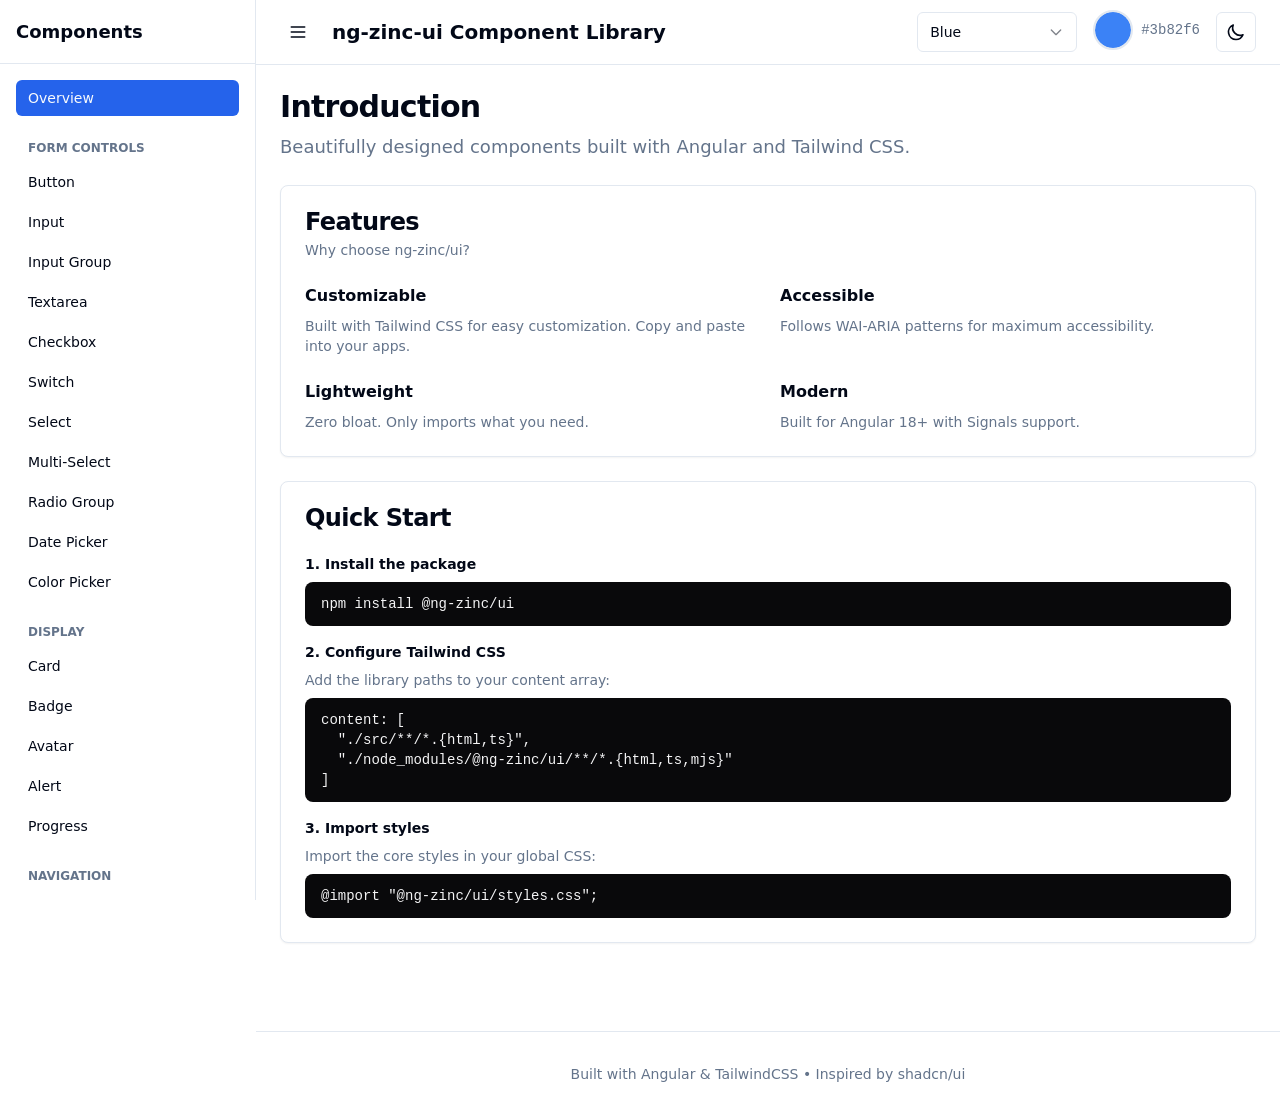
==== ng-zinc-ui/index.html @ 7faf2ad0 "Auto-generated commit" ====
<!doctype html>
<html lang="en" data-beasties-container>
<head>
  <meta charset="utf-8">
  <title>Demo</title>
  <base href="/ng-zinc-ui/">
  <meta name="viewport" content="width=device-width, initial-scale=1">
  <link rel="icon" type="image/x-icon" href="favicon.ico">
<style>*,:before,:after{--tw-border-spacing-x:0;--tw-border-spacing-y:0;--tw-translate-x:0;--tw-translate-y:0;--tw-rotate:0;--tw-skew-x:0;--tw-skew-y:0;--tw-scale-x:1;--tw-scale-y:1;--tw-pan-x: ;--tw-pan-y: ;--tw-pinch-zoom: ;--tw-scroll-snap-strictness:proximity;--tw-gradient-from-position: ;--tw-gradient-via-position: ;--tw-gradient-to-position: ;--tw-ordinal: ;--tw-slashed-zero: ;--tw-numeric-figure: ;--tw-numeric-spacing: ;--tw-numeric-fraction: ;--tw-ring-inset: ;--tw-ring-offset-width:0px;--tw-ring-offset-color:#fff;--tw-ring-color:rgb(59 130 246 / .5);--tw-ring-offset-shadow:0 0 #0000;--tw-ring-shadow:0 0 #0000;--tw-shadow:0 0 #0000;--tw-shadow-colored:0 0 #0000;--tw-blur: ;--tw-brightness: ;--tw-contrast: ;--tw-grayscale: ;--tw-hue-rotate: ;--tw-invert: ;--tw-saturate: ;--tw-sepia: ;--tw-drop-shadow: ;--tw-backdrop-blur: ;--tw-backdrop-brightness: ;--tw-backdrop-contrast: ;--tw-backdrop-grayscale: ;--tw-backdrop-hue-rotate: ;--tw-backdrop-invert: ;--tw-backdrop-opacity: ;--tw-backdrop-saturate: ;--tw-backdrop-sepia: ;--tw-contain-size: ;--tw-contain-layout: ;--tw-contain-paint: ;--tw-contain-style: }*,:before,:after{box-sizing:border-box;border-width:0;border-style:solid;border-color:#e5e7eb}:before,:after{--tw-content:""}html{line-height:1.5;-webkit-text-size-adjust:100%;-moz-tab-size:4;tab-size:4;font-family:ui-sans-serif,system-ui,sans-serif,"Apple Color Emoji","Segoe UI Emoji",Segoe UI Symbol,"Noto Color Emoji";font-feature-settings:normal;font-variation-settings:normal;-webkit-tap-highlight-color:transparent}body{margin:0;line-height:inherit}:root{--background:0 0% 100%;--foreground:222.2 84% 4.9%;--card:0 0% 100%;--card-foreground:222.2 84% 4.9%;--popover:0 0% 100%;--popover-foreground:222.2 84% 4.9%;--primary:221.2 83.2% 53.3%;--primary-foreground:210 40% 98%;--secondary:210 40% 96.1%;--secondary-foreground:222.2 47.4% 11.2%;--muted:210 40% 96.1%;--muted-foreground:215.4 16.3% 46.9%;--accent:210 40% 96.1%;--accent-foreground:222.2 47.4% 11.2%;--destructive:0 84.2% 60.2%;--destructive-foreground:210 40% 98%;--border:214.3 31.8% 91.4%;--input:214.3 31.8% 91.4%;--ring:221.2 83.2% 53.3%;--radius:.5rem}*{border-color:hsl(var(--border))}body{background-color:hsl(var(--background));color:hsl(var(--foreground))}</style><link rel="stylesheet" href="styles-EX3YPB64.css" media="print" onload="this.media='all'"><noscript><link rel="stylesheet" href="styles-EX3YPB64.css"></noscript></head>
<body>
  <app-root></app-root>
<script src="main-FLPMUGI6.js" type="module"></script></body>
</html>
---- ng-zinc-ui/styles-EX3YPB64.css ----
*,:before,:after{--tw-border-spacing-x: 0;--tw-border-spacing-y: 0;--tw-translate-x: 0;--tw-translate-y: 0;--tw-rotate: 0;--tw-skew-x: 0;--tw-skew-y: 0;--tw-scale-x: 1;--tw-scale-y: 1;--tw-pan-x: ;--tw-pan-y: ;--tw-pinch-zoom: ;--tw-scroll-snap-strictness: proximity;--tw-gradient-from-position: ;--tw-gradient-via-position: ;--tw-gradient-to-position: ;--tw-ordinal: ;--tw-slashed-zero: ;--tw-numeric-figure: ;--tw-numeric-spacing: ;--tw-numeric-fraction: ;--tw-ring-inset: ;--tw-ring-offset-width: 0px;--tw-ring-offset-color: #fff;--tw-ring-color: rgb(59 130 246 / .5);--tw-ring-offset-shadow: 0 0 #0000;--tw-ring-shadow: 0 0 #0000;--tw-shadow: 0 0 #0000;--tw-shadow-colored: 0 0 #0000;--tw-blur: ;--tw-brightness: ;--tw-contrast: ;--tw-grayscale: ;--tw-hue-rotate: ;--tw-invert: ;--tw-saturate: ;--tw-sepia: ;--tw-drop-shadow: ;--tw-backdrop-blur: ;--tw-backdrop-brightness: ;--tw-backdrop-contrast: ;--tw-backdrop-grayscale: ;--tw-backdrop-hue-rotate: ;--tw-backdrop-invert: ;--tw-backdrop-opacity: ;--tw-backdrop-saturate: ;--tw-backdrop-sepia: ;--tw-contain-size: ;--tw-contain-layout: ;--tw-contain-paint: ;--tw-contain-style: }::backdrop{--tw-border-spacing-x: 0;--tw-border-spacing-y: 0;--tw-translate-x: 0;--tw-translate-y: 0;--tw-rotate: 0;--tw-skew-x: 0;--tw-skew-y: 0;--tw-scale-x: 1;--tw-scale-y: 1;--tw-pan-x: ;--tw-pan-y: ;--tw-pinch-zoom: ;--tw-scroll-snap-strictness: proximity;--tw-gradient-from-position: ;--tw-gradient-via-position: ;--tw-gradient-to-position: ;--tw-ordinal: ;--tw-slashed-zero: ;--tw-numeric-figure: ;--tw-numeric-spacing: ;--tw-numeric-fraction: ;--tw-ring-inset: ;--tw-ring-offset-width: 0px;--tw-ring-offset-color: #fff;--tw-ring-color: rgb(59 130 246 / .5);--tw-ring-offset-shadow: 0 0 #0000;--tw-ring-shadow: 0 0 #0000;--tw-shadow: 0 0 #0000;--tw-shadow-colored: 0 0 #0000;--tw-blur: ;--tw-brightness: ;--tw-contrast: ;--tw-grayscale: ;--tw-hue-rotate: ;--tw-invert: ;--tw-saturate: ;--tw-sepia: ;--tw-drop-shadow: ;--tw-backdrop-blur: ;--tw-backdrop-brightness: ;--tw-backdrop-contrast: ;--tw-backdrop-grayscale: ;--tw-backdrop-hue-rotate: ;--tw-backdrop-invert: ;--tw-backdrop-opacity: ;--tw-backdrop-saturate: ;--tw-backdrop-sepia: ;--tw-contain-size: ;--tw-contain-layout: ;--tw-contain-paint: ;--tw-contain-style: }*,:before,:after{box-sizing:border-box;border-width:0;border-style:solid;border-color:#e5e7eb}:before,:after{--tw-content: ""}html,:host{line-height:1.5;-webkit-text-size-adjust:100%;-moz-tab-size:4;tab-size:4;font-family:ui-sans-serif,system-ui,sans-serif,"Apple Color Emoji","Segoe UI Emoji",Segoe UI Symbol,"Noto Color Emoji";font-feature-settings:normal;font-variation-settings:normal;-webkit-tap-highlight-color:transparent}body{margin:0;line-height:inherit}hr{height:0;color:inherit;border-top-width:1px}abbr:where([title]){text-decoration:underline dotted}h1,h2,h3,h4,h5,h6{font-size:inherit;font-weight:inherit}a{color:inherit;text-decoration:inherit}b,strong{font-weight:bolder}code,kbd,samp,pre{font-family:ui-monospace,SFMono-Regular,Menlo,Monaco,Consolas,Liberation Mono,Courier New,monospace;font-feature-settings:normal;font-variation-settings:normal;font-size:1em}small{font-size:80%}sub,sup{font-size:75%;line-height:0;position:relative;vertical-align:baseline}sub{bottom:-.25em}sup{top:-.5em}table{text-indent:0;border-color:inherit;border-collapse:collapse}button,input,optgroup,select,textarea{font-family:inherit;font-feature-settings:inherit;font-variation-settings:inherit;font-size:100%;font-weight:inherit;line-height:inherit;letter-spacing:inherit;color:inherit;margin:0;padding:0}button,select{text-transform:none}button,input:where([type=button]),input:where([type=reset]),input:where([type=submit]){-webkit-appearance:button;background-color:transparent;background-image:none}:-moz-focusring{outline:auto}:-moz-ui-invalid{box-shadow:none}progress{vertical-align:baseline}::-webkit-inner-spin-button,::-webkit-outer-spin-button{height:auto}[type=search]{-webkit-appearance:textfield;outline-offset:-2px}::-webkit-search-decoration{-webkit-appearance:none}::-webkit-file-upload-button{-webkit-appearance:button;font:inherit}summary{display:list-item}blockquote,dl,dd,h1,h2,h3,h4,h5,h6,hr,figure,p,pre{margin:0}fieldset{margin:0;padding:0}legend{padding:0}ol,ul,menu{list-style:none;margin:0;padding:0}dialog{padding:0}textarea{resize:vertical}input::placeholder,textarea::placeholder{opacity:1;color:#9ca3af}button,[role=button]{cursor:pointer}:disabled{cursor:default}img,svg,video,canvas,audio,iframe,embed,object{display:block;vertical-align:middle}img,video{max-width:100%;height:auto}[hidden]:where(:not([hidden=until-found])){display:none}:root{--background: 0 0% 100%;--foreground: 222.2 84% 4.9%;--card: 0 0% 100%;--card-foreground: 222.2 84% 4.9%;--popover: 0 0% 100%;--popover-foreground: 222.2 84% 4.9%;--primary: 221.2 83.2% 53.3%;--primary-foreground: 210 40% 98%;--secondary: 210 40% 96.1%;--secondary-foreground: 222.2 47.4% 11.2%;--muted: 210 40% 96.1%;--muted-foreground: 215.4 16.3% 46.9%;--accent: 210 40% 96.1%;--accent-foreground: 222.2 47.4% 11.2%;--destructive: 0 84.2% 60.2%;--destructive-foreground: 210 40% 98%;--border: 214.3 31.8% 91.4%;--input: 214.3 31.8% 91.4%;--ring: 221.2 83.2% 53.3%;--radius: .5rem}.dark{--background: 222.2 84% 4.9%;--foreground: 210 40% 98%;--card: 222.2 84% 4.9%;--card-foreground: 210 40% 98%;--popover: 222.2 84% 4.9%;--popover-foreground: 210 40% 98%;--primary: 217.2 91.2% 59.8%;--primary-foreground: 222.2 47.4% 11.2%;--secondary: 217.2 32.6% 17.5%;--secondary-foreground: 210 40% 98%;--muted: 217.2 32.6% 17.5%;--muted-foreground: 215 20.2% 65.1%;--accent: 217.2 32.6% 17.5%;--accent-foreground: 210 40% 98%;--destructive: 0 62.8% 30.6%;--destructive-foreground: 210 40% 98%;--border: 217.2 32.6% 17.5%;--input: 217.2 32.6% 17.5%;--ring: 224.3 76.3% 48%}*{border-color:hsl(var(--border))}body{background-color:hsl(var(--background));color:hsl(var(--foreground))}.container{width:100%}@media (min-width: 640px){.container{max-width:640px}}@media (min-width: 768px){.container{max-width:768px}}@media (min-width: 1024px){.container{max-width:1024px}}@media (min-width: 1280px){.container{max-width:1280px}}@media (min-width: 1536px){.container{max-width:1536px}}.pointer-events-none{pointer-events:none}.fixed{position:fixed}.absolute{position:absolute}.relative{position:relative}.sticky{position:sticky}.inset-0{inset:0}.bottom-0{bottom:0}.bottom-\[-4px\]{bottom:-4px}.bottom-full{bottom:100%}.left-0{left:0}.left-1\/2{left:50%}.left-3{left:.75rem}.left-\[-4px\]{left:-4px}.left-full{left:100%}.right-0{right:0}.right-3{right:.75rem}.right-4{right:1rem}.right-\[-4px\]{right:-4px}.right-full{right:100%}.top-0{top:0}.top-1\/2{top:50%}.top-4{top:1rem}.top-\[-4px\]{top:-4px}.top-full{top:100%}.z-10{z-index:10}.z-30{z-index:30}.z-40{z-index:40}.z-50{z-index:50}.-mx-1\.5{margin-left:-.375rem;margin-right:-.375rem}.-my-1\.5{margin-top:-.375rem;margin-bottom:-.375rem}.mx-auto{margin-left:auto;margin-right:auto}.my-1{margin-top:.25rem;margin-bottom:.25rem}.-ml-px{margin-left:-1px}.mb-1{margin-bottom:.25rem}.mb-2{margin-bottom:.5rem}.mb-4{margin-bottom:1rem}.ml-0{margin-left:0}.ml-1{margin-left:.25rem}.ml-2{margin-left:.5rem}.ml-64{margin-left:16rem}.ml-auto{margin-left:auto}.mr-2{margin-right:.5rem}.mt-1{margin-top:.25rem}.mt-16{margin-top:4rem}.mt-2{margin-top:.5rem}.mt-4{margin-top:1rem}.block{display:block}.inline-block{display:inline-block}.flex{display:flex}.inline-flex{display:inline-flex}.table{display:table}.grid{display:grid}.contents{display:contents}.h-1{height:.25rem}.h-10{height:2.5rem}.h-11{height:2.75rem}.h-12{height:3rem}.h-16{height:4rem}.h-2{height:.5rem}.h-2\.5{height:.625rem}.h-3{height:.75rem}.h-4{height:1rem}.h-5{height:1.25rem}.h-6{height:1.5rem}.h-7{height:1.75rem}.h-8{height:2rem}.h-9{height:2.25rem}.h-auto{height:auto}.h-full{height:100%}.h-px{height:1px}.h-screen{height:100vh}.max-h-96{max-height:24rem}.max-h-\[300px\]{max-height:300px}.max-h-full{max-height:100%}.min-h-10{min-height:2.5rem}.min-h-\[80px\]{min-height:80px}.min-h-screen{min-height:100vh}.w-0{width:0px}.w-10{width:2.5rem}.w-11{width:2.75rem}.w-12{width:3rem}.w-14{width:3.5rem}.w-16{width:4rem}.w-2{width:.5rem}.w-2\.5{width:.625rem}.w-3{width:.75rem}.w-4{width:1rem}.w-40{width:10rem}.w-5{width:1.25rem}.w-6{width:1.5rem}.w-64{width:16rem}.w-8{width:2rem}.w-9{width:2.25rem}.w-\[280px\]{width:280px}.w-full{width:100%}.min-w-0{min-width:0px}.min-w-\[8rem\]{min-width:8rem}.max-w-2xl{max-width:42rem}.max-w-3xl{max-width:48rem}.max-w-6xl{max-width:72rem}.max-w-full{max-width:100%}.max-w-lg{max-width:32rem}.max-w-md{max-width:28rem}.max-w-sm{max-width:24rem}.max-w-xl{max-width:36rem}.flex-1{flex:1 1 0%}.flex-shrink-0,.shrink-0{flex-shrink:0}.-translate-x-1\/2{--tw-translate-x: -50%;transform:translate(var(--tw-translate-x),var(--tw-translate-y)) rotate(var(--tw-rotate)) skew(var(--tw-skew-x)) skewY(var(--tw-skew-y)) scaleX(var(--tw-scale-x)) scaleY(var(--tw-scale-y))}.-translate-y-1\/2{--tw-translate-y: -50%;transform:translate(var(--tw-translate-x),var(--tw-translate-y)) rotate(var(--tw-rotate)) skew(var(--tw-skew-x)) skewY(var(--tw-skew-y)) scaleX(var(--tw-scale-x)) scaleY(var(--tw-scale-y))}.translate-x-0{--tw-translate-x: 0px;transform:translate(var(--tw-translate-x),var(--tw-translate-y)) rotate(var(--tw-rotate)) skew(var(--tw-skew-x)) skewY(var(--tw-skew-y)) scaleX(var(--tw-scale-x)) scaleY(var(--tw-scale-y))}.translate-x-4{--tw-translate-x: 1rem;transform:translate(var(--tw-translate-x),var(--tw-translate-y)) rotate(var(--tw-rotate)) skew(var(--tw-skew-x)) skewY(var(--tw-skew-y)) scaleX(var(--tw-scale-x)) scaleY(var(--tw-scale-y))}.translate-x-5{--tw-translate-x: 1.25rem;transform:translate(var(--tw-translate-x),var(--tw-translate-y)) rotate(var(--tw-rotate)) skew(var(--tw-skew-x)) skewY(var(--tw-skew-y)) scaleX(var(--tw-scale-x)) scaleY(var(--tw-scale-y))}.translate-x-7{--tw-translate-x: 1.75rem;transform:translate(var(--tw-translate-x),var(--tw-translate-y)) rotate(var(--tw-rotate)) skew(var(--tw-skew-x)) skewY(var(--tw-skew-y)) scaleX(var(--tw-scale-x)) scaleY(var(--tw-scale-y))}.rotate-45{--tw-rotate: 45deg;transform:translate(var(--tw-translate-x),var(--tw-translate-y)) rotate(var(--tw-rotate)) skew(var(--tw-skew-x)) skewY(var(--tw-skew-y)) scaleX(var(--tw-scale-x)) scaleY(var(--tw-scale-y))}.transform{transform:translate(var(--tw-translate-x),var(--tw-translate-y)) rotate(var(--tw-rotate)) skew(var(--tw-skew-x)) skewY(var(--tw-skew-y)) scaleX(var(--tw-scale-x)) scaleY(var(--tw-scale-y))}@keyframes spin{to{transform:rotate(360deg)}}.animate-spin{animation:spin 1s linear infinite}.cursor-not-allowed{cursor:not-allowed}.cursor-pointer{cursor:pointer}.select-none{-webkit-user-select:none;user-select:none}.resize-none{resize:none}.resize-y{resize:vertical}.resize-x{resize:horizontal}.resize{resize:both}.grid-cols-7{grid-template-columns:repeat(7,minmax(0,1fr))}.flex-col{flex-direction:column}.flex-wrap{flex-wrap:wrap}.items-start{align-items:flex-start}.items-end{align-items:flex-end}.items-center{align-items:center}.justify-end{justify-content:flex-end}.justify-center{justify-content:center}.justify-between{justify-content:space-between}.gap-1{gap:.25rem}.gap-1\.5{gap:.375rem}.gap-2{gap:.5rem}.gap-3{gap:.75rem}.gap-4{gap:1rem}.gap-6{gap:1.5rem}.space-y-1>:not([hidden])~:not([hidden]){--tw-space-y-reverse: 0;margin-top:calc(.25rem * calc(1 - var(--tw-space-y-reverse)));margin-bottom:calc(.25rem * var(--tw-space-y-reverse))}.space-y-1\.5>:not([hidden])~:not([hidden]){--tw-space-y-reverse: 0;margin-top:calc(.375rem * calc(1 - var(--tw-space-y-reverse)));margin-bottom:calc(.375rem * var(--tw-space-y-reverse))}.space-y-2>:not([hidden])~:not([hidden]){--tw-space-y-reverse: 0;margin-top:calc(.5rem * calc(1 - var(--tw-space-y-reverse)));margin-bottom:calc(.5rem * var(--tw-space-y-reverse))}.space-y-3>:not([hidden])~:not([hidden]){--tw-space-y-reverse: 0;margin-top:calc(.75rem * calc(1 - var(--tw-space-y-reverse)));margin-bottom:calc(.75rem * var(--tw-space-y-reverse))}.space-y-4>:not([hidden])~:not([hidden]){--tw-space-y-reverse: 0;margin-top:calc(1rem * calc(1 - var(--tw-space-y-reverse)));margin-bottom:calc(1rem * var(--tw-space-y-reverse))}.space-y-6>:not([hidden])~:not([hidden]){--tw-space-y-reverse: 0;margin-top:calc(1.5rem * calc(1 - var(--tw-space-y-reverse)));margin-bottom:calc(1.5rem * var(--tw-space-y-reverse))}.space-y-8>:not([hidden])~:not([hidden]){--tw-space-y-reverse: 0;margin-top:calc(2rem * calc(1 - var(--tw-space-y-reverse)));margin-bottom:calc(2rem * var(--tw-space-y-reverse))}.overflow-auto{overflow:auto}.overflow-hidden{overflow:hidden}.overflow-x-auto{overflow-x:auto}.overflow-y-auto{overflow-y:auto}.truncate{overflow:hidden;text-overflow:ellipsis;white-space:nowrap}.whitespace-nowrap{white-space:nowrap}.rounded{border-radius:.25rem}.rounded-full{border-radius:9999px}.rounded-lg{border-radius:var(--radius)}.rounded-md{border-radius:calc(var(--radius) - 2px)}.rounded-none{border-radius:0}.rounded-sm{border-radius:calc(var(--radius) - 4px)}.rounded-l-md{border-top-left-radius:calc(var(--radius) - 2px);border-bottom-left-radius:calc(var(--radius) - 2px)}.rounded-r-md{border-top-right-radius:calc(var(--radius) - 2px);border-bottom-right-radius:calc(var(--radius) - 2px)}.border{border-width:1px}.border-2{border-width:2px}.border-b{border-bottom-width:1px}.border-b-2{border-bottom-width:2px}.border-r{border-right-width:1px}.border-t{border-top-width:1px}.border-blue-200{--tw-border-opacity: 1;border-color:rgb(191 219 254 / var(--tw-border-opacity, 1))}.border-border{border-color:hsl(var(--border))}.border-current{border-color:currentColor}.border-destructive{border-color:hsl(var(--destructive))}.border-green-200{--tw-border-opacity: 1;border-color:rgb(187 247 208 / var(--tw-border-opacity, 1))}.border-input{border-color:hsl(var(--input))}.border-primary{border-color:hsl(var(--primary))}.border-red-200{--tw-border-opacity: 1;border-color:rgb(254 202 202 / var(--tw-border-opacity, 1))}.border-transparent{border-color:transparent}.border-yellow-200{--tw-border-opacity: 1;border-color:rgb(254 240 138 / var(--tw-border-opacity, 1))}.border-t-transparent{border-top-color:transparent}.bg-accent{background-color:hsl(var(--accent))}.bg-background{background-color:hsl(var(--background))}.bg-background\/95{background-color:hsl(var(--background) / .95)}.bg-black\/50{background-color:#00000080}.bg-blue-50{--tw-bg-opacity: 1;background-color:rgb(239 246 255 / var(--tw-bg-opacity, 1))}.bg-border{background-color:hsl(var(--border))}.bg-card{background-color:hsl(var(--card))}.bg-destructive{background-color:hsl(var(--destructive))}.bg-gray-400{--tw-bg-opacity: 1;background-color:rgb(156 163 175 / var(--tw-bg-opacity, 1))}.bg-green-50{--tw-bg-opacity: 1;background-color:rgb(240 253 244 / var(--tw-bg-opacity, 1))}.bg-green-500{--tw-bg-opacity: 1;background-color:rgb(34 197 94 / var(--tw-bg-opacity, 1))}.bg-input{background-color:hsl(var(--input))}.bg-muted{background-color:hsl(var(--muted))}.bg-muted\/50{background-color:hsl(var(--muted) / .5)}.bg-popover{background-color:hsl(var(--popover))}.bg-primary{background-color:hsl(var(--primary))}.bg-primary\/20{background-color:hsl(var(--primary) / .2)}.bg-red-50{--tw-bg-opacity: 1;background-color:rgb(254 242 242 / var(--tw-bg-opacity, 1))}.bg-red-500{--tw-bg-opacity: 1;background-color:rgb(239 68 68 / var(--tw-bg-opacity, 1))}.bg-secondary{background-color:hsl(var(--secondary))}.bg-yellow-50{--tw-bg-opacity: 1;background-color:rgb(254 252 232 / var(--tw-bg-opacity, 1))}.bg-yellow-500{--tw-bg-opacity: 1;background-color:rgb(234 179 8 / var(--tw-bg-opacity, 1))}.bg-zinc-900{--tw-bg-opacity: 1;background-color:rgb(24 24 27 / var(--tw-bg-opacity, 1))}.bg-zinc-950{--tw-bg-opacity: 1;background-color:rgb(9 9 11 / var(--tw-bg-opacity, 1))}.object-cover{object-fit:cover}.p-1{padding:.25rem}.p-1\.5{padding:.375rem}.p-2{padding:.5rem}.p-3{padding:.75rem}.p-4{padding:1rem}.p-6{padding:1.5rem}.px-2{padding-left:.5rem;padding-right:.5rem}.px-2\.5{padding-left:.625rem;padding-right:.625rem}.px-3{padding-left:.75rem;padding-right:.75rem}.px-4{padding-left:1rem;padding-right:1rem}.px-6{padding-left:1.5rem;padding-right:1.5rem}.px-8{padding-left:2rem;padding-right:2rem}.py-0\.5{padding-top:.125rem;padding-bottom:.125rem}.py-1{padding-top:.25rem;padding-bottom:.25rem}.py-1\.5{padding-top:.375rem;padding-bottom:.375rem}.py-2{padding-top:.5rem;padding-bottom:.5rem}.py-3{padding-top:.75rem;padding-bottom:.75rem}.py-4{padding-top:1rem;padding-bottom:1rem}.py-6{padding-top:1.5rem;padding-bottom:1.5rem}.py-8{padding-top:2rem;padding-bottom:2rem}.pl-10{padding-left:2.5rem}.pr-10{padding-right:2.5rem}.pt-0{padding-top:0}.text-left{text-align:left}.text-center{text-align:center}.font-mono{font-family:ui-monospace,SFMono-Regular,Menlo,Monaco,Consolas,Liberation Mono,Courier New,monospace}.text-2xl{font-size:1.5rem;line-height:2rem}.text-3xl{font-size:1.875rem;line-height:2.25rem}.text-base{font-size:1rem;line-height:1.5rem}.text-lg{font-size:1.125rem;line-height:1.75rem}.text-sm{font-size:.875rem;line-height:1.25rem}.text-xl{font-size:1.25rem;line-height:1.75rem}.text-xs{font-size:.75rem;line-height:1rem}.font-bold{font-weight:700}.font-medium{font-weight:500}.font-semibold{font-weight:600}.uppercase{text-transform:uppercase}.leading-none{line-height:1}.tracking-tight{letter-spacing:-.025em}.text-accent-foreground{color:hsl(var(--accent-foreground))}.text-blue-900{--tw-text-opacity: 1;color:rgb(30 58 138 / var(--tw-text-opacity, 1))}.text-card-foreground{color:hsl(var(--card-foreground))}.text-destructive{color:hsl(var(--destructive))}.text-destructive-foreground{color:hsl(var(--destructive-foreground))}.text-foreground{color:hsl(var(--foreground))}.text-green-500{--tw-text-opacity: 1;color:rgb(34 197 94 / var(--tw-text-opacity, 1))}.text-green-900{--tw-text-opacity: 1;color:rgb(20 83 45 / var(--tw-text-opacity, 1))}.text-muted-foreground{color:hsl(var(--muted-foreground))}.text-popover-foreground{color:hsl(var(--popover-foreground))}.text-primary{color:hsl(var(--primary))}.text-primary-foreground{color:hsl(var(--primary-foreground))}.text-red-900{--tw-text-opacity: 1;color:rgb(127 29 29 / var(--tw-text-opacity, 1))}.text-secondary-foreground{color:hsl(var(--secondary-foreground))}.text-white{--tw-text-opacity: 1;color:rgb(255 255 255 / var(--tw-text-opacity, 1))}.text-yellow-900{--tw-text-opacity: 1;color:rgb(113 63 18 / var(--tw-text-opacity, 1))}.text-zinc-100{--tw-text-opacity: 1;color:rgb(244 244 245 / var(--tw-text-opacity, 1))}.underline-offset-4{text-underline-offset:4px}.opacity-50{opacity:.5}.opacity-70{opacity:.7}.shadow{--tw-shadow: 0 1px 3px 0 rgb(0 0 0 / .1), 0 1px 2px -1px rgb(0 0 0 / .1);--tw-shadow-colored: 0 1px 3px 0 var(--tw-shadow-color), 0 1px 2px -1px var(--tw-shadow-color);box-shadow:var(--tw-ring-offset-shadow, 0 0 #0000),var(--tw-ring-shadow, 0 0 #0000),var(--tw-shadow)}.shadow-lg{--tw-shadow: 0 10px 15px -3px rgb(0 0 0 / .1), 0 4px 6px -4px rgb(0 0 0 / .1);--tw-shadow-colored: 0 10px 15px -3px var(--tw-shadow-color), 0 4px 6px -4px var(--tw-shadow-color);box-shadow:var(--tw-ring-offset-shadow, 0 0 #0000),var(--tw-ring-shadow, 0 0 #0000),var(--tw-shadow)}.shadow-md{--tw-shadow: 0 4px 6px -1px rgb(0 0 0 / .1), 0 2px 4px -2px rgb(0 0 0 / .1);--tw-shadow-colored: 0 4px 6px -1px var(--tw-shadow-color), 0 2px 4px -2px var(--tw-shadow-color);box-shadow:var(--tw-ring-offset-shadow, 0 0 #0000),var(--tw-ring-shadow, 0 0 #0000),var(--tw-shadow)}.shadow-sm{--tw-shadow: 0 1px 2px 0 rgb(0 0 0 / .05);--tw-shadow-colored: 0 1px 2px 0 var(--tw-shadow-color);box-shadow:var(--tw-ring-offset-shadow, 0 0 #0000),var(--tw-ring-shadow, 0 0 #0000),var(--tw-shadow)}.outline-none{outline:2px solid transparent;outline-offset:2px}.outline{outline-style:solid}.ring{--tw-ring-offset-shadow: var(--tw-ring-inset) 0 0 0 var(--tw-ring-offset-width) var(--tw-ring-offset-color);--tw-ring-shadow: var(--tw-ring-inset) 0 0 0 calc(3px + var(--tw-ring-offset-width)) var(--tw-ring-color);box-shadow:var(--tw-ring-offset-shadow),var(--tw-ring-shadow),var(--tw-shadow, 0 0 #0000)}.ring-0{--tw-ring-offset-shadow: var(--tw-ring-inset) 0 0 0 var(--tw-ring-offset-width) var(--tw-ring-offset-color);--tw-ring-shadow: var(--tw-ring-inset) 0 0 0 calc(0px + var(--tw-ring-offset-width)) var(--tw-ring-color);box-shadow:var(--tw-ring-offset-shadow),var(--tw-ring-shadow),var(--tw-shadow, 0 0 #0000)}.ring-1{--tw-ring-offset-shadow: var(--tw-ring-inset) 0 0 0 var(--tw-ring-offset-width) var(--tw-ring-offset-color);--tw-ring-shadow: var(--tw-ring-inset) 0 0 0 calc(1px + var(--tw-ring-offset-width)) var(--tw-ring-color);box-shadow:var(--tw-ring-offset-shadow),var(--tw-ring-shadow),var(--tw-shadow, 0 0 #0000)}.ring-2{--tw-ring-offset-shadow: var(--tw-ring-inset) 0 0 0 var(--tw-ring-offset-width) var(--tw-ring-offset-color);--tw-ring-shadow: var(--tw-ring-inset) 0 0 0 calc(2px + var(--tw-ring-offset-width)) var(--tw-ring-color);box-shadow:var(--tw-ring-offset-shadow),var(--tw-ring-shadow),var(--tw-shadow, 0 0 #0000)}.ring-inset{--tw-ring-inset: inset}.ring-background{--tw-ring-color: hsl(var(--background))}.ring-primary{--tw-ring-color: hsl(var(--primary))}.ring-offset-background{--tw-ring-offset-color: hsl(var(--background))}.blur{--tw-blur: blur(8px);filter:var(--tw-blur) var(--tw-brightness) var(--tw-contrast) var(--tw-grayscale) var(--tw-hue-rotate) var(--tw-invert) var(--tw-saturate) var(--tw-sepia) var(--tw-drop-shadow)}.filter{filter:var(--tw-blur) var(--tw-brightness) var(--tw-contrast) var(--tw-grayscale) var(--tw-hue-rotate) var(--tw-invert) var(--tw-saturate) var(--tw-sepia) var(--tw-drop-shadow)}.backdrop-blur{--tw-backdrop-blur: blur(8px);-webkit-backdrop-filter:var(--tw-backdrop-blur) var(--tw-backdrop-brightness) var(--tw-backdrop-contrast) var(--tw-backdrop-grayscale) var(--tw-backdrop-hue-rotate) var(--tw-backdrop-invert) var(--tw-backdrop-opacity) var(--tw-backdrop-saturate) var(--tw-backdrop-sepia);backdrop-filter:var(--tw-backdrop-blur) var(--tw-backdrop-brightness) var(--tw-backdrop-contrast) var(--tw-backdrop-grayscale) var(--tw-backdrop-hue-rotate) var(--tw-backdrop-invert) var(--tw-backdrop-opacity) var(--tw-backdrop-saturate) var(--tw-backdrop-sepia)}.backdrop-blur-sm{--tw-backdrop-blur: blur(4px);-webkit-backdrop-filter:var(--tw-backdrop-blur) var(--tw-backdrop-brightness) var(--tw-backdrop-contrast) var(--tw-backdrop-grayscale) var(--tw-backdrop-hue-rotate) var(--tw-backdrop-invert) var(--tw-backdrop-opacity) var(--tw-backdrop-saturate) var(--tw-backdrop-sepia);backdrop-filter:var(--tw-backdrop-blur) var(--tw-backdrop-brightness) var(--tw-backdrop-contrast) var(--tw-backdrop-grayscale) var(--tw-backdrop-hue-rotate) var(--tw-backdrop-invert) var(--tw-backdrop-opacity) var(--tw-backdrop-saturate) var(--tw-backdrop-sepia)}.backdrop-filter{-webkit-backdrop-filter:var(--tw-backdrop-blur) var(--tw-backdrop-brightness) var(--tw-backdrop-contrast) var(--tw-backdrop-grayscale) var(--tw-backdrop-hue-rotate) var(--tw-backdrop-invert) var(--tw-backdrop-opacity) var(--tw-backdrop-saturate) var(--tw-backdrop-sepia);backdrop-filter:var(--tw-backdrop-blur) var(--tw-backdrop-brightness) var(--tw-backdrop-contrast) var(--tw-backdrop-grayscale) var(--tw-backdrop-hue-rotate) var(--tw-backdrop-invert) var(--tw-backdrop-opacity) var(--tw-backdrop-saturate) var(--tw-backdrop-sepia)}.transition-all{transition-property:all;transition-timing-function:cubic-bezier(.4,0,.2,1);transition-duration:.15s}.transition-colors{transition-property:color,background-color,border-color,text-decoration-color,fill,stroke;transition-timing-function:cubic-bezier(.4,0,.2,1);transition-duration:.15s}.transition-opacity{transition-property:opacity;transition-timing-function:cubic-bezier(.4,0,.2,1);transition-duration:.15s}.transition-transform{transition-property:transform;transition-timing-function:cubic-bezier(.4,0,.2,1);transition-duration:.15s}.duration-200{transition-duration:.2s}.duration-300{transition-duration:.3s}.ease-in-out{transition-timing-function:cubic-bezier(.4,0,.2,1)}.cdk-overlay-transparent-backdrop{background:transparent!important;pointer-events:auto!important}.cdk-overlay-container{pointer-events:none}.cdk-overlay-pane{pointer-events:none!important}.cdk-overlay-pane>*{pointer-events:auto}.file\:border-0::file-selector-button{border-width:0px}.file\:bg-transparent::file-selector-button{background-color:transparent}.file\:text-sm::file-selector-button{font-size:.875rem;line-height:1.25rem}.file\:font-medium::file-selector-button{font-weight:500}.placeholder\:text-muted-foreground::placeholder{color:hsl(var(--muted-foreground))}.hover\:scale-110:hover{--tw-scale-x: 1.1;--tw-scale-y: 1.1;transform:translate(var(--tw-translate-x),var(--tw-translate-y)) rotate(var(--tw-rotate)) skew(var(--tw-skew-x)) skewY(var(--tw-skew-y)) scaleX(var(--tw-scale-x)) scaleY(var(--tw-scale-y))}.hover\:border-primary:hover{border-color:hsl(var(--primary))}.hover\:bg-accent:hover{background-color:hsl(var(--accent))}.hover\:bg-background\/50:hover{background-color:hsl(var(--background) / .5)}.hover\:bg-black\/5:hover{background-color:#0000000d}.hover\:bg-destructive\/90:hover{background-color:hsl(var(--destructive) / .9)}.hover\:bg-primary\/90:hover{background-color:hsl(var(--primary) / .9)}.hover\:bg-secondary-foreground\/20:hover{background-color:hsl(var(--secondary-foreground) / .2)}.hover\:text-accent-foreground:hover{color:hsl(var(--accent-foreground))}.hover\:text-foreground:hover{color:hsl(var(--foreground))}.hover\:underline:hover{text-decoration-line:underline}.hover\:opacity-100:hover{opacity:1}.focus\:z-10:focus{z-index:10}.focus\:border:focus{border-width:1px}.focus\:border-2:focus{border-width:2px}.focus\:border-4:focus{border-width:4px}.focus\:border-8:focus{border-width:8px}.focus\:border-destructive:focus{border-color:hsl(var(--destructive))}.focus\:border-primary:focus{border-color:hsl(var(--primary))}.focus\:bg-accent:focus{background-color:hsl(var(--accent))}.focus\:text-accent-foreground:focus{color:hsl(var(--accent-foreground))}.focus\:outline-none:focus{outline:2px solid transparent;outline-offset:2px}.focus\:ring-0:focus{--tw-ring-offset-shadow: var(--tw-ring-inset) 0 0 0 var(--tw-ring-offset-width) var(--tw-ring-offset-color);--tw-ring-shadow: var(--tw-ring-inset) 0 0 0 calc(0px + var(--tw-ring-offset-width)) var(--tw-ring-color);box-shadow:var(--tw-ring-offset-shadow),var(--tw-ring-shadow),var(--tw-shadow, 0 0 #0000)}.focus\:ring-2:focus{--tw-ring-offset-shadow: var(--tw-ring-inset) 0 0 0 var(--tw-ring-offset-width) var(--tw-ring-offset-color);--tw-ring-shadow: var(--tw-ring-inset) 0 0 0 calc(2px + var(--tw-ring-offset-width)) var(--tw-ring-color);box-shadow:var(--tw-ring-offset-shadow),var(--tw-ring-shadow),var(--tw-shadow, 0 0 #0000)}.focus\:ring-ring:focus{--tw-ring-color: hsl(var(--ring))}.focus\:ring-offset-2:focus{--tw-ring-offset-width: 2px}.focus-visible\:outline-none:focus-visible{outline:2px solid transparent;outline-offset:2px}.focus-visible\:ring-2:focus-visible{--tw-ring-offset-shadow: var(--tw-ring-inset) 0 0 0 var(--tw-ring-offset-width) var(--tw-ring-offset-color);--tw-ring-shadow: var(--tw-ring-inset) 0 0 0 calc(2px + var(--tw-ring-offset-width)) var(--tw-ring-color);box-shadow:var(--tw-ring-offset-shadow),var(--tw-ring-shadow),var(--tw-shadow, 0 0 #0000)}.focus-visible\:ring-destructive:focus-visible{--tw-ring-color: hsl(var(--destructive))}.focus-visible\:ring-ring:focus-visible{--tw-ring-color: hsl(var(--ring))}.focus-visible\:ring-offset-2:focus-visible{--tw-ring-offset-width: 2px}.focus-visible\:ring-offset-background:focus-visible{--tw-ring-offset-color: hsl(var(--background))}.disabled\:pointer-events-none:disabled{pointer-events:none}.disabled\:cursor-not-allowed:disabled{cursor:not-allowed}.disabled\:opacity-30:disabled{opacity:.3}.disabled\:opacity-50:disabled{opacity:.5}.disabled\:hover\:scale-100:hover:disabled{--tw-scale-x: 1;--tw-scale-y: 1;transform:translate(var(--tw-translate-x),var(--tw-translate-y)) rotate(var(--tw-rotate)) skew(var(--tw-skew-x)) skewY(var(--tw-skew-y)) scaleX(var(--tw-scale-x)) scaleY(var(--tw-scale-y))}.disabled\:hover\:bg-transparent:hover:disabled{background-color:transparent}.data-\[state\=checked\]\:bg-primary[data-state=checked]{background-color:hsl(var(--primary))}.data-\[state\=checked\]\:text-primary-foreground[data-state=checked]{color:hsl(var(--primary-foreground))}@supports (backdrop-filter: var(--tw)){.supports-\[backdrop-filter\]\:bg-background\/60{background-color:hsl(var(--background) / .6)}}.dark\:border-blue-800:is(.dark *){--tw-border-opacity: 1;border-color:rgb(30 64 175 / var(--tw-border-opacity, 1))}.dark\:border-green-800:is(.dark *){--tw-border-opacity: 1;border-color:rgb(22 101 52 / var(--tw-border-opacity, 1))}.dark\:border-red-800:is(.dark *){--tw-border-opacity: 1;border-color:rgb(153 27 27 / var(--tw-border-opacity, 1))}.dark\:border-yellow-800:is(.dark *){--tw-border-opacity: 1;border-color:rgb(133 77 14 / var(--tw-border-opacity, 1))}.dark\:bg-blue-950:is(.dark *){--tw-bg-opacity: 1;background-color:rgb(23 37 84 / var(--tw-bg-opacity, 1))}.dark\:bg-green-600:is(.dark *){--tw-bg-opacity: 1;background-color:rgb(22 163 74 / var(--tw-bg-opacity, 1))}.dark\:bg-green-950:is(.dark *){--tw-bg-opacity: 1;background-color:rgb(5 46 22 / var(--tw-bg-opacity, 1))}.dark\:bg-red-950:is(.dark *){--tw-bg-opacity: 1;background-color:rgb(69 10 10 / var(--tw-bg-opacity, 1))}.dark\:bg-yellow-600:is(.dark *){--tw-bg-opacity: 1;background-color:rgb(202 138 4 / var(--tw-bg-opacity, 1))}.dark\:bg-yellow-950:is(.dark *){--tw-bg-opacity: 1;background-color:rgb(66 32 6 / var(--tw-bg-opacity, 1))}.dark\:bg-zinc-900:is(.dark *){--tw-bg-opacity: 1;background-color:rgb(24 24 27 / var(--tw-bg-opacity, 1))}.dark\:text-blue-100:is(.dark *){--tw-text-opacity: 1;color:rgb(219 234 254 / var(--tw-text-opacity, 1))}.dark\:text-green-100:is(.dark *){--tw-text-opacity: 1;color:rgb(220 252 231 / var(--tw-text-opacity, 1))}.dark\:text-red-100:is(.dark *){--tw-text-opacity: 1;color:rgb(254 226 226 / var(--tw-text-opacity, 1))}.dark\:text-yellow-100:is(.dark *){--tw-text-opacity: 1;color:rgb(254 249 195 / var(--tw-text-opacity, 1))}.dark\:hover\:bg-white\/10:hover:is(.dark *){background-color:#ffffff1a}@media (min-width: 768px){.md\:grid-cols-2{grid-template-columns:repeat(2,minmax(0,1fr))}.md\:grid-cols-3{grid-template-columns:repeat(3,minmax(0,1fr))}}.\[\&\:\:-moz-color-swatch\]\:rounded-full::-moz-color-swatch{border-radius:9999px}.\[\&\:\:-moz-color-swatch\]\:border-0::-moz-color-swatch{border-width:0px}.\[\&\:\:-webkit-color-swatch-wrapper\]\:p-0::-webkit-color-swatch-wrapper{padding:0}.\[\&\:\:-webkit-color-swatch\]\:rounded-full::-webkit-color-swatch{border-radius:9999px}.\[\&\:\:-webkit-color-swatch\]\:border-0::-webkit-color-swatch{border-width:0px}.\[\&\>\*\:not\(\:first-child\)\]\:-ml-px>*:not(:first-child){margin-left:-1px}.\[\&\>zn-input-group-addon\:first-child\]\:rounded-l-md>zn-input-group-addon:first-child{border-top-left-radius:calc(var(--radius) - 2px);border-bottom-left-radius:calc(var(--radius) - 2px)}.\[\&\>zn-input-group-addon\:last-child\]\:rounded-r-md>zn-input-group-addon:last-child{border-top-right-radius:calc(var(--radius) - 2px);border-bottom-right-radius:calc(var(--radius) - 2px)}.\[\&\>zn-input-group-addon\]\:rounded-none>zn-input-group-addon{border-radius:0}.\[\&\>zn-input-group-input\:first-child_input\]\:rounded-l-md>zn-input-group-input:first-child input{border-top-left-radius:calc(var(--radius) - 2px);border-bottom-left-radius:calc(var(--radius) - 2px)}.\[\&\>zn-input-group-input\:last-child_input\]\:rounded-r-md>zn-input-group-input:last-child input{border-top-right-radius:calc(var(--radius) - 2px);border-bottom-right-radius:calc(var(--radius) - 2px)}.\[\&\>zn-input-group-input_input\]\:rounded-none>zn-input-group-input input{border-radius:0}.\[\&\>zn-input-group-input_input\]\:focus\:z-10:focus>zn-input-group-input input{z-index:10}.\[\&\>zn-input-group-textarea\:first-child_textarea\]\:rounded-l-md>zn-input-group-textarea:first-child textarea{border-top-left-radius:calc(var(--radius) - 2px);border-bottom-left-radius:calc(var(--radius) - 2px)}.\[\&\>zn-input-group-textarea\:last-child_textarea\]\:rounded-r-md>zn-input-group-textarea:last-child textarea{border-top-right-radius:calc(var(--radius) - 2px);border-bottom-right-radius:calc(var(--radius) - 2px)}.\[\&\>zn-input-group-textarea_textarea\]\:rounded-none>zn-input-group-textarea textarea{border-radius:0}.\[\&\>zn-input-group-textarea_textarea\]\:focus\:z-10:focus>zn-input-group-textarea textarea{z-index:10}
---- ng-zinc-ui/styles-EX3YPB64.css ----
*,:before,:after{--tw-border-spacing-x: 0;--tw-border-spacing-y: 0;--tw-translate-x: 0;--tw-translate-y: 0;--tw-rotate: 0;--tw-skew-x: 0;--tw-skew-y: 0;--tw-scale-x: 1;--tw-scale-y: 1;--tw-pan-x: ;--tw-pan-y: ;--tw-pinch-zoom: ;--tw-scroll-snap-strictness: proximity;--tw-gradient-from-position: ;--tw-gradient-via-position: ;--tw-gradient-to-position: ;--tw-ordinal: ;--tw-slashed-zero: ;--tw-numeric-figure: ;--tw-numeric-spacing: ;--tw-numeric-fraction: ;--tw-ring-inset: ;--tw-ring-offset-width: 0px;--tw-ring-offset-color: #fff;--tw-ring-color: rgb(59 130 246 / .5);--tw-ring-offset-shadow: 0 0 #0000;--tw-ring-shadow: 0 0 #0000;--tw-shadow: 0 0 #0000;--tw-shadow-colored: 0 0 #0000;--tw-blur: ;--tw-brightness: ;--tw-contrast: ;--tw-grayscale: ;--tw-hue-rotate: ;--tw-invert: ;--tw-saturate: ;--tw-sepia: ;--tw-drop-shadow: ;--tw-backdrop-blur: ;--tw-backdrop-brightness: ;--tw-backdrop-contrast: ;--tw-backdrop-grayscale: ;--tw-backdrop-hue-rotate: ;--tw-backdrop-invert: ;--tw-backdrop-opacity: ;--tw-backdrop-saturate: ;--tw-backdrop-sepia: ;--tw-contain-size: ;--tw-contain-layout: ;--tw-contain-paint: ;--tw-contain-style: }::backdrop{--tw-border-spacing-x: 0;--tw-border-spacing-y: 0;--tw-translate-x: 0;--tw-translate-y: 0;--tw-rotate: 0;--tw-skew-x: 0;--tw-skew-y: 0;--tw-scale-x: 1;--tw-scale-y: 1;--tw-pan-x: ;--tw-pan-y: ;--tw-pinch-zoom: ;--tw-scroll-snap-strictness: proximity;--tw-gradient-from-position: ;--tw-gradient-via-position: ;--tw-gradient-to-position: ;--tw-ordinal: ;--tw-slashed-zero: ;--tw-numeric-figure: ;--tw-numeric-spacing: ;--tw-numeric-fraction: ;--tw-ring-inset: ;--tw-ring-offset-width: 0px;--tw-ring-offset-color: #fff;--tw-ring-color: rgb(59 130 246 / .5);--tw-ring-offset-shadow: 0 0 #0000;--tw-ring-shadow: 0 0 #0000;--tw-shadow: 0 0 #0000;--tw-shadow-colored: 0 0 #0000;--tw-blur: ;--tw-brightness: ;--tw-contrast: ;--tw-grayscale: ;--tw-hue-rotate: ;--tw-invert: ;--tw-saturate: ;--tw-sepia: ;--tw-drop-shadow: ;--tw-backdrop-blur: ;--tw-backdrop-brightness: ;--tw-backdrop-contrast: ;--tw-backdrop-grayscale: ;--tw-backdrop-hue-rotate: ;--tw-backdrop-invert: ;--tw-backdrop-opacity: ;--tw-backdrop-saturate: ;--tw-backdrop-sepia: ;--tw-contain-size: ;--tw-contain-layout: ;--tw-contain-paint: ;--tw-contain-style: }*,:before,:after{box-sizing:border-box;border-width:0;border-style:solid;border-color:#e5e7eb}:before,:after{--tw-content: ""}html,:host{line-height:1.5;-webkit-text-size-adjust:100%;-moz-tab-size:4;tab-size:4;font-family:ui-sans-serif,system-ui,sans-serif,"Apple Color Emoji","Segoe UI Emoji",Segoe UI Symbol,"Noto Color Emoji";font-feature-settings:normal;font-variation-settings:normal;-webkit-tap-highlight-color:transparent}body{margin:0;line-height:inherit}hr{height:0;color:inherit;border-top-width:1px}abbr:where([title]){text-decoration:underline dotted}h1,h2,h3,h4,h5,h6{font-size:inherit;font-weight:inherit}a{color:inherit;text-decoration:inherit}b,strong{font-weight:bolder}code,kbd,samp,pre{font-family:ui-monospace,SFMono-Regular,Menlo,Monaco,Consolas,Liberation Mono,Courier New,monospace;font-feature-settings:normal;font-variation-settings:normal;font-size:1em}small{font-size:80%}sub,sup{font-size:75%;line-height:0;position:relative;vertical-align:baseline}sub{bottom:-.25em}sup{top:-.5em}table{text-indent:0;border-color:inherit;border-collapse:collapse}button,input,optgroup,select,textarea{font-family:inherit;font-feature-settings:inherit;font-variation-settings:inherit;font-size:100%;font-weight:inherit;line-height:inherit;letter-spacing:inherit;color:inherit;margin:0;padding:0}button,select{text-transform:none}button,input:where([type=button]),input:where([type=reset]),input:where([type=submit]){-webkit-appearance:button;background-color:transparent;background-image:none}:-moz-focusring{outline:auto}:-moz-ui-invalid{box-shadow:none}progress{vertical-align:baseline}::-webkit-inner-spin-button,::-webkit-outer-spin-button{height:auto}[type=search]{-webkit-appearance:textfield;outline-offset:-2px}::-webkit-search-decoration{-webkit-appearance:none}::-webkit-file-upload-button{-webkit-appearance:button;font:inherit}summary{display:list-item}blockquote,dl,dd,h1,h2,h3,h4,h5,h6,hr,figure,p,pre{margin:0}fieldset{margin:0;padding:0}legend{padding:0}ol,ul,menu{list-style:none;margin:0;padding:0}dialog{padding:0}textarea{resize:vertical}input::placeholder,textarea::placeholder{opacity:1;color:#9ca3af}button,[role=button]{cursor:pointer}:disabled{cursor:default}img,svg,video,canvas,audio,iframe,embed,object{display:block;vertical-align:middle}img,video{max-width:100%;height:auto}[hidden]:where(:not([hidden=until-found])){display:none}:root{--background: 0 0% 100%;--foreground: 222.2 84% 4.9%;--card: 0 0% 100%;--card-foreground: 222.2 84% 4.9%;--popover: 0 0% 100%;--popover-foreground: 222.2 84% 4.9%;--primary: 221.2 83.2% 53.3%;--primary-foreground: 210 40% 98%;--secondary: 210 40% 96.1%;--secondary-foreground: 222.2 47.4% 11.2%;--muted: 210 40% 96.1%;--muted-foreground: 215.4 16.3% 46.9%;--accent: 210 40% 96.1%;--accent-foreground: 222.2 47.4% 11.2%;--destructive: 0 84.2% 60.2%;--destructive-foreground: 210 40% 98%;--border: 214.3 31.8% 91.4%;--input: 214.3 31.8% 91.4%;--ring: 221.2 83.2% 53.3%;--radius: .5rem}.dark{--background: 222.2 84% 4.9%;--foreground: 210 40% 98%;--card: 222.2 84% 4.9%;--card-foreground: 210 40% 98%;--popover: 222.2 84% 4.9%;--popover-foreground: 210 40% 98%;--primary: 217.2 91.2% 59.8%;--primary-foreground: 222.2 47.4% 11.2%;--secondary: 217.2 32.6% 17.5%;--secondary-foreground: 210 40% 98%;--muted: 217.2 32.6% 17.5%;--muted-foreground: 215 20.2% 65.1%;--accent: 217.2 32.6% 17.5%;--accent-foreground: 210 40% 98%;--destructive: 0 62.8% 30.6%;--destructive-foreground: 210 40% 98%;--border: 217.2 32.6% 17.5%;--input: 217.2 32.6% 17.5%;--ring: 224.3 76.3% 48%}*{border-color:hsl(var(--border))}body{background-color:hsl(var(--background));color:hsl(var(--foreground))}.container{width:100%}@media (min-width: 640px){.container{max-width:640px}}@media (min-width: 768px){.container{max-width:768px}}@media (min-width: 1024px){.container{max-width:1024px}}@media (min-width: 1280px){.container{max-width:1280px}}@media (min-width: 1536px){.container{max-width:1536px}}.pointer-events-none{pointer-events:none}.fixed{position:fixed}.absolute{position:absolute}.relative{position:relative}.sticky{position:sticky}.inset-0{inset:0}.bottom-0{bottom:0}.bottom-\[-4px\]{bottom:-4px}.bottom-full{bottom:100%}.left-0{left:0}.left-1\/2{left:50%}.left-3{left:.75rem}.left-\[-4px\]{left:-4px}.left-full{left:100%}.right-0{right:0}.right-3{right:.75rem}.right-4{right:1rem}.right-\[-4px\]{right:-4px}.right-full{right:100%}.top-0{top:0}.top-1\/2{top:50%}.top-4{top:1rem}.top-\[-4px\]{top:-4px}.top-full{top:100%}.z-10{z-index:10}.z-30{z-index:30}.z-40{z-index:40}.z-50{z-index:50}.-mx-1\.5{margin-left:-.375rem;margin-right:-.375rem}.-my-1\.5{margin-top:-.375rem;margin-bottom:-.375rem}.mx-auto{margin-left:auto;margin-right:auto}.my-1{margin-top:.25rem;margin-bottom:.25rem}.-ml-px{margin-left:-1px}.mb-1{margin-bottom:.25rem}.mb-2{margin-bottom:.5rem}.mb-4{margin-bottom:1rem}.ml-0{margin-left:0}.ml-1{margin-left:.25rem}.ml-2{margin-left:.5rem}.ml-64{margin-left:16rem}.ml-auto{margin-left:auto}.mr-2{margin-right:.5rem}.mt-1{margin-top:.25rem}.mt-16{margin-top:4rem}.mt-2{margin-top:.5rem}.mt-4{margin-top:1rem}.block{display:block}.inline-block{display:inline-block}.flex{display:flex}.inline-flex{display:inline-flex}.table{display:table}.grid{display:grid}.contents{display:contents}.h-1{height:.25rem}.h-10{height:2.5rem}.h-11{height:2.75rem}.h-12{height:3rem}.h-16{height:4rem}.h-2{height:.5rem}.h-2\.5{height:.625rem}.h-3{height:.75rem}.h-4{height:1rem}.h-5{height:1.25rem}.h-6{height:1.5rem}.h-7{height:1.75rem}.h-8{height:2rem}.h-9{height:2.25rem}.h-auto{height:auto}.h-full{height:100%}.h-px{height:1px}.h-screen{height:100vh}.max-h-96{max-height:24rem}.max-h-\[300px\]{max-height:300px}.max-h-full{max-height:100%}.min-h-10{min-height:2.5rem}.min-h-\[80px\]{min-height:80px}.min-h-screen{min-height:100vh}.w-0{width:0px}.w-10{width:2.5rem}.w-11{width:2.75rem}.w-12{width:3rem}.w-14{width:3.5rem}.w-16{width:4rem}.w-2{width:.5rem}.w-2\.5{width:.625rem}.w-3{width:.75rem}.w-4{width:1rem}.w-40{width:10rem}.w-5{width:1.25rem}.w-6{width:1.5rem}.w-64{width:16rem}.w-8{width:2rem}.w-9{width:2.25rem}.w-\[280px\]{width:280px}.w-full{width:100%}.min-w-0{min-width:0px}.min-w-\[8rem\]{min-width:8rem}.max-w-2xl{max-width:42rem}.max-w-3xl{max-width:48rem}.max-w-6xl{max-width:72rem}.max-w-full{max-width:100%}.max-w-lg{max-width:32rem}.max-w-md{max-width:28rem}.max-w-sm{max-width:24rem}.max-w-xl{max-width:36rem}.flex-1{flex:1 1 0%}.flex-shrink-0,.shrink-0{flex-shrink:0}.-translate-x-1\/2{--tw-translate-x: -50%;transform:translate(var(--tw-translate-x),var(--tw-translate-y)) rotate(var(--tw-rotate)) skew(var(--tw-skew-x)) skewY(var(--tw-skew-y)) scaleX(var(--tw-scale-x)) scaleY(var(--tw-scale-y))}.-translate-y-1\/2{--tw-translate-y: -50%;transform:translate(var(--tw-translate-x),var(--tw-translate-y)) rotate(var(--tw-rotate)) skew(var(--tw-skew-x)) skewY(var(--tw-skew-y)) scaleX(var(--tw-scale-x)) scaleY(var(--tw-scale-y))}.translate-x-0{--tw-translate-x: 0px;transform:translate(var(--tw-translate-x),var(--tw-translate-y)) rotate(var(--tw-rotate)) skew(var(--tw-skew-x)) skewY(var(--tw-skew-y)) scaleX(var(--tw-scale-x)) scaleY(var(--tw-scale-y))}.translate-x-4{--tw-translate-x: 1rem;transform:translate(var(--tw-translate-x),var(--tw-translate-y)) rotate(var(--tw-rotate)) skew(var(--tw-skew-x)) skewY(var(--tw-skew-y)) scaleX(var(--tw-scale-x)) scaleY(var(--tw-scale-y))}.translate-x-5{--tw-translate-x: 1.25rem;transform:translate(var(--tw-translate-x),var(--tw-translate-y)) rotate(var(--tw-rotate)) skew(var(--tw-skew-x)) skewY(var(--tw-skew-y)) scaleX(var(--tw-scale-x)) scaleY(var(--tw-scale-y))}.translate-x-7{--tw-translate-x: 1.75rem;transform:translate(var(--tw-translate-x),var(--tw-translate-y)) rotate(var(--tw-rotate)) skew(var(--tw-skew-x)) skewY(var(--tw-skew-y)) scaleX(var(--tw-scale-x)) scaleY(var(--tw-scale-y))}.rotate-45{--tw-rotate: 45deg;transform:translate(var(--tw-translate-x),var(--tw-translate-y)) rotate(var(--tw-rotate)) skew(var(--tw-skew-x)) skewY(var(--tw-skew-y)) scaleX(var(--tw-scale-x)) scaleY(var(--tw-scale-y))}.transform{transform:translate(var(--tw-translate-x),var(--tw-translate-y)) rotate(var(--tw-rotate)) skew(var(--tw-skew-x)) skewY(var(--tw-skew-y)) scaleX(var(--tw-scale-x)) scaleY(var(--tw-scale-y))}@keyframes spin{to{transform:rotate(360deg)}}.animate-spin{animation:spin 1s linear infinite}.cursor-not-allowed{cursor:not-allowed}.cursor-pointer{cursor:pointer}.select-none{-webkit-user-select:none;user-select:none}.resize-none{resize:none}.resize-y{resize:vertical}.resize-x{resize:horizontal}.resize{resize:both}.grid-cols-7{grid-template-columns:repeat(7,minmax(0,1fr))}.flex-col{flex-direction:column}.flex-wrap{flex-wrap:wrap}.items-start{align-items:flex-start}.items-end{align-items:flex-end}.items-center{align-items:center}.justify-end{justify-content:flex-end}.justify-center{justify-content:center}.justify-between{justify-content:space-between}.gap-1{gap:.25rem}.gap-1\.5{gap:.375rem}.gap-2{gap:.5rem}.gap-3{gap:.75rem}.gap-4{gap:1rem}.gap-6{gap:1.5rem}.space-y-1>:not([hidden])~:not([hidden]){--tw-space-y-reverse: 0;margin-top:calc(.25rem * calc(1 - var(--tw-space-y-reverse)));margin-bottom:calc(.25rem * var(--tw-space-y-reverse))}.space-y-1\.5>:not([hidden])~:not([hidden]){--tw-space-y-reverse: 0;margin-top:calc(.375rem * calc(1 - var(--tw-space-y-reverse)));margin-bottom:calc(.375rem * var(--tw-space-y-reverse))}.space-y-2>:not([hidden])~:not([hidden]){--tw-space-y-reverse: 0;margin-top:calc(.5rem * calc(1 - var(--tw-space-y-reverse)));margin-bottom:calc(.5rem * var(--tw-space-y-reverse))}.space-y-3>:not([hidden])~:not([hidden]){--tw-space-y-reverse: 0;margin-top:calc(.75rem * calc(1 - var(--tw-space-y-reverse)));margin-bottom:calc(.75rem * var(--tw-space-y-reverse))}.space-y-4>:not([hidden])~:not([hidden]){--tw-space-y-reverse: 0;margin-top:calc(1rem * calc(1 - var(--tw-space-y-reverse)));margin-bottom:calc(1rem * var(--tw-space-y-reverse))}.space-y-6>:not([hidden])~:not([hidden]){--tw-space-y-reverse: 0;margin-top:calc(1.5rem * calc(1 - var(--tw-space-y-reverse)));margin-bottom:calc(1.5rem * var(--tw-space-y-reverse))}.space-y-8>:not([hidden])~:not([hidden]){--tw-space-y-reverse: 0;margin-top:calc(2rem * calc(1 - var(--tw-space-y-reverse)));margin-bottom:calc(2rem * var(--tw-space-y-reverse))}.overflow-auto{overflow:auto}.overflow-hidden{overflow:hidden}.overflow-x-auto{overflow-x:auto}.overflow-y-auto{overflow-y:auto}.truncate{overflow:hidden;text-overflow:ellipsis;white-space:nowrap}.whitespace-nowrap{white-space:nowrap}.rounded{border-radius:.25rem}.rounded-full{border-radius:9999px}.rounded-lg{border-radius:var(--radius)}.rounded-md{border-radius:calc(var(--radius) - 2px)}.rounded-none{border-radius:0}.rounded-sm{border-radius:calc(var(--radius) - 4px)}.rounded-l-md{border-top-left-radius:calc(var(--radius) - 2px);border-bottom-left-radius:calc(var(--radius) - 2px)}.rounded-r-md{border-top-right-radius:calc(var(--radius) - 2px);border-bottom-right-radius:calc(var(--radius) - 2px)}.border{border-width:1px}.border-2{border-width:2px}.border-b{border-bottom-width:1px}.border-b-2{border-bottom-width:2px}.border-r{border-right-width:1px}.border-t{border-top-width:1px}.border-blue-200{--tw-border-opacity: 1;border-color:rgb(191 219 254 / var(--tw-border-opacity, 1))}.border-border{border-color:hsl(var(--border))}.border-current{border-color:currentColor}.border-destructive{border-color:hsl(var(--destructive))}.border-green-200{--tw-border-opacity: 1;border-color:rgb(187 247 208 / var(--tw-border-opacity, 1))}.border-input{border-color:hsl(var(--input))}.border-primary{border-color:hsl(var(--primary))}.border-red-200{--tw-border-opacity: 1;border-color:rgb(254 202 202 / var(--tw-border-opacity, 1))}.border-transparent{border-color:transparent}.border-yellow-200{--tw-border-opacity: 1;border-color:rgb(254 240 138 / var(--tw-border-opacity, 1))}.border-t-transparent{border-top-color:transparent}.bg-accent{background-color:hsl(var(--accent))}.bg-background{background-color:hsl(var(--background))}.bg-background\/95{background-color:hsl(var(--background) / .95)}.bg-black\/50{background-color:#00000080}.bg-blue-50{--tw-bg-opacity: 1;background-color:rgb(239 246 255 / var(--tw-bg-opacity, 1))}.bg-border{background-color:hsl(var(--border))}.bg-card{background-color:hsl(var(--card))}.bg-destructive{background-color:hsl(var(--destructive))}.bg-gray-400{--tw-bg-opacity: 1;background-color:rgb(156 163 175 / var(--tw-bg-opacity, 1))}.bg-green-50{--tw-bg-opacity: 1;background-color:rgb(240 253 244 / var(--tw-bg-opacity, 1))}.bg-green-500{--tw-bg-opacity: 1;background-color:rgb(34 197 94 / var(--tw-bg-opacity, 1))}.bg-input{background-color:hsl(var(--input))}.bg-muted{background-color:hsl(var(--muted))}.bg-muted\/50{background-color:hsl(var(--muted) / .5)}.bg-popover{background-color:hsl(var(--popover))}.bg-primary{background-color:hsl(var(--primary))}.bg-primary\/20{background-color:hsl(var(--primary) / .2)}.bg-red-50{--tw-bg-opacity: 1;background-color:rgb(254 242 242 / var(--tw-bg-opacity, 1))}.bg-red-500{--tw-bg-opacity: 1;background-color:rgb(239 68 68 / var(--tw-bg-opacity, 1))}.bg-secondary{background-color:hsl(var(--secondary))}.bg-yellow-50{--tw-bg-opacity: 1;background-color:rgb(254 252 232 / var(--tw-bg-opacity, 1))}.bg-yellow-500{--tw-bg-opacity: 1;background-color:rgb(234 179 8 / var(--tw-bg-opacity, 1))}.bg-zinc-900{--tw-bg-opacity: 1;background-color:rgb(24 24 27 / var(--tw-bg-opacity, 1))}.bg-zinc-950{--tw-bg-opacity: 1;background-color:rgb(9 9 11 / var(--tw-bg-opacity, 1))}.object-cover{object-fit:cover}.p-1{padding:.25rem}.p-1\.5{padding:.375rem}.p-2{padding:.5rem}.p-3{padding:.75rem}.p-4{padding:1rem}.p-6{padding:1.5rem}.px-2{padding-left:.5rem;padding-right:.5rem}.px-2\.5{padding-left:.625rem;padding-right:.625rem}.px-3{padding-left:.75rem;padding-right:.75rem}.px-4{padding-left:1rem;padding-right:1rem}.px-6{padding-left:1.5rem;padding-right:1.5rem}.px-8{padding-left:2rem;padding-right:2rem}.py-0\.5{padding-top:.125rem;padding-bottom:.125rem}.py-1{padding-top:.25rem;padding-bottom:.25rem}.py-1\.5{padding-top:.375rem;padding-bottom:.375rem}.py-2{padding-top:.5rem;padding-bottom:.5rem}.py-3{padding-top:.75rem;padding-bottom:.75rem}.py-4{padding-top:1rem;padding-bottom:1rem}.py-6{padding-top:1.5rem;padding-bottom:1.5rem}.py-8{padding-top:2rem;padding-bottom:2rem}.pl-10{padding-left:2.5rem}.pr-10{padding-right:2.5rem}.pt-0{padding-top:0}.text-left{text-align:left}.text-center{text-align:center}.font-mono{font-family:ui-monospace,SFMono-Regular,Menlo,Monaco,Consolas,Liberation Mono,Courier New,monospace}.text-2xl{font-size:1.5rem;line-height:2rem}.text-3xl{font-size:1.875rem;line-height:2.25rem}.text-base{font-size:1rem;line-height:1.5rem}.text-lg{font-size:1.125rem;line-height:1.75rem}.text-sm{font-size:.875rem;line-height:1.25rem}.text-xl{font-size:1.25rem;line-height:1.75rem}.text-xs{font-size:.75rem;line-height:1rem}.font-bold{font-weight:700}.font-medium{font-weight:500}.font-semibold{font-weight:600}.uppercase{text-transform:uppercase}.leading-none{line-height:1}.tracking-tight{letter-spacing:-.025em}.text-accent-foreground{color:hsl(var(--accent-foreground))}.text-blue-900{--tw-text-opacity: 1;color:rgb(30 58 138 / var(--tw-text-opacity, 1))}.text-card-foreground{color:hsl(var(--card-foreground))}.text-destructive{color:hsl(var(--destructive))}.text-destructive-foreground{color:hsl(var(--destructive-foreground))}.text-foreground{color:hsl(var(--foreground))}.text-green-500{--tw-text-opacity: 1;color:rgb(34 197 94 / var(--tw-text-opacity, 1))}.text-green-900{--tw-text-opacity: 1;color:rgb(20 83 45 / var(--tw-text-opacity, 1))}.text-muted-foreground{color:hsl(var(--muted-foreground))}.text-popover-foreground{color:hsl(var(--popover-foreground))}.text-primary{color:hsl(var(--primary))}.text-primary-foreground{color:hsl(var(--primary-foreground))}.text-red-900{--tw-text-opacity: 1;color:rgb(127 29 29 / var(--tw-text-opacity, 1))}.text-secondary-foreground{color:hsl(var(--secondary-foreground))}.text-white{--tw-text-opacity: 1;color:rgb(255 255 255 / var(--tw-text-opacity, 1))}.text-yellow-900{--tw-text-opacity: 1;color:rgb(113 63 18 / var(--tw-text-opacity, 1))}.text-zinc-100{--tw-text-opacity: 1;color:rgb(244 244 245 / var(--tw-text-opacity, 1))}.underline-offset-4{text-underline-offset:4px}.opacity-50{opacity:.5}.opacity-70{opacity:.7}.shadow{--tw-shadow: 0 1px 3px 0 rgb(0 0 0 / .1), 0 1px 2px -1px rgb(0 0 0 / .1);--tw-shadow-colored: 0 1px 3px 0 var(--tw-shadow-color), 0 1px 2px -1px var(--tw-shadow-color);box-shadow:var(--tw-ring-offset-shadow, 0 0 #0000),var(--tw-ring-shadow, 0 0 #0000),var(--tw-shadow)}.shadow-lg{--tw-shadow: 0 10px 15px -3px rgb(0 0 0 / .1), 0 4px 6px -4px rgb(0 0 0 / .1);--tw-shadow-colored: 0 10px 15px -3px var(--tw-shadow-color), 0 4px 6px -4px var(--tw-shadow-color);box-shadow:var(--tw-ring-offset-shadow, 0 0 #0000),var(--tw-ring-shadow, 0 0 #0000),var(--tw-shadow)}.shadow-md{--tw-shadow: 0 4px 6px -1px rgb(0 0 0 / .1), 0 2px 4px -2px rgb(0 0 0 / .1);--tw-shadow-colored: 0 4px 6px -1px var(--tw-shadow-color), 0 2px 4px -2px var(--tw-shadow-color);box-shadow:var(--tw-ring-offset-shadow, 0 0 #0000),var(--tw-ring-shadow, 0 0 #0000),var(--tw-shadow)}.shadow-sm{--tw-shadow: 0 1px 2px 0 rgb(0 0 0 / .05);--tw-shadow-colored: 0 1px 2px 0 var(--tw-shadow-color);box-shadow:var(--tw-ring-offset-shadow, 0 0 #0000),var(--tw-ring-shadow, 0 0 #0000),var(--tw-shadow)}.outline-none{outline:2px solid transparent;outline-offset:2px}.outline{outline-style:solid}.ring{--tw-ring-offset-shadow: var(--tw-ring-inset) 0 0 0 var(--tw-ring-offset-width) var(--tw-ring-offset-color);--tw-ring-shadow: var(--tw-ring-inset) 0 0 0 calc(3px + var(--tw-ring-offset-width)) var(--tw-ring-color);box-shadow:var(--tw-ring-offset-shadow),var(--tw-ring-shadow),var(--tw-shadow, 0 0 #0000)}.ring-0{--tw-ring-offset-shadow: var(--tw-ring-inset) 0 0 0 var(--tw-ring-offset-width) var(--tw-ring-offset-color);--tw-ring-shadow: var(--tw-ring-inset) 0 0 0 calc(0px + var(--tw-ring-offset-width)) var(--tw-ring-color);box-shadow:var(--tw-ring-offset-shadow),var(--tw-ring-shadow),var(--tw-shadow, 0 0 #0000)}.ring-1{--tw-ring-offset-shadow: var(--tw-ring-inset) 0 0 0 var(--tw-ring-offset-width) var(--tw-ring-offset-color);--tw-ring-shadow: var(--tw-ring-inset) 0 0 0 calc(1px + var(--tw-ring-offset-width)) var(--tw-ring-color);box-shadow:var(--tw-ring-offset-shadow),var(--tw-ring-shadow),var(--tw-shadow, 0 0 #0000)}.ring-2{--tw-ring-offset-shadow: var(--tw-ring-inset) 0 0 0 var(--tw-ring-offset-width) var(--tw-ring-offset-color);--tw-ring-shadow: var(--tw-ring-inset) 0 0 0 calc(2px + var(--tw-ring-offset-width)) var(--tw-ring-color);box-shadow:var(--tw-ring-offset-shadow),var(--tw-ring-shadow),var(--tw-shadow, 0 0 #0000)}.ring-inset{--tw-ring-inset: inset}.ring-background{--tw-ring-color: hsl(var(--background))}.ring-primary{--tw-ring-color: hsl(var(--primary))}.ring-offset-background{--tw-ring-offset-color: hsl(var(--background))}.blur{--tw-blur: blur(8px);filter:var(--tw-blur) var(--tw-brightness) var(--tw-contrast) var(--tw-grayscale) var(--tw-hue-rotate) var(--tw-invert) var(--tw-saturate) var(--tw-sepia) var(--tw-drop-shadow)}.filter{filter:var(--tw-blur) var(--tw-brightness) var(--tw-contrast) var(--tw-grayscale) var(--tw-hue-rotate) var(--tw-invert) var(--tw-saturate) var(--tw-sepia) var(--tw-drop-shadow)}.backdrop-blur{--tw-backdrop-blur: blur(8px);-webkit-backdrop-filter:var(--tw-backdrop-blur) var(--tw-backdrop-brightness) var(--tw-backdrop-contrast) var(--tw-backdrop-grayscale) var(--tw-backdrop-hue-rotate) var(--tw-backdrop-invert) var(--tw-backdrop-opacity) var(--tw-backdrop-saturate) var(--tw-backdrop-sepia);backdrop-filter:var(--tw-backdrop-blur) var(--tw-backdrop-brightness) var(--tw-backdrop-contrast) var(--tw-backdrop-grayscale) var(--tw-backdrop-hue-rotate) var(--tw-backdrop-invert) var(--tw-backdrop-opacity) var(--tw-backdrop-saturate) var(--tw-backdrop-sepia)}.backdrop-blur-sm{--tw-backdrop-blur: blur(4px);-webkit-backdrop-filter:var(--tw-backdrop-blur) var(--tw-backdrop-brightness) var(--tw-backdrop-contrast) var(--tw-backdrop-grayscale) var(--tw-backdrop-hue-rotate) var(--tw-backdrop-invert) var(--tw-backdrop-opacity) var(--tw-backdrop-saturate) var(--tw-backdrop-sepia);backdrop-filter:var(--tw-backdrop-blur) var(--tw-backdrop-brightness) var(--tw-backdrop-contrast) var(--tw-backdrop-grayscale) var(--tw-backdrop-hue-rotate) var(--tw-backdrop-invert) var(--tw-backdrop-opacity) var(--tw-backdrop-saturate) var(--tw-backdrop-sepia)}.backdrop-filter{-webkit-backdrop-filter:var(--tw-backdrop-blur) var(--tw-backdrop-brightness) var(--tw-backdrop-contrast) var(--tw-backdrop-grayscale) var(--tw-backdrop-hue-rotate) var(--tw-backdrop-invert) var(--tw-backdrop-opacity) var(--tw-backdrop-saturate) var(--tw-backdrop-sepia);backdrop-filter:var(--tw-backdrop-blur) var(--tw-backdrop-brightness) var(--tw-backdrop-contrast) var(--tw-backdrop-grayscale) var(--tw-backdrop-hue-rotate) var(--tw-backdrop-invert) var(--tw-backdrop-opacity) var(--tw-backdrop-saturate) var(--tw-backdrop-sepia)}.transition-all{transition-property:all;transition-timing-function:cubic-bezier(.4,0,.2,1);transition-duration:.15s}.transition-colors{transition-property:color,background-color,border-color,text-decoration-color,fill,stroke;transition-timing-function:cubic-bezier(.4,0,.2,1);transition-duration:.15s}.transition-opacity{transition-property:opacity;transition-timing-function:cubic-bezier(.4,0,.2,1);transition-duration:.15s}.transition-transform{transition-property:transform;transition-timing-function:cubic-bezier(.4,0,.2,1);transition-duration:.15s}.duration-200{transition-duration:.2s}.duration-300{transition-duration:.3s}.ease-in-out{transition-timing-function:cubic-bezier(.4,0,.2,1)}.cdk-overlay-transparent-backdrop{background:transparent!important;pointer-events:auto!important}.cdk-overlay-container{pointer-events:none}.cdk-overlay-pane{pointer-events:none!important}.cdk-overlay-pane>*{pointer-events:auto}.file\:border-0::file-selector-button{border-width:0px}.file\:bg-transparent::file-selector-button{background-color:transparent}.file\:text-sm::file-selector-button{font-size:.875rem;line-height:1.25rem}.file\:font-medium::file-selector-button{font-weight:500}.placeholder\:text-muted-foreground::placeholder{color:hsl(var(--muted-foreground))}.hover\:scale-110:hover{--tw-scale-x: 1.1;--tw-scale-y: 1.1;transform:translate(var(--tw-translate-x),var(--tw-translate-y)) rotate(var(--tw-rotate)) skew(var(--tw-skew-x)) skewY(var(--tw-skew-y)) scaleX(var(--tw-scale-x)) scaleY(var(--tw-scale-y))}.hover\:border-primary:hover{border-color:hsl(var(--primary))}.hover\:bg-accent:hover{background-color:hsl(var(--accent))}.hover\:bg-background\/50:hover{background-color:hsl(var(--background) / .5)}.hover\:bg-black\/5:hover{background-color:#0000000d}.hover\:bg-destructive\/90:hover{background-color:hsl(var(--destructive) / .9)}.hover\:bg-primary\/90:hover{background-color:hsl(var(--primary) / .9)}.hover\:bg-secondary-foreground\/20:hover{background-color:hsl(var(--secondary-foreground) / .2)}.hover\:text-accent-foreground:hover{color:hsl(var(--accent-foreground))}.hover\:text-foreground:hover{color:hsl(var(--foreground))}.hover\:underline:hover{text-decoration-line:underline}.hover\:opacity-100:hover{opacity:1}.focus\:z-10:focus{z-index:10}.focus\:border:focus{border-width:1px}.focus\:border-2:focus{border-width:2px}.focus\:border-4:focus{border-width:4px}.focus\:border-8:focus{border-width:8px}.focus\:border-destructive:focus{border-color:hsl(var(--destructive))}.focus\:border-primary:focus{border-color:hsl(var(--primary))}.focus\:bg-accent:focus{background-color:hsl(var(--accent))}.focus\:text-accent-foreground:focus{color:hsl(var(--accent-foreground))}.focus\:outline-none:focus{outline:2px solid transparent;outline-offset:2px}.focus\:ring-0:focus{--tw-ring-offset-shadow: var(--tw-ring-inset) 0 0 0 var(--tw-ring-offset-width) var(--tw-ring-offset-color);--tw-ring-shadow: var(--tw-ring-inset) 0 0 0 calc(0px + var(--tw-ring-offset-width)) var(--tw-ring-color);box-shadow:var(--tw-ring-offset-shadow),var(--tw-ring-shadow),var(--tw-shadow, 0 0 #0000)}.focus\:ring-2:focus{--tw-ring-offset-shadow: var(--tw-ring-inset) 0 0 0 var(--tw-ring-offset-width) var(--tw-ring-offset-color);--tw-ring-shadow: var(--tw-ring-inset) 0 0 0 calc(2px + var(--tw-ring-offset-width)) var(--tw-ring-color);box-shadow:var(--tw-ring-offset-shadow),var(--tw-ring-shadow),var(--tw-shadow, 0 0 #0000)}.focus\:ring-ring:focus{--tw-ring-color: hsl(var(--ring))}.focus\:ring-offset-2:focus{--tw-ring-offset-width: 2px}.focus-visible\:outline-none:focus-visible{outline:2px solid transparent;outline-offset:2px}.focus-visible\:ring-2:focus-visible{--tw-ring-offset-shadow: var(--tw-ring-inset) 0 0 0 var(--tw-ring-offset-width) var(--tw-ring-offset-color);--tw-ring-shadow: var(--tw-ring-inset) 0 0 0 calc(2px + var(--tw-ring-offset-width)) var(--tw-ring-color);box-shadow:var(--tw-ring-offset-shadow),var(--tw-ring-shadow),var(--tw-shadow, 0 0 #0000)}.focus-visible\:ring-destructive:focus-visible{--tw-ring-color: hsl(var(--destructive))}.focus-visible\:ring-ring:focus-visible{--tw-ring-color: hsl(var(--ring))}.focus-visible\:ring-offset-2:focus-visible{--tw-ring-offset-width: 2px}.focus-visible\:ring-offset-background:focus-visible{--tw-ring-offset-color: hsl(var(--background))}.disabled\:pointer-events-none:disabled{pointer-events:none}.disabled\:cursor-not-allowed:disabled{cursor:not-allowed}.disabled\:opacity-30:disabled{opacity:.3}.disabled\:opacity-50:disabled{opacity:.5}.disabled\:hover\:scale-100:hover:disabled{--tw-scale-x: 1;--tw-scale-y: 1;transform:translate(var(--tw-translate-x),var(--tw-translate-y)) rotate(var(--tw-rotate)) skew(var(--tw-skew-x)) skewY(var(--tw-skew-y)) scaleX(var(--tw-scale-x)) scaleY(var(--tw-scale-y))}.disabled\:hover\:bg-transparent:hover:disabled{background-color:transparent}.data-\[state\=checked\]\:bg-primary[data-state=checked]{background-color:hsl(var(--primary))}.data-\[state\=checked\]\:text-primary-foreground[data-state=checked]{color:hsl(var(--primary-foreground))}@supports (backdrop-filter: var(--tw)){.supports-\[backdrop-filter\]\:bg-background\/60{background-color:hsl(var(--background) / .6)}}.dark\:border-blue-800:is(.dark *){--tw-border-opacity: 1;border-color:rgb(30 64 175 / var(--tw-border-opacity, 1))}.dark\:border-green-800:is(.dark *){--tw-border-opacity: 1;border-color:rgb(22 101 52 / var(--tw-border-opacity, 1))}.dark\:border-red-800:is(.dark *){--tw-border-opacity: 1;border-color:rgb(153 27 27 / var(--tw-border-opacity, 1))}.dark\:border-yellow-800:is(.dark *){--tw-border-opacity: 1;border-color:rgb(133 77 14 / var(--tw-border-opacity, 1))}.dark\:bg-blue-950:is(.dark *){--tw-bg-opacity: 1;background-color:rgb(23 37 84 / var(--tw-bg-opacity, 1))}.dark\:bg-green-600:is(.dark *){--tw-bg-opacity: 1;background-color:rgb(22 163 74 / var(--tw-bg-opacity, 1))}.dark\:bg-green-950:is(.dark *){--tw-bg-opacity: 1;background-color:rgb(5 46 22 / var(--tw-bg-opacity, 1))}.dark\:bg-red-950:is(.dark *){--tw-bg-opacity: 1;background-color:rgb(69 10 10 / var(--tw-bg-opacity, 1))}.dark\:bg-yellow-600:is(.dark *){--tw-bg-opacity: 1;background-color:rgb(202 138 4 / var(--tw-bg-opacity, 1))}.dark\:bg-yellow-950:is(.dark *){--tw-bg-opacity: 1;background-color:rgb(66 32 6 / var(--tw-bg-opacity, 1))}.dark\:bg-zinc-900:is(.dark *){--tw-bg-opacity: 1;background-color:rgb(24 24 27 / var(--tw-bg-opacity, 1))}.dark\:text-blue-100:is(.dark *){--tw-text-opacity: 1;color:rgb(219 234 254 / var(--tw-text-opacity, 1))}.dark\:text-green-100:is(.dark *){--tw-text-opacity: 1;color:rgb(220 252 231 / var(--tw-text-opacity, 1))}.dark\:text-red-100:is(.dark *){--tw-text-opacity: 1;color:rgb(254 226 226 / var(--tw-text-opacity, 1))}.dark\:text-yellow-100:is(.dark *){--tw-text-opacity: 1;color:rgb(254 249 195 / var(--tw-text-opacity, 1))}.dark\:hover\:bg-white\/10:hover:is(.dark *){background-color:#ffffff1a}@media (min-width: 768px){.md\:grid-cols-2{grid-template-columns:repeat(2,minmax(0,1fr))}.md\:grid-cols-3{grid-template-columns:repeat(3,minmax(0,1fr))}}.\[\&\:\:-moz-color-swatch\]\:rounded-full::-moz-color-swatch{border-radius:9999px}.\[\&\:\:-moz-color-swatch\]\:border-0::-moz-color-swatch{border-width:0px}.\[\&\:\:-webkit-color-swatch-wrapper\]\:p-0::-webkit-color-swatch-wrapper{padding:0}.\[\&\:\:-webkit-color-swatch\]\:rounded-full::-webkit-color-swatch{border-radius:9999px}.\[\&\:\:-webkit-color-swatch\]\:border-0::-webkit-color-swatch{border-width:0px}.\[\&\>\*\:not\(\:first-child\)\]\:-ml-px>*:not(:first-child){margin-left:-1px}.\[\&\>zn-input-group-addon\:first-child\]\:rounded-l-md>zn-input-group-addon:first-child{border-top-left-radius:calc(var(--radius) - 2px);border-bottom-left-radius:calc(var(--radius) - 2px)}.\[\&\>zn-input-group-addon\:last-child\]\:rounded-r-md>zn-input-group-addon:last-child{border-top-right-radius:calc(var(--radius) - 2px);border-bottom-right-radius:calc(var(--radius) - 2px)}.\[\&\>zn-input-group-addon\]\:rounded-none>zn-input-group-addon{border-radius:0}.\[\&\>zn-input-group-input\:first-child_input\]\:rounded-l-md>zn-input-group-input:first-child input{border-top-left-radius:calc(var(--radius) - 2px);border-bottom-left-radius:calc(var(--radius) - 2px)}.\[\&\>zn-input-group-input\:last-child_input\]\:rounded-r-md>zn-input-group-input:last-child input{border-top-right-radius:calc(var(--radius) - 2px);border-bottom-right-radius:calc(var(--radius) - 2px)}.\[\&\>zn-input-group-input_input\]\:rounded-none>zn-input-group-input input{border-radius:0}.\[\&\>zn-input-group-input_input\]\:focus\:z-10:focus>zn-input-group-input input{z-index:10}.\[\&\>zn-input-group-textarea\:first-child_textarea\]\:rounded-l-md>zn-input-group-textarea:first-child textarea{border-top-left-radius:calc(var(--radius) - 2px);border-bottom-left-radius:calc(var(--radius) - 2px)}.\[\&\>zn-input-group-textarea\:last-child_textarea\]\:rounded-r-md>zn-input-group-textarea:last-child textarea{border-top-right-radius:calc(var(--radius) - 2px);border-bottom-right-radius:calc(var(--radius) - 2px)}.\[\&\>zn-input-group-textarea_textarea\]\:rounded-none>zn-input-group-textarea textarea{border-radius:0}.\[\&\>zn-input-group-textarea_textarea\]\:focus\:z-10:focus>zn-input-group-textarea textarea{z-index:10}
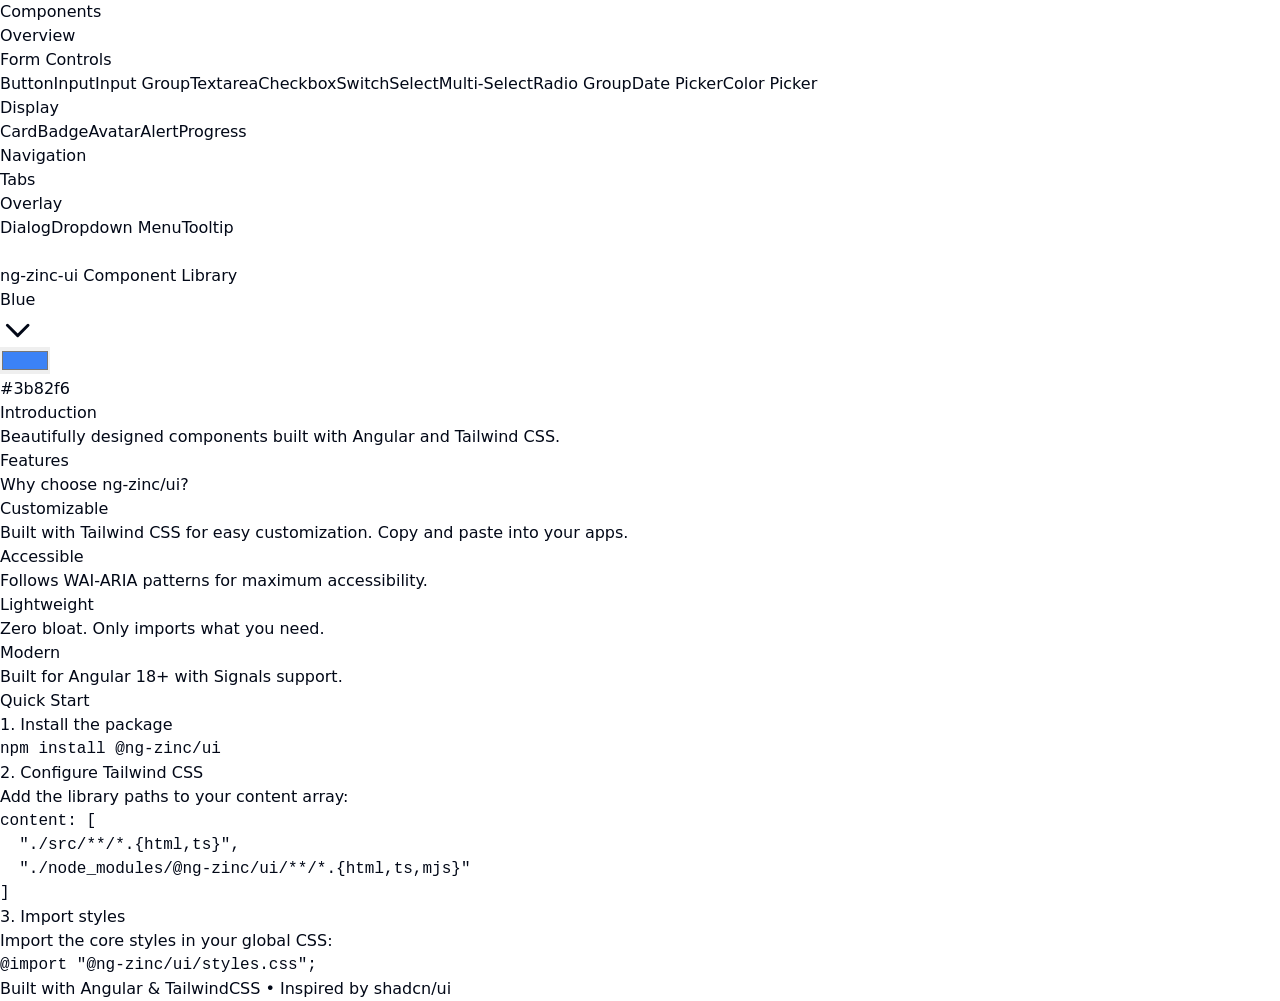
==== commit a4acdf1e: "Auto-generated commit" ====
--- a/ng-zinc-ui/index.html
+++ b/ng-zinc-ui/index.html
@@ -1,13 +1,16 @@
 <!doctype html>
 <html lang="en" data-beasties-container>
+
 <head>
   <meta charset="utf-8">
-  <title>Demo</title>
+  <title>Zinc UI - Angular Tailwind UI Library</title>
   <base href="/ng-zinc-ui/">
   <meta name="viewport" content="width=device-width, initial-scale=1">
   <link rel="icon" type="image/x-icon" href="favicon.ico">
-<style>*,:before,:after{--tw-border-spacing-x:0;--tw-border-spacing-y:0;--tw-translate-x:0;--tw-translate-y:0;--tw-rotate:0;--tw-skew-x:0;--tw-skew-y:0;--tw-scale-x:1;--tw-scale-y:1;--tw-pan-x: ;--tw-pan-y: ;--tw-pinch-zoom: ;--tw-scroll-snap-strictness:proximity;--tw-gradient-from-position: ;--tw-gradient-via-position: ;--tw-gradient-to-position: ;--tw-ordinal: ;--tw-slashed-zero: ;--tw-numeric-figure: ;--tw-numeric-spacing: ;--tw-numeric-fraction: ;--tw-ring-inset: ;--tw-ring-offset-width:0px;--tw-ring-offset-color:#fff;--tw-ring-color:rgb(59 130 246 / .5);--tw-ring-offset-shadow:0 0 #0000;--tw-ring-shadow:0 0 #0000;--tw-shadow:0 0 #0000;--tw-shadow-colored:0 0 #0000;--tw-blur: ;--tw-brightness: ;--tw-contrast: ;--tw-grayscale: ;--tw-hue-rotate: ;--tw-invert: ;--tw-saturate: ;--tw-sepia: ;--tw-drop-shadow: ;--tw-backdrop-blur: ;--tw-backdrop-brightness: ;--tw-backdrop-contrast: ;--tw-backdrop-grayscale: ;--tw-backdrop-hue-rotate: ;--tw-backdrop-invert: ;--tw-backdrop-opacity: ;--tw-backdrop-saturate: ;--tw-backdrop-sepia: ;--tw-contain-size: ;--tw-contain-layout: ;--tw-contain-paint: ;--tw-contain-style: }*,:before,:after{box-sizing:border-box;border-width:0;border-style:solid;border-color:#e5e7eb}:before,:after{--tw-content:""}html{line-height:1.5;-webkit-text-size-adjust:100%;-moz-tab-size:4;tab-size:4;font-family:ui-sans-serif,system-ui,sans-serif,"Apple Color Emoji","Segoe UI Emoji",Segoe UI Symbol,"Noto Color Emoji";font-feature-settings:normal;font-variation-settings:normal;-webkit-tap-highlight-color:transparent}body{margin:0;line-height:inherit}:root{--background:0 0% 100%;--foreground:222.2 84% 4.9%;--card:0 0% 100%;--card-foreground:222.2 84% 4.9%;--popover:0 0% 100%;--popover-foreground:222.2 84% 4.9%;--primary:221.2 83.2% 53.3%;--primary-foreground:210 40% 98%;--secondary:210 40% 96.1%;--secondary-foreground:222.2 47.4% 11.2%;--muted:210 40% 96.1%;--muted-foreground:215.4 16.3% 46.9%;--accent:210 40% 96.1%;--accent-foreground:222.2 47.4% 11.2%;--destructive:0 84.2% 60.2%;--destructive-foreground:210 40% 98%;--border:214.3 31.8% 91.4%;--input:214.3 31.8% 91.4%;--ring:221.2 83.2% 53.3%;--radius:.5rem}*{border-color:hsl(var(--border))}body{background-color:hsl(var(--background));color:hsl(var(--foreground))}</style><link rel="stylesheet" href="styles-EX3YPB64.css" media="print" onload="this.media='all'"><noscript><link rel="stylesheet" href="styles-EX3YPB64.css"></noscript></head>
+<style>*,:before,:after{--tw-border-spacing-x:0;--tw-border-spacing-y:0;--tw-translate-x:0;--tw-translate-y:0;--tw-rotate:0;--tw-skew-x:0;--tw-skew-y:0;--tw-scale-x:1;--tw-scale-y:1;--tw-pan-x: ;--tw-pan-y: ;--tw-pinch-zoom: ;--tw-scroll-snap-strictness:proximity;--tw-gradient-from-position: ;--tw-gradient-via-position: ;--tw-gradient-to-position: ;--tw-ordinal: ;--tw-slashed-zero: ;--tw-numeric-figure: ;--tw-numeric-spacing: ;--tw-numeric-fraction: ;--tw-ring-inset: ;--tw-ring-offset-width:0px;--tw-ring-offset-color:#fff;--tw-ring-color:rgb(59 130 246 / .5);--tw-ring-offset-shadow:0 0 #0000;--tw-ring-shadow:0 0 #0000;--tw-shadow:0 0 #0000;--tw-shadow-colored:0 0 #0000;--tw-blur: ;--tw-brightness: ;--tw-contrast: ;--tw-grayscale: ;--tw-hue-rotate: ;--tw-invert: ;--tw-saturate: ;--tw-sepia: ;--tw-drop-shadow: ;--tw-backdrop-blur: ;--tw-backdrop-brightness: ;--tw-backdrop-contrast: ;--tw-backdrop-grayscale: ;--tw-backdrop-hue-rotate: ;--tw-backdrop-invert: ;--tw-backdrop-opacity: ;--tw-backdrop-saturate: ;--tw-backdrop-sepia: ;--tw-contain-size: ;--tw-contain-layout: ;--tw-contain-paint: ;--tw-contain-style: }*,:before,:after{box-sizing:border-box;border-width:0;border-style:solid;border-color:#e5e7eb}:before,:after{--tw-content:""}html{line-height:1.5;-webkit-text-size-adjust:100%;-moz-tab-size:4;tab-size:4;font-family:ui-sans-serif,system-ui,sans-serif,"Apple Color Emoji","Segoe UI Emoji",Segoe UI Symbol,"Noto Color Emoji";font-feature-settings:normal;font-variation-settings:normal;-webkit-tap-highlight-color:transparent}body{margin:0;line-height:inherit}:root{--background:0 0% 100%;--foreground:222.2 84% 4.9%;--card:0 0% 100%;--card-foreground:222.2 84% 4.9%;--popover:0 0% 100%;--popover-foreground:222.2 84% 4.9%;--primary:221.2 83.2% 53.3%;--primary-foreground:210 40% 98%;--secondary:210 40% 96.1%;--secondary-foreground:222.2 47.4% 11.2%;--muted:210 40% 96.1%;--muted-foreground:215.4 16.3% 46.9%;--accent:210 40% 96.1%;--accent-foreground:222.2 47.4% 11.2%;--destructive:0 84.2% 60.2%;--destructive-foreground:210 40% 98%;--border:214.3 31.8% 91.4%;--input:214.3 31.8% 91.4%;--ring:221.2 83.2% 53.3%;--radius:.5rem}*{border-color:hsl(var(--border))}body{background-color:hsl(var(--background));color:hsl(var(--foreground))}</style><link rel="stylesheet" href="styles-M25W2EOC.css" media="print" onload="this.media='all'"><noscript><link rel="stylesheet" href="styles-M25W2EOC.css"></noscript></head>
+
 <body>
   <app-root></app-root>
-<script src="main-FLPMUGI6.js" type="module"></script></body>
-</html>
+<script src="main-RZRMET4H.js" type="module"></script></body>
+
+</html>
--- a/ng-zinc-ui/styles-M25W2EOC.css
+++ b/ng-zinc-ui/styles-M25W2EOC.css
@@ -0,0 +1 @@
+*,:before,:after{--tw-border-spacing-x: 0;--tw-border-spacing-y: 0;--tw-translate-x: 0;--tw-translate-y: 0;--tw-rotate: 0;--tw-skew-x: 0;--tw-skew-y: 0;--tw-scale-x: 1;--tw-scale-y: 1;--tw-pan-x: ;--tw-pan-y: ;--tw-pinch-zoom: ;--tw-scroll-snap-strictness: proximity;--tw-gradient-from-position: ;--tw-gradient-via-position: ;--tw-gradient-to-position: ;--tw-ordinal: ;--tw-slashed-zero: ;--tw-numeric-figure: ;--tw-numeric-spacing: ;--tw-numeric-fraction: ;--tw-ring-inset: ;--tw-ring-offset-width: 0px;--tw-ring-offset-color: #fff;--tw-ring-color: rgb(59 130 246 / .5);--tw-ring-offset-shadow: 0 0 #0000;--tw-ring-shadow: 0 0 #0000;--tw-shadow: 0 0 #0000;--tw-shadow-colored: 0 0 #0000;--tw-blur: ;--tw-brightness: ;--tw-contrast: ;--tw-grayscale: ;--tw-hue-rotate: ;--tw-invert: ;--tw-saturate: ;--tw-sepia: ;--tw-drop-shadow: ;--tw-backdrop-blur: ;--tw-backdrop-brightness: ;--tw-backdrop-contrast: ;--tw-backdrop-grayscale: ;--tw-backdrop-hue-rotate: ;--tw-backdrop-invert: ;--tw-backdrop-opacity: ;--tw-backdrop-saturate: ;--tw-backdrop-sepia: ;--tw-contain-size: ;--tw-contain-layout: ;--tw-contain-paint: ;--tw-contain-style: }::backdrop{--tw-border-spacing-x: 0;--tw-border-spacing-y: 0;--tw-translate-x: 0;--tw-translate-y: 0;--tw-rotate: 0;--tw-skew-x: 0;--tw-skew-y: 0;--tw-scale-x: 1;--tw-scale-y: 1;--tw-pan-x: ;--tw-pan-y: ;--tw-pinch-zoom: ;--tw-scroll-snap-strictness: proximity;--tw-gradient-from-position: ;--tw-gradient-via-position: ;--tw-gradient-to-position: ;--tw-ordinal: ;--tw-slashed-zero: ;--tw-numeric-figure: ;--tw-numeric-spacing: ;--tw-numeric-fraction: ;--tw-ring-inset: ;--tw-ring-offset-width: 0px;--tw-ring-offset-color: #fff;--tw-ring-color: rgb(59 130 246 / .5);--tw-ring-offset-shadow: 0 0 #0000;--tw-ring-shadow: 0 0 #0000;--tw-shadow: 0 0 #0000;--tw-shadow-colored: 0 0 #0000;--tw-blur: ;--tw-brightness: ;--tw-contrast: ;--tw-grayscale: ;--tw-hue-rotate: ;--tw-invert: ;--tw-saturate: ;--tw-sepia: ;--tw-drop-shadow: ;--tw-backdrop-blur: ;--tw-backdrop-brightness: ;--tw-backdrop-contrast: ;--tw-backdrop-grayscale: ;--tw-backdrop-hue-rotate: ;--tw-backdrop-invert: ;--tw-backdrop-opacity: ;--tw-backdrop-saturate: ;--tw-backdrop-sepia: ;--tw-contain-size: ;--tw-contain-layout: ;--tw-contain-paint: ;--tw-contain-style: }*,:before,:after{box-sizing:border-box;border-width:0;border-style:solid;border-color:#e5e7eb}:before,:after{--tw-content: ""}html,:host{line-height:1.5;-webkit-text-size-adjust:100%;-moz-tab-size:4;tab-size:4;font-family:ui-sans-serif,system-ui,sans-serif,"Apple Color Emoji","Segoe UI Emoji",Segoe UI Symbol,"Noto Color Emoji";font-feature-settings:normal;font-variation-settings:normal;-webkit-tap-highlight-color:transparent}body{margin:0;line-height:inherit}hr{height:0;color:inherit;border-top-width:1px}abbr:where([title]){text-decoration:underline dotted}h1,h2,h3,h4,h5,h6{font-size:inherit;font-weight:inherit}a{color:inherit;text-decoration:inherit}b,strong{font-weight:bolder}code,kbd,samp,pre{font-family:ui-monospace,SFMono-Regular,Menlo,Monaco,Consolas,Liberation Mono,Courier New,monospace;font-feature-settings:normal;font-variation-settings:normal;font-size:1em}small{font-size:80%}sub,sup{font-size:75%;line-height:0;position:relative;vertical-align:baseline}sub{bottom:-.25em}sup{top:-.5em}table{text-indent:0;border-color:inherit;border-collapse:collapse}button,input,optgroup,select,textarea{font-family:inherit;font-feature-settings:inherit;font-variation-settings:inherit;font-size:100%;font-weight:inherit;line-height:inherit;letter-spacing:inherit;color:inherit;margin:0;padding:0}button,select{text-transform:none}button,input:where([type=button]),input:where([type=reset]),input:where([type=submit]){-webkit-appearance:button;background-color:transparent;background-image:none}:-moz-focusring{outline:auto}:-moz-ui-invalid{box-shadow:none}progress{vertical-align:baseline}::-webkit-inner-spin-button,::-webkit-outer-spin-button{height:auto}[type=search]{-webkit-appearance:textfield;outline-offset:-2px}::-webkit-search-decoration{-webkit-appearance:none}::-webkit-file-upload-button{-webkit-appearance:button;font:inherit}summary{display:list-item}blockquote,dl,dd,h1,h2,h3,h4,h5,h6,hr,figure,p,pre{margin:0}fieldset{margin:0;padding:0}legend{padding:0}ol,ul,menu{list-style:none;margin:0;padding:0}dialog{padding:0}textarea{resize:vertical}input::placeholder,textarea::placeholder{opacity:1;color:#9ca3af}button,[role=button]{cursor:pointer}:disabled{cursor:default}img,svg,video,canvas,audio,iframe,embed,object{display:block;vertical-align:middle}img,video{max-width:100%;height:auto}[hidden]:where(:not([hidden=until-found])){display:none}:root{--background: 0 0% 100%;--foreground: 222.2 84% 4.9%;--card: 0 0% 100%;--card-foreground: 222.2 84% 4.9%;--popover: 0 0% 100%;--popover-foreground: 222.2 84% 4.9%;--primary: 221.2 83.2% 53.3%;--primary-foreground: 210 40% 98%;--secondary: 210 40% 96.1%;--secondary-foreground: 222.2 47.4% 11.2%;--muted: 210 40% 96.1%;--muted-foreground: 215.4 16.3% 46.9%;--accent: 210 40% 96.1%;--accent-foreground: 222.2 47.4% 11.2%;--destructive: 0 84.2% 60.2%;--destructive-foreground: 210 40% 98%;--border: 214.3 31.8% 91.4%;--input: 214.3 31.8% 91.4%;--ring: 221.2 83.2% 53.3%;--radius: .5rem}*{border-color:hsl(var(--border))}body{background-color:hsl(var(--background));color:hsl(var(--foreground))}.cdk-overlay-transparent-backdrop{background:transparent!important;pointer-events:auto!important}.cdk-overlay-container{pointer-events:none}.cdk-overlay-pane{pointer-events:none!important}.cdk-overlay-pane>*{pointer-events:auto}
--- a/ng-zinc-ui/styles-M25W2EOC.css
+++ b/ng-zinc-ui/styles-M25W2EOC.css
@@ -0,0 +1 @@
+*,:before,:after{--tw-border-spacing-x: 0;--tw-border-spacing-y: 0;--tw-translate-x: 0;--tw-translate-y: 0;--tw-rotate: 0;--tw-skew-x: 0;--tw-skew-y: 0;--tw-scale-x: 1;--tw-scale-y: 1;--tw-pan-x: ;--tw-pan-y: ;--tw-pinch-zoom: ;--tw-scroll-snap-strictness: proximity;--tw-gradient-from-position: ;--tw-gradient-via-position: ;--tw-gradient-to-position: ;--tw-ordinal: ;--tw-slashed-zero: ;--tw-numeric-figure: ;--tw-numeric-spacing: ;--tw-numeric-fraction: ;--tw-ring-inset: ;--tw-ring-offset-width: 0px;--tw-ring-offset-color: #fff;--tw-ring-color: rgb(59 130 246 / .5);--tw-ring-offset-shadow: 0 0 #0000;--tw-ring-shadow: 0 0 #0000;--tw-shadow: 0 0 #0000;--tw-shadow-colored: 0 0 #0000;--tw-blur: ;--tw-brightness: ;--tw-contrast: ;--tw-grayscale: ;--tw-hue-rotate: ;--tw-invert: ;--tw-saturate: ;--tw-sepia: ;--tw-drop-shadow: ;--tw-backdrop-blur: ;--tw-backdrop-brightness: ;--tw-backdrop-contrast: ;--tw-backdrop-grayscale: ;--tw-backdrop-hue-rotate: ;--tw-backdrop-invert: ;--tw-backdrop-opacity: ;--tw-backdrop-saturate: ;--tw-backdrop-sepia: ;--tw-contain-size: ;--tw-contain-layout: ;--tw-contain-paint: ;--tw-contain-style: }::backdrop{--tw-border-spacing-x: 0;--tw-border-spacing-y: 0;--tw-translate-x: 0;--tw-translate-y: 0;--tw-rotate: 0;--tw-skew-x: 0;--tw-skew-y: 0;--tw-scale-x: 1;--tw-scale-y: 1;--tw-pan-x: ;--tw-pan-y: ;--tw-pinch-zoom: ;--tw-scroll-snap-strictness: proximity;--tw-gradient-from-position: ;--tw-gradient-via-position: ;--tw-gradient-to-position: ;--tw-ordinal: ;--tw-slashed-zero: ;--tw-numeric-figure: ;--tw-numeric-spacing: ;--tw-numeric-fraction: ;--tw-ring-inset: ;--tw-ring-offset-width: 0px;--tw-ring-offset-color: #fff;--tw-ring-color: rgb(59 130 246 / .5);--tw-ring-offset-shadow: 0 0 #0000;--tw-ring-shadow: 0 0 #0000;--tw-shadow: 0 0 #0000;--tw-shadow-colored: 0 0 #0000;--tw-blur: ;--tw-brightness: ;--tw-contrast: ;--tw-grayscale: ;--tw-hue-rotate: ;--tw-invert: ;--tw-saturate: ;--tw-sepia: ;--tw-drop-shadow: ;--tw-backdrop-blur: ;--tw-backdrop-brightness: ;--tw-backdrop-contrast: ;--tw-backdrop-grayscale: ;--tw-backdrop-hue-rotate: ;--tw-backdrop-invert: ;--tw-backdrop-opacity: ;--tw-backdrop-saturate: ;--tw-backdrop-sepia: ;--tw-contain-size: ;--tw-contain-layout: ;--tw-contain-paint: ;--tw-contain-style: }*,:before,:after{box-sizing:border-box;border-width:0;border-style:solid;border-color:#e5e7eb}:before,:after{--tw-content: ""}html,:host{line-height:1.5;-webkit-text-size-adjust:100%;-moz-tab-size:4;tab-size:4;font-family:ui-sans-serif,system-ui,sans-serif,"Apple Color Emoji","Segoe UI Emoji",Segoe UI Symbol,"Noto Color Emoji";font-feature-settings:normal;font-variation-settings:normal;-webkit-tap-highlight-color:transparent}body{margin:0;line-height:inherit}hr{height:0;color:inherit;border-top-width:1px}abbr:where([title]){text-decoration:underline dotted}h1,h2,h3,h4,h5,h6{font-size:inherit;font-weight:inherit}a{color:inherit;text-decoration:inherit}b,strong{font-weight:bolder}code,kbd,samp,pre{font-family:ui-monospace,SFMono-Regular,Menlo,Monaco,Consolas,Liberation Mono,Courier New,monospace;font-feature-settings:normal;font-variation-settings:normal;font-size:1em}small{font-size:80%}sub,sup{font-size:75%;line-height:0;position:relative;vertical-align:baseline}sub{bottom:-.25em}sup{top:-.5em}table{text-indent:0;border-color:inherit;border-collapse:collapse}button,input,optgroup,select,textarea{font-family:inherit;font-feature-settings:inherit;font-variation-settings:inherit;font-size:100%;font-weight:inherit;line-height:inherit;letter-spacing:inherit;color:inherit;margin:0;padding:0}button,select{text-transform:none}button,input:where([type=button]),input:where([type=reset]),input:where([type=submit]){-webkit-appearance:button;background-color:transparent;background-image:none}:-moz-focusring{outline:auto}:-moz-ui-invalid{box-shadow:none}progress{vertical-align:baseline}::-webkit-inner-spin-button,::-webkit-outer-spin-button{height:auto}[type=search]{-webkit-appearance:textfield;outline-offset:-2px}::-webkit-search-decoration{-webkit-appearance:none}::-webkit-file-upload-button{-webkit-appearance:button;font:inherit}summary{display:list-item}blockquote,dl,dd,h1,h2,h3,h4,h5,h6,hr,figure,p,pre{margin:0}fieldset{margin:0;padding:0}legend{padding:0}ol,ul,menu{list-style:none;margin:0;padding:0}dialog{padding:0}textarea{resize:vertical}input::placeholder,textarea::placeholder{opacity:1;color:#9ca3af}button,[role=button]{cursor:pointer}:disabled{cursor:default}img,svg,video,canvas,audio,iframe,embed,object{display:block;vertical-align:middle}img,video{max-width:100%;height:auto}[hidden]:where(:not([hidden=until-found])){display:none}:root{--background: 0 0% 100%;--foreground: 222.2 84% 4.9%;--card: 0 0% 100%;--card-foreground: 222.2 84% 4.9%;--popover: 0 0% 100%;--popover-foreground: 222.2 84% 4.9%;--primary: 221.2 83.2% 53.3%;--primary-foreground: 210 40% 98%;--secondary: 210 40% 96.1%;--secondary-foreground: 222.2 47.4% 11.2%;--muted: 210 40% 96.1%;--muted-foreground: 215.4 16.3% 46.9%;--accent: 210 40% 96.1%;--accent-foreground: 222.2 47.4% 11.2%;--destructive: 0 84.2% 60.2%;--destructive-foreground: 210 40% 98%;--border: 214.3 31.8% 91.4%;--input: 214.3 31.8% 91.4%;--ring: 221.2 83.2% 53.3%;--radius: .5rem}*{border-color:hsl(var(--border))}body{background-color:hsl(var(--background));color:hsl(var(--foreground))}.cdk-overlay-transparent-backdrop{background:transparent!important;pointer-events:auto!important}.cdk-overlay-container{pointer-events:none}.cdk-overlay-pane{pointer-events:none!important}.cdk-overlay-pane>*{pointer-events:auto}
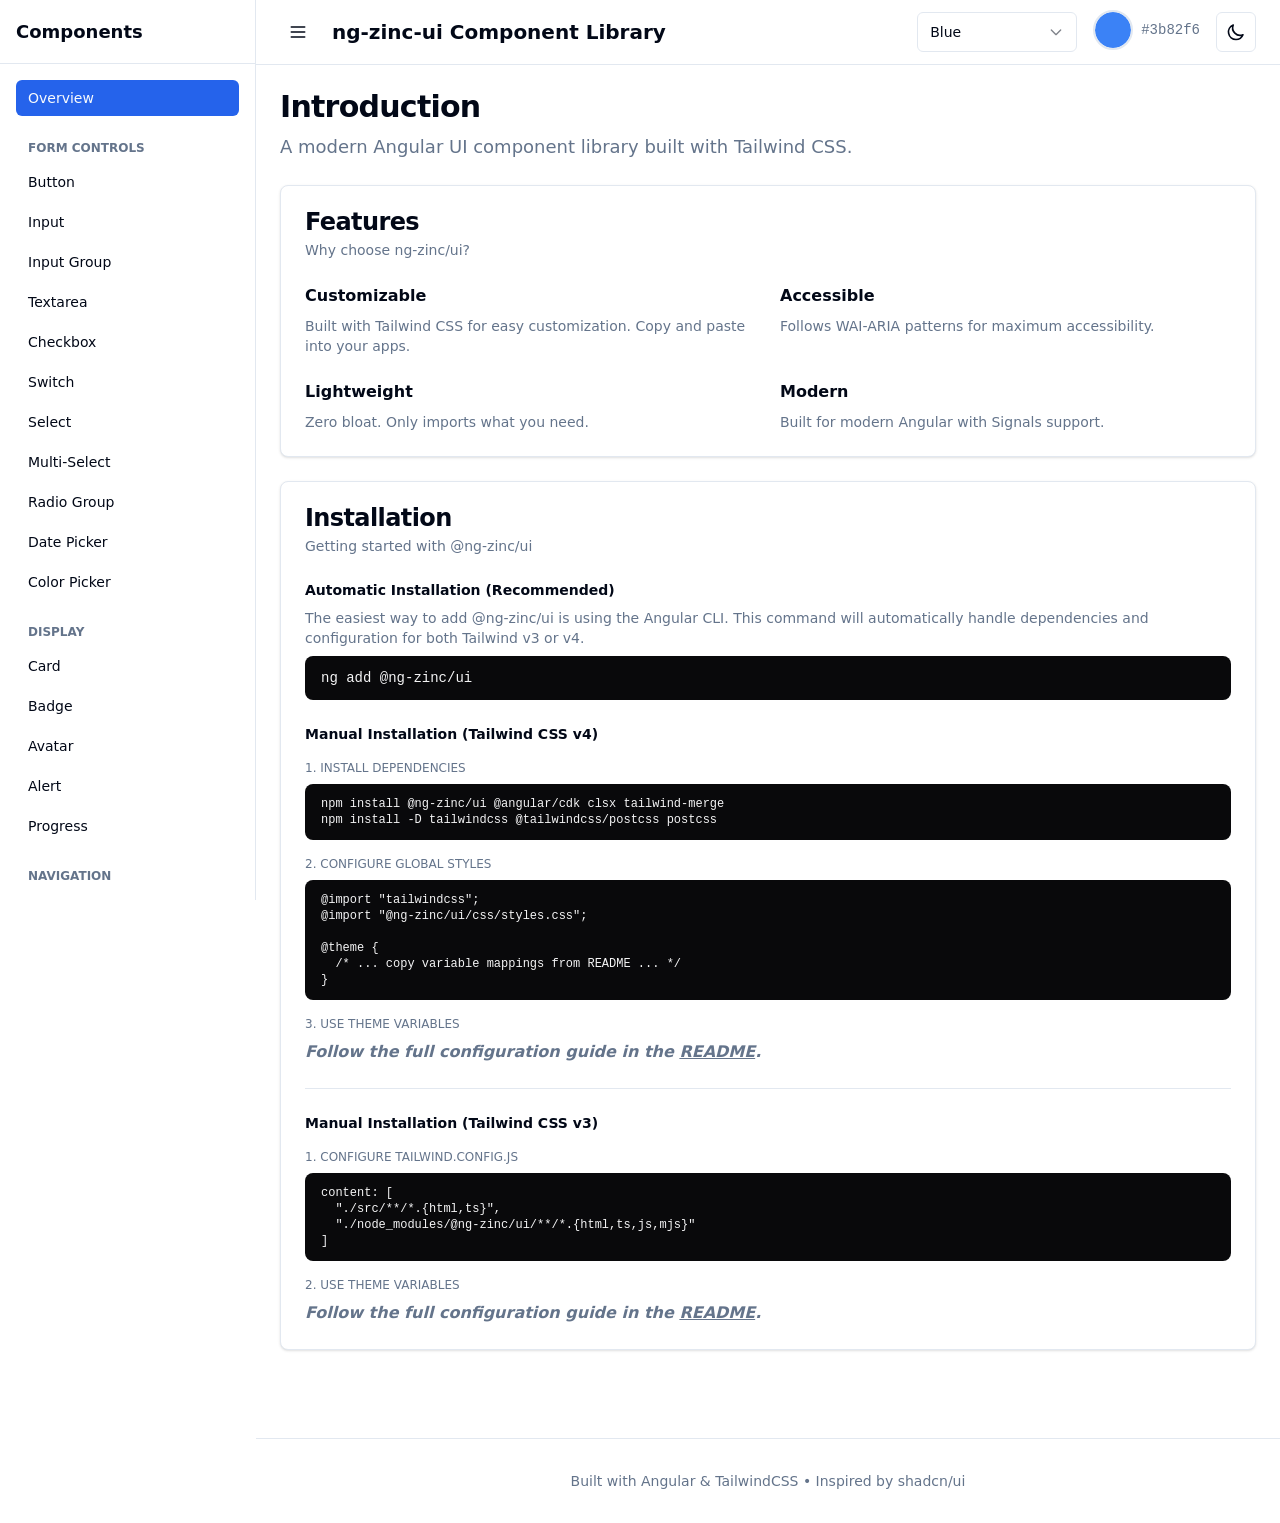
==== commit 4bdc0946: "Auto-generated commit" ====
--- a/ng-zinc-ui/index.html
+++ b/ng-zinc-ui/index.html
@@ -7,10 +7,10 @@
   <base href="/ng-zinc-ui/">
   <meta name="viewport" content="width=device-width, initial-scale=1">
   <link rel="icon" type="image/x-icon" href="favicon.ico">
-<style>*,:before,:after{--tw-border-spacing-x:0;--tw-border-spacing-y:0;--tw-translate-x:0;--tw-translate-y:0;--tw-rotate:0;--tw-skew-x:0;--tw-skew-y:0;--tw-scale-x:1;--tw-scale-y:1;--tw-pan-x: ;--tw-pan-y: ;--tw-pinch-zoom: ;--tw-scroll-snap-strictness:proximity;--tw-gradient-from-position: ;--tw-gradient-via-position: ;--tw-gradient-to-position: ;--tw-ordinal: ;--tw-slashed-zero: ;--tw-numeric-figure: ;--tw-numeric-spacing: ;--tw-numeric-fraction: ;--tw-ring-inset: ;--tw-ring-offset-width:0px;--tw-ring-offset-color:#fff;--tw-ring-color:rgb(59 130 246 / .5);--tw-ring-offset-shadow:0 0 #0000;--tw-ring-shadow:0 0 #0000;--tw-shadow:0 0 #0000;--tw-shadow-colored:0 0 #0000;--tw-blur: ;--tw-brightness: ;--tw-contrast: ;--tw-grayscale: ;--tw-hue-rotate: ;--tw-invert: ;--tw-saturate: ;--tw-sepia: ;--tw-drop-shadow: ;--tw-backdrop-blur: ;--tw-backdrop-brightness: ;--tw-backdrop-contrast: ;--tw-backdrop-grayscale: ;--tw-backdrop-hue-rotate: ;--tw-backdrop-invert: ;--tw-backdrop-opacity: ;--tw-backdrop-saturate: ;--tw-backdrop-sepia: ;--tw-contain-size: ;--tw-contain-layout: ;--tw-contain-paint: ;--tw-contain-style: }*,:before,:after{box-sizing:border-box;border-width:0;border-style:solid;border-color:#e5e7eb}:before,:after{--tw-content:""}html{line-height:1.5;-webkit-text-size-adjust:100%;-moz-tab-size:4;tab-size:4;font-family:ui-sans-serif,system-ui,sans-serif,"Apple Color Emoji","Segoe UI Emoji",Segoe UI Symbol,"Noto Color Emoji";font-feature-settings:normal;font-variation-settings:normal;-webkit-tap-highlight-color:transparent}body{margin:0;line-height:inherit}:root{--background:0 0% 100%;--foreground:222.2 84% 4.9%;--card:0 0% 100%;--card-foreground:222.2 84% 4.9%;--popover:0 0% 100%;--popover-foreground:222.2 84% 4.9%;--primary:221.2 83.2% 53.3%;--primary-foreground:210 40% 98%;--secondary:210 40% 96.1%;--secondary-foreground:222.2 47.4% 11.2%;--muted:210 40% 96.1%;--muted-foreground:215.4 16.3% 46.9%;--accent:210 40% 96.1%;--accent-foreground:222.2 47.4% 11.2%;--destructive:0 84.2% 60.2%;--destructive-foreground:210 40% 98%;--border:214.3 31.8% 91.4%;--input:214.3 31.8% 91.4%;--ring:221.2 83.2% 53.3%;--radius:.5rem}*{border-color:hsl(var(--border))}body{background-color:hsl(var(--background));color:hsl(var(--foreground))}</style><link rel="stylesheet" href="styles-M25W2EOC.css" media="print" onload="this.media='all'"><noscript><link rel="stylesheet" href="styles-M25W2EOC.css"></noscript></head>
+<style>@layer properties;@layer theme,base,components,utilities;@layer theme{:root{--font-sans:ui-sans-serif, system-ui, sans-serif, "Apple Color Emoji", "Segoe UI Emoji", "Segoe UI Symbol", "Noto Color Emoji";--font-mono:ui-monospace, SFMono-Regular, Menlo, Monaco, Consolas, "Liberation Mono", "Courier New", monospace;--color-red-50:oklch(97.1% .013 17.38);--color-red-100:oklch(93.6% .032 17.717);--color-red-200:oklch(88.5% .062 18.334);--color-red-500:oklch(63.7% .237 25.331);--color-red-800:oklch(44.4% .177 26.899);--color-red-900:oklch(39.6% .141 25.723);--color-red-950:oklch(25.8% .092 26.042);--color-yellow-50:oklch(98.7% .026 102.212);--color-yellow-100:oklch(97.3% .071 103.193);--color-yellow-200:oklch(94.5% .129 101.54);--color-yellow-500:oklch(79.5% .184 86.047);--color-yellow-600:oklch(68.1% .162 75.834);--color-yellow-800:oklch(47.6% .114 61.907);--color-yellow-900:oklch(42.1% .095 57.708);--color-yellow-950:oklch(28.6% .066 53.813);--color-green-50:oklch(98.2% .018 155.826);--color-green-100:oklch(96.2% .044 156.743);--color-green-200:oklch(92.5% .084 155.995);--color-green-500:oklch(72.3% .219 149.579);--color-green-600:oklch(62.7% .194 149.214);--color-green-800:oklch(44.8% .119 151.328);--color-green-900:oklch(39.3% .095 152.535);--color-green-950:oklch(26.6% .065 152.934);--color-blue-50:oklch(97% .014 254.604);--color-blue-100:oklch(93.2% .032 255.585);--color-blue-200:oklch(88.2% .059 254.128);--color-blue-800:oklch(42.4% .199 265.638);--color-blue-900:oklch(37.9% .146 265.522);--color-blue-950:oklch(28.2% .091 267.935);--color-gray-400:oklch(70.7% .022 261.325);--color-zinc-100:oklch(96.7% .001 286.375);--color-zinc-900:oklch(21% .006 285.885);--color-zinc-950:oklch(14.1% .005 285.823);--color-black:#000;--color-white:#fff;--spacing:.25rem;--container-sm:24rem;--container-md:28rem;--container-lg:32rem;--container-xl:36rem;--container-2xl:42rem;--container-3xl:48rem;--container-6xl:72rem;--text-xs:.75rem;--text-xs--line-height:calc(1 / .75);--text-sm:.875rem;--text-sm--line-height:calc(1.25 / .875);--text-base:1rem;--text-base--line-height:1.5 ;--text-lg:1.125rem;--text-lg--line-height:calc(1.75 / 1.125);--text-xl:1.25rem;--text-xl--line-height:calc(1.75 / 1.25);--text-2xl:1.5rem;--text-2xl--line-height:calc(2 / 1.5);--text-3xl:1.875rem;--text-3xl--line-height:1.2 ;--font-weight-medium:500;--font-weight-semibold:600;--font-weight-bold:700;--tracking-tight:-.025em;--radius-sm:calc(var(--radius) - 4px);--radius-md:calc(var(--radius) - 2px);--radius-lg:var(--radius);--ease-in-out:cubic-bezier(.4, 0, .2, 1);--animate-spin:spin 1s linear infinite;--blur-sm:8px;--default-transition-duration:.15s;--default-transition-timing-function:cubic-bezier(.4, 0, .2, 1);--default-font-family:var(--font-sans);--default-mono-font-family:var(--font-mono);--color-border:hsl(var(--border));--color-input:hsl(var(--input));--color-ring:hsl(var(--ring));--color-background:hsl(var(--background));--color-foreground:hsl(var(--foreground));--color-primary:hsl(var(--primary));--color-primary-foreground:hsl(var(--primary-foreground));--color-secondary:hsl(var(--secondary));--color-secondary-foreground:hsl(var(--secondary-foreground));--color-destructive:hsl(var(--destructive));--color-destructive-foreground:hsl(var(--destructive-foreground));--color-muted:hsl(var(--muted));--color-muted-foreground:hsl(var(--muted-foreground));--color-accent:hsl(var(--accent));--color-accent-foreground:hsl(var(--accent-foreground));--color-popover:hsl(var(--popover));--color-popover-foreground:hsl(var(--popover-foreground));--color-card:hsl(var(--card));--color-card-foreground:hsl(var(--card-foreground))}}@layer base{*,:after,:before{box-sizing:border-box;margin:0;padding:0;border:0 solid}html{line-height:1.5;-webkit-text-size-adjust:100%;tab-size:4;font-family:var(--default-font-family, ui-sans-serif, system-ui, sans-serif, "Apple Color Emoji", "Segoe UI Emoji", "Segoe UI Symbol", "Noto Color Emoji");font-feature-settings:var(--default-font-feature-settings, normal);font-variation-settings:var(--default-font-variation-settings, normal);-webkit-tap-highlight-color:transparent}}@layer utilities{}@layer base{:root{--background:0 0% 100%;--foreground:222.2 84% 4.9%;--card:0 0% 100%;--card-foreground:222.2 84% 4.9%;--popover:0 0% 100%;--popover-foreground:222.2 84% 4.9%;--primary:221.2 83.2% 53.3%;--primary-foreground:210 40% 98%;--secondary:210 40% 96.1%;--secondary-foreground:222.2 47.4% 11.2%;--muted:210 40% 96.1%;--muted-foreground:215.4 16.3% 46.9%;--accent:210 40% 96.1%;--accent-foreground:222.2 47.4% 11.2%;--destructive:0 84.2% 60.2%;--destructive-foreground:210 40% 98%;--border:214.3 31.8% 91.4%;--input:214.3 31.8% 91.4%;--ring:221.2 83.2% 53.3%;--radius:.5rem}}@layer base{*{border-color:var(--color-border)}body{background-color:var(--color-background);color:var(--color-foreground)}}@property --tw-translate-x{syntax:"*";inherits:false;initial-value:0;}@property --tw-translate-y{syntax:"*";inherits:false;initial-value:0;}@property --tw-translate-z{syntax:"*";inherits:false;initial-value:0;}@property --tw-rotate-x{syntax:"*";inherits:false;}@property --tw-rotate-y{syntax:"*";inherits:false;}@property --tw-rotate-z{syntax:"*";inherits:false;}@property --tw-skew-x{syntax:"*";inherits:false;}@property --tw-skew-y{syntax:"*";inherits:false;}@property --tw-space-y-reverse{syntax:"*";inherits:false;initial-value:0;}@property --tw-border-style{syntax:"*";inherits:false;initial-value:solid;}@property --tw-leading{syntax:"*";inherits:false;}@property --tw-font-weight{syntax:"*";inherits:false;}@property --tw-tracking{syntax:"*";inherits:false;}@property --tw-shadow{syntax:"*";inherits:false;initial-value:0 0 #0000;}@property --tw-shadow-color{syntax:"*";inherits:false;}@property --tw-shadow-alpha{syntax:"<percentage>";inherits:false;initial-value:100%;}@property --tw-inset-shadow{syntax:"*";inherits:false;initial-value:0 0 #0000;}@property --tw-inset-shadow-color{syntax:"*";inherits:false;}@property --tw-inset-shadow-alpha{syntax:"<percentage>";inherits:false;initial-value:100%;}@property --tw-ring-color{syntax:"*";inherits:false;}@property --tw-ring-shadow{syntax:"*";inherits:false;initial-value:0 0 #0000;}@property --tw-inset-ring-color{syntax:"*";inherits:false;}@property --tw-inset-ring-shadow{syntax:"*";inherits:false;initial-value:0 0 #0000;}@property --tw-ring-inset{syntax:"*";inherits:false;}@property --tw-ring-offset-width{syntax:"<length>";inherits:false;initial-value:0px;}@property --tw-ring-offset-color{syntax:"*";inherits:false;initial-value:#fff;}@property --tw-ring-offset-shadow{syntax:"*";inherits:false;initial-value:0 0 #0000;}@property --tw-outline-style{syntax:"*";inherits:false;initial-value:solid;}@property --tw-backdrop-blur{syntax:"*";inherits:false;}@property --tw-backdrop-brightness{syntax:"*";inherits:false;}@property --tw-backdrop-contrast{syntax:"*";inherits:false;}@property --tw-backdrop-grayscale{syntax:"*";inherits:false;}@property --tw-backdrop-hue-rotate{syntax:"*";inherits:false;}@property --tw-backdrop-invert{syntax:"*";inherits:false;}@property --tw-backdrop-opacity{syntax:"*";inherits:false;}@property --tw-backdrop-saturate{syntax:"*";inherits:false;}@property --tw-backdrop-sepia{syntax:"*";inherits:false;}@property --tw-duration{syntax:"*";inherits:false;}@property --tw-ease{syntax:"*";inherits:false;}@property --tw-scale-x{syntax:"*";inherits:false;initial-value:1;}@property --tw-scale-y{syntax:"*";inherits:false;initial-value:1;}@property --tw-scale-z{syntax:"*";inherits:false;initial-value:1;}@layer properties{@supports ((-webkit-hyphens: none) and (not (margin-trim: inline))) or ((-moz-orient: inline) and (not (color:rgb(from red r g b)))){*,:before,:after{--tw-translate-x:0;--tw-translate-y:0;--tw-translate-z:0;--tw-rotate-x:initial;--tw-rotate-y:initial;--tw-rotate-z:initial;--tw-skew-x:initial;--tw-skew-y:initial;--tw-space-y-reverse:0;--tw-border-style:solid;--tw-leading:initial;--tw-font-weight:initial;--tw-tracking:initial;--tw-shadow:0 0 #0000;--tw-shadow-color:initial;--tw-shadow-alpha:100%;--tw-inset-shadow:0 0 #0000;--tw-inset-shadow-color:initial;--tw-inset-shadow-alpha:100%;--tw-ring-color:initial;--tw-ring-shadow:0 0 #0000;--tw-inset-ring-color:initial;--tw-inset-ring-shadow:0 0 #0000;--tw-ring-inset:initial;--tw-ring-offset-width:0px;--tw-ring-offset-color:#fff;--tw-ring-offset-shadow:0 0 #0000;--tw-outline-style:solid;--tw-backdrop-blur:initial;--tw-backdrop-brightness:initial;--tw-backdrop-contrast:initial;--tw-backdrop-grayscale:initial;--tw-backdrop-hue-rotate:initial;--tw-backdrop-invert:initial;--tw-backdrop-opacity:initial;--tw-backdrop-saturate:initial;--tw-backdrop-sepia:initial;--tw-duration:initial;--tw-ease:initial;--tw-scale-x:1;--tw-scale-y:1;--tw-scale-z:1}}}</style><link rel="stylesheet" href="styles-G37EE2VG.css" media="print" onload="this.media='all'"><noscript><link rel="stylesheet" href="styles-G37EE2VG.css"></noscript></head>
 
 <body>
   <app-root></app-root>
-<script src="main-RZRMET4H.js" type="module"></script></body>
+<script src="main-YPLPEOGJ.js" type="module"></script></body>
 
 </html>
--- a/ng-zinc-ui/styles-G37EE2VG.css
+++ b/ng-zinc-ui/styles-G37EE2VG.css
@@ -0,0 +1 @@
+@layer properties;@layer theme,base,components,utilities;@layer theme{:root,:host{--font-sans: ui-sans-serif, system-ui, sans-serif, "Apple Color Emoji", "Segoe UI Emoji", "Segoe UI Symbol", "Noto Color Emoji";--font-mono: ui-monospace, SFMono-Regular, Menlo, Monaco, Consolas, "Liberation Mono", "Courier New", monospace;--color-red-50: oklch(97.1% .013 17.38);--color-red-100: oklch(93.6% .032 17.717);--color-red-200: oklch(88.5% .062 18.334);--color-red-500: oklch(63.7% .237 25.331);--color-red-800: oklch(44.4% .177 26.899);--color-red-900: oklch(39.6% .141 25.723);--color-red-950: oklch(25.8% .092 26.042);--color-yellow-50: oklch(98.7% .026 102.212);--color-yellow-100: oklch(97.3% .071 103.193);--color-yellow-200: oklch(94.5% .129 101.54);--color-yellow-500: oklch(79.5% .184 86.047);--color-yellow-600: oklch(68.1% .162 75.834);--color-yellow-800: oklch(47.6% .114 61.907);--color-yellow-900: oklch(42.1% .095 57.708);--color-yellow-950: oklch(28.6% .066 53.813);--color-green-50: oklch(98.2% .018 155.826);--color-green-100: oklch(96.2% .044 156.743);--color-green-200: oklch(92.5% .084 155.995);--color-green-500: oklch(72.3% .219 149.579);--color-green-600: oklch(62.7% .194 149.214);--color-green-800: oklch(44.8% .119 151.328);--color-green-900: oklch(39.3% .095 152.535);--color-green-950: oklch(26.6% .065 152.934);--color-blue-50: oklch(97% .014 254.604);--color-blue-100: oklch(93.2% .032 255.585);--color-blue-200: oklch(88.2% .059 254.128);--color-blue-800: oklch(42.4% .199 265.638);--color-blue-900: oklch(37.9% .146 265.522);--color-blue-950: oklch(28.2% .091 267.935);--color-gray-400: oklch(70.7% .022 261.325);--color-zinc-100: oklch(96.7% .001 286.375);--color-zinc-900: oklch(21% .006 285.885);--color-zinc-950: oklch(14.1% .005 285.823);--color-black: #000;--color-white: #fff;--spacing: .25rem;--container-sm: 24rem;--container-md: 28rem;--container-lg: 32rem;--container-xl: 36rem;--container-2xl: 42rem;--container-3xl: 48rem;--container-6xl: 72rem;--text-xs: .75rem;--text-xs--line-height: calc(1 / .75);--text-sm: .875rem;--text-sm--line-height: calc(1.25 / .875);--text-base: 1rem;--text-base--line-height: 1.5 ;--text-lg: 1.125rem;--text-lg--line-height: calc(1.75 / 1.125);--text-xl: 1.25rem;--text-xl--line-height: calc(1.75 / 1.25);--text-2xl: 1.5rem;--text-2xl--line-height: calc(2 / 1.5);--text-3xl: 1.875rem;--text-3xl--line-height: 1.2 ;--font-weight-medium: 500;--font-weight-semibold: 600;--font-weight-bold: 700;--tracking-tight: -.025em;--radius-sm: calc(var(--radius) - 4px);--radius-md: calc(var(--radius) - 2px);--radius-lg: var(--radius);--ease-in-out: cubic-bezier(.4, 0, .2, 1);--animate-spin: spin 1s linear infinite;--blur-sm: 8px;--default-transition-duration: .15s;--default-transition-timing-function: cubic-bezier(.4, 0, .2, 1);--default-font-family: var(--font-sans);--default-mono-font-family: var(--font-mono);--color-border: hsl(var(--border));--color-input: hsl(var(--input));--color-ring: hsl(var(--ring));--color-background: hsl(var(--background));--color-foreground: hsl(var(--foreground));--color-primary: hsl(var(--primary));--color-primary-foreground: hsl(var(--primary-foreground));--color-secondary: hsl(var(--secondary));--color-secondary-foreground: hsl(var(--secondary-foreground));--color-destructive: hsl(var(--destructive));--color-destructive-foreground: hsl(var(--destructive-foreground));--color-muted: hsl(var(--muted));--color-muted-foreground: hsl(var(--muted-foreground));--color-accent: hsl(var(--accent));--color-accent-foreground: hsl(var(--accent-foreground));--color-popover: hsl(var(--popover));--color-popover-foreground: hsl(var(--popover-foreground));--color-card: hsl(var(--card));--color-card-foreground: hsl(var(--card-foreground))}}@layer base{*,:after,:before,::backdrop,::file-selector-button{box-sizing:border-box;margin:0;padding:0;border:0 solid}html,:host{line-height:1.5;-webkit-text-size-adjust:100%;tab-size:4;font-family:var(--default-font-family, ui-sans-serif, system-ui, sans-serif, "Apple Color Emoji", "Segoe UI Emoji", "Segoe UI Symbol", "Noto Color Emoji");font-feature-settings:var(--default-font-feature-settings, normal);font-variation-settings:var(--default-font-variation-settings, normal);-webkit-tap-highlight-color:transparent}hr{height:0;color:inherit;border-top-width:1px}abbr:where([title]){-webkit-text-decoration:underline dotted;text-decoration:underline dotted}h1,h2,h3,h4,h5,h6{font-size:inherit;font-weight:inherit}a{color:inherit;-webkit-text-decoration:inherit;text-decoration:inherit}b,strong{font-weight:bolder}code,kbd,samp,pre{font-family:var(--default-mono-font-family, ui-monospace, SFMono-Regular, Menlo, Monaco, Consolas, "Liberation Mono", "Courier New", monospace);font-feature-settings:var(--default-mono-font-feature-settings, normal);font-variation-settings:var(--default-mono-font-variation-settings, normal);font-size:1em}small{font-size:80%}sub,sup{font-size:75%;line-height:0;position:relative;vertical-align:baseline}sub{bottom:-.25em}sup{top:-.5em}table{text-indent:0;border-color:inherit;border-collapse:collapse}:-moz-focusring{outline:auto}progress{vertical-align:baseline}summary{display:list-item}ol,ul,menu{list-style:none}img,svg,video,canvas,audio,iframe,embed,object{display:block;vertical-align:middle}img,video{max-width:100%;height:auto}button,input,select,optgroup,textarea,::file-selector-button{font:inherit;font-feature-settings:inherit;font-variation-settings:inherit;letter-spacing:inherit;color:inherit;border-radius:0;background-color:transparent;opacity:1}:where(select:is([multiple],[size])) optgroup{font-weight:bolder}:where(select:is([multiple],[size])) optgroup option{padding-inline-start:20px}::file-selector-button{margin-inline-end:4px}::placeholder{opacity:1}@supports (not (-webkit-appearance: -apple-pay-button)) or (contain-intrinsic-size: 1px){::placeholder{color:currentcolor}@supports (color: color-mix(in lab,red,red)){{color:color-mix(in oklab,currentcolor 50%,transparent)}}}textarea{resize:vertical}::-webkit-search-decoration{-webkit-appearance:none}::-webkit-date-and-time-value{min-height:1lh;text-align:inherit}::-webkit-datetime-edit{display:inline-flex}::-webkit-datetime-edit-fields-wrapper{padding:0}::-webkit-datetime-edit,::-webkit-datetime-edit-year-field,::-webkit-datetime-edit-month-field,::-webkit-datetime-edit-day-field,::-webkit-datetime-edit-hour-field,::-webkit-datetime-edit-minute-field,::-webkit-datetime-edit-second-field,::-webkit-datetime-edit-millisecond-field,::-webkit-datetime-edit-meridiem-field{padding-block:0}::-webkit-calendar-picker-indicator{line-height:1}:-moz-ui-invalid{box-shadow:none}button,input:where([type=button],[type=reset],[type=submit]),::file-selector-button{appearance:button}::-webkit-inner-spin-button,::-webkit-outer-spin-button{height:auto}[hidden]:where(:not([hidden=until-found])){display:none!important}}@layer utilities{.pointer-events-none{pointer-events:none}.absolute{position:absolute}.fixed{position:fixed}.relative{position:relative}.static{position:static}.sticky{position:sticky}.inset-0{inset:calc(var(--spacing) * 0)}.top-0{top:calc(var(--spacing) * 0)}.top-1\/2{top:50%}.top-4{top:calc(var(--spacing) * 4)}.top-\[-4px\]{top:-4px}.top-full{top:100%}.right-0{right:calc(var(--spacing) * 0)}.right-3{right:calc(var(--spacing) * 3)}.right-4{right:calc(var(--spacing) * 4)}.right-\[-4px\]{right:-4px}.right-full{right:100%}.bottom-0{bottom:calc(var(--spacing) * 0)}.bottom-\[-4px\]{bottom:-4px}.bottom-full{bottom:100%}.left-0{left:calc(var(--spacing) * 0)}.left-1\/2{left:50%}.left-3{left:calc(var(--spacing) * 3)}.left-\[-4px\]{left:-4px}.left-full{left:100%}.z-10{z-index:10}.z-30{z-index:30}.z-40{z-index:40}.z-50{z-index:50}.container{width:100%}@media (width >= 40rem){.container{max-width:40rem}}@media (width >= 48rem){.container{max-width:48rem}}@media (width >= 64rem){.container{max-width:64rem}}@media (width >= 80rem){.container{max-width:80rem}}@media (width >= 96rem){.container{max-width:96rem}}.-mx-1\.5{margin-inline:calc(var(--spacing) * -1.5)}.mx-auto{margin-inline:auto}.-my-1\.5{margin-block:calc(var(--spacing) * -1.5)}.my-1{margin-block:calc(var(--spacing) * 1)}.mt-1{margin-top:calc(var(--spacing) * 1)}.mt-2{margin-top:calc(var(--spacing) * 2)}.mt-4{margin-top:calc(var(--spacing) * 4)}.mt-16{margin-top:calc(var(--spacing) * 16)}.mr-2{margin-right:calc(var(--spacing) * 2)}.mb-1{margin-bottom:calc(var(--spacing) * 1)}.mb-2{margin-bottom:calc(var(--spacing) * 2)}.mb-4{margin-bottom:calc(var(--spacing) * 4)}.-ml-px{margin-left:-1px}.ml-0{margin-left:calc(var(--spacing) * 0)}.ml-1{margin-left:calc(var(--spacing) * 1)}.ml-2{margin-left:calc(var(--spacing) * 2)}.ml-64{margin-left:calc(var(--spacing) * 64)}.ml-auto{margin-left:auto}.block{display:block}.flex{display:flex}.grid{display:grid}.inline{display:inline}.inline-block{display:inline-block}.inline-flex{display:inline-flex}.table{display:table}.h-1{height:calc(var(--spacing) * 1)}.h-2{height:calc(var(--spacing) * 2)}.h-2\.5{height:calc(var(--spacing) * 2.5)}.h-3{height:calc(var(--spacing) * 3)}.h-4{height:calc(var(--spacing) * 4)}.h-5{height:calc(var(--spacing) * 5)}.h-6{height:calc(var(--spacing) * 6)}.h-7{height:calc(var(--spacing) * 7)}.h-8{height:calc(var(--spacing) * 8)}.h-9{height:calc(var(--spacing) * 9)}.h-10{height:calc(var(--spacing) * 10)}.h-11{height:calc(var(--spacing) * 11)}.h-12{height:calc(var(--spacing) * 12)}.h-16{height:calc(var(--spacing) * 16)}.h-auto{height:auto}.h-full{height:100%}.h-px{height:1px}.h-screen{height:100vh}.max-h-96{max-height:calc(var(--spacing) * 96)}.max-h-\[300px\]{max-height:300px}.max-h-full{max-height:100%}.min-h-10{min-height:calc(var(--spacing) * 10)}.min-h-\[80px\]{min-height:80px}.min-h-screen{min-height:100vh}.w-0{width:calc(var(--spacing) * 0)}.w-2{width:calc(var(--spacing) * 2)}.w-2\.5{width:calc(var(--spacing) * 2.5)}.w-3{width:calc(var(--spacing) * 3)}.w-4{width:calc(var(--spacing) * 4)}.w-5{width:calc(var(--spacing) * 5)}.w-6{width:calc(var(--spacing) * 6)}.w-8{width:calc(var(--spacing) * 8)}.w-9{width:calc(var(--spacing) * 9)}.w-10{width:calc(var(--spacing) * 10)}.w-11{width:calc(var(--spacing) * 11)}.w-12{width:calc(var(--spacing) * 12)}.w-14{width:calc(var(--spacing) * 14)}.w-16{width:calc(var(--spacing) * 16)}.w-40{width:calc(var(--spacing) * 40)}.w-64{width:calc(var(--spacing) * 64)}.w-\[280px\]{width:280px}.w-full{width:100%}.max-w-2xl{max-width:var(--container-2xl)}.max-w-3xl{max-width:var(--container-3xl)}.max-w-6xl{max-width:var(--container-6xl)}.max-w-full{max-width:100%}.max-w-lg{max-width:var(--container-lg)}.max-w-md{max-width:var(--container-md)}.max-w-sm{max-width:var(--container-sm)}.max-w-xl{max-width:var(--container-xl)}.min-w-0{min-width:calc(var(--spacing) * 0)}.min-w-\[8rem\]{min-width:8rem}.flex-1{flex:1}.flex-shrink-0,.shrink-0{flex-shrink:0}.-translate-x-1\/2{--tw-translate-x: -50% ;translate:var(--tw-translate-x) var(--tw-translate-y)}.translate-x-0{--tw-translate-x: calc(var(--spacing) * 0);translate:var(--tw-translate-x) var(--tw-translate-y)}.translate-x-4{--tw-translate-x: calc(var(--spacing) * 4);translate:var(--tw-translate-x) var(--tw-translate-y)}.translate-x-5{--tw-translate-x: calc(var(--spacing) * 5);translate:var(--tw-translate-x) var(--tw-translate-y)}.translate-x-7{--tw-translate-x: calc(var(--spacing) * 7);translate:var(--tw-translate-x) var(--tw-translate-y)}.-translate-y-1\/2{--tw-translate-y: -50% ;translate:var(--tw-translate-x) var(--tw-translate-y)}.rotate-45{rotate:45deg}.transform{transform:var(--tw-rotate-x,) var(--tw-rotate-y,) var(--tw-rotate-z,) var(--tw-skew-x,) var(--tw-skew-y,)}.animate-spin{animation:var(--animate-spin)}.cursor-not-allowed{cursor:not-allowed}.cursor-pointer{cursor:pointer}.resize{resize:both}.resize-none{resize:none}.resize-x{resize:horizontal}.resize-y{resize:vertical}.grid-cols-7{grid-template-columns:repeat(7,minmax(0,1fr))}.flex-col{flex-direction:column}.flex-wrap{flex-wrap:wrap}.items-center{align-items:center}.items-end{align-items:flex-end}.items-start{align-items:flex-start}.justify-between{justify-content:space-between}.justify-center{justify-content:center}.justify-end{justify-content:flex-end}.gap-1{gap:calc(var(--spacing) * 1)}.gap-1\.5{gap:calc(var(--spacing) * 1.5)}.gap-2{gap:calc(var(--spacing) * 2)}.gap-3{gap:calc(var(--spacing) * 3)}.gap-4{gap:calc(var(--spacing) * 4)}.gap-6{gap:calc(var(--spacing) * 6)}:where(.space-y-1>:not(:last-child)){--tw-space-y-reverse: 0;margin-block-start:calc(calc(var(--spacing) * 1) * var(--tw-space-y-reverse));margin-block-end:calc(calc(var(--spacing) * 1) * calc(1 - var(--tw-space-y-reverse)))}:where(.space-y-1\.5>:not(:last-child)){--tw-space-y-reverse: 0;margin-block-start:calc(calc(var(--spacing) * 1.5) * var(--tw-space-y-reverse));margin-block-end:calc(calc(var(--spacing) * 1.5) * calc(1 - var(--tw-space-y-reverse)))}:where(.space-y-2>:not(:last-child)){--tw-space-y-reverse: 0;margin-block-start:calc(calc(var(--spacing) * 2) * var(--tw-space-y-reverse));margin-block-end:calc(calc(var(--spacing) * 2) * calc(1 - var(--tw-space-y-reverse)))}:where(.space-y-3>:not(:last-child)){--tw-space-y-reverse: 0;margin-block-start:calc(calc(var(--spacing) * 3) * var(--tw-space-y-reverse));margin-block-end:calc(calc(var(--spacing) * 3) * calc(1 - var(--tw-space-y-reverse)))}:where(.space-y-4>:not(:last-child)){--tw-space-y-reverse: 0;margin-block-start:calc(calc(var(--spacing) * 4) * var(--tw-space-y-reverse));margin-block-end:calc(calc(var(--spacing) * 4) * calc(1 - var(--tw-space-y-reverse)))}:where(.space-y-6>:not(:last-child)){--tw-space-y-reverse: 0;margin-block-start:calc(calc(var(--spacing) * 6) * var(--tw-space-y-reverse));margin-block-end:calc(calc(var(--spacing) * 6) * calc(1 - var(--tw-space-y-reverse)))}:where(.space-y-8>:not(:last-child)){--tw-space-y-reverse: 0;margin-block-start:calc(calc(var(--spacing) * 8) * var(--tw-space-y-reverse));margin-block-end:calc(calc(var(--spacing) * 8) * calc(1 - var(--tw-space-y-reverse)))}.truncate{overflow:hidden;text-overflow:ellipsis;white-space:nowrap}.overflow-auto{overflow:auto}.overflow-hidden{overflow:hidden}.overflow-x-auto{overflow-x:auto}.overflow-y-auto{overflow-y:auto}.rounded{border-radius:.25rem}.rounded-full{border-radius:calc(infinity * 1px)}.rounded-lg{border-radius:var(--radius-lg)}.rounded-md{border-radius:var(--radius-md)}.rounded-none{border-radius:0}.rounded-sm{border-radius:var(--radius-sm)}.rounded-l-md{border-top-left-radius:var(--radius-md);border-bottom-left-radius:var(--radius-md)}.rounded-r-md{border-top-right-radius:var(--radius-md);border-bottom-right-radius:var(--radius-md)}.border{border-style:var(--tw-border-style);border-width:1px}.border-2{border-style:var(--tw-border-style);border-width:2px}.border-t{border-top-style:var(--tw-border-style);border-top-width:1px}.border-r{border-right-style:var(--tw-border-style);border-right-width:1px}.border-b{border-bottom-style:var(--tw-border-style);border-bottom-width:1px}.border-b-2{border-bottom-style:var(--tw-border-style);border-bottom-width:2px}.border-blue-200{border-color:var(--color-blue-200)}.border-border{border-color:var(--color-border)}.border-current{border-color:currentcolor}.border-destructive{border-color:var(--color-destructive)}.border-green-200{border-color:var(--color-green-200)}.border-input{border-color:var(--color-input)}.border-primary{border-color:var(--color-primary)}.border-red-200{border-color:var(--color-red-200)}.border-transparent{border-color:transparent}.border-yellow-200{border-color:var(--color-yellow-200)}.border-t-transparent{border-top-color:transparent}.bg-accent{background-color:var(--color-accent)}.bg-background{background-color:var(--color-background)}.bg-background\/95{background-color:color-mix(in srgb,hsl(var(--background)) 95%,transparent)}@supports (color: color-mix(in lab,red,red)){.bg-background\/95{background-color:color-mix(in oklab,var(--color-background) 95%,transparent)}}.bg-black\/50{background-color:color-mix(in srgb,#000 50%,transparent)}@supports (color: color-mix(in lab,red,red)){.bg-black\/50{background-color:color-mix(in oklab,var(--color-black) 50%,transparent)}}.bg-blue-50{background-color:var(--color-blue-50)}.bg-border{background-color:var(--color-border)}.bg-card{background-color:var(--color-card)}.bg-destructive{background-color:var(--color-destructive)}.bg-gray-400{background-color:var(--color-gray-400)}.bg-green-50{background-color:var(--color-green-50)}.bg-green-500{background-color:var(--color-green-500)}.bg-input{background-color:var(--color-input)}.bg-muted{background-color:var(--color-muted)}.bg-muted\/50{background-color:color-mix(in srgb,hsl(var(--muted)) 50%,transparent)}@supports (color: color-mix(in lab,red,red)){.bg-muted\/50{background-color:color-mix(in oklab,var(--color-muted) 50%,transparent)}}.bg-popover{background-color:var(--color-popover)}.bg-primary{background-color:var(--color-primary)}.bg-primary\/20{background-color:color-mix(in srgb,hsl(var(--primary)) 20%,transparent)}@supports (color: color-mix(in lab,red,red)){.bg-primary\/20{background-color:color-mix(in oklab,var(--color-primary) 20%,transparent)}}.bg-red-50{background-color:var(--color-red-50)}.bg-red-500{background-color:var(--color-red-500)}.bg-secondary{background-color:var(--color-secondary)}.bg-yellow-50{background-color:var(--color-yellow-50)}.bg-yellow-500{background-color:var(--color-yellow-500)}.bg-zinc-950{background-color:var(--color-zinc-950)}.object-cover{object-fit:cover}.p-1{padding:calc(var(--spacing) * 1)}.p-1\.5{padding:calc(var(--spacing) * 1.5)}.p-2{padding:calc(var(--spacing) * 2)}.p-3{padding:calc(var(--spacing) * 3)}.p-4{padding:calc(var(--spacing) * 4)}.p-6{padding:calc(var(--spacing) * 6)}.px-2{padding-inline:calc(var(--spacing) * 2)}.px-2\.5{padding-inline:calc(var(--spacing) * 2.5)}.px-3{padding-inline:calc(var(--spacing) * 3)}.px-4{padding-inline:calc(var(--spacing) * 4)}.px-6{padding-inline:calc(var(--spacing) * 6)}.px-8{padding-inline:calc(var(--spacing) * 8)}.py-0\.5{padding-block:calc(var(--spacing) * .5)}.py-1{padding-block:calc(var(--spacing) * 1)}.py-1\.5{padding-block:calc(var(--spacing) * 1.5)}.py-2{padding-block:calc(var(--spacing) * 2)}.py-3{padding-block:calc(var(--spacing) * 3)}.py-4{padding-block:calc(var(--spacing) * 4)}.py-6{padding-block:calc(var(--spacing) * 6)}.py-8{padding-block:calc(var(--spacing) * 8)}.pt-0{padding-top:calc(var(--spacing) * 0)}.pt-6{padding-top:calc(var(--spacing) * 6)}.pr-10{padding-right:calc(var(--spacing) * 10)}.pl-10{padding-left:calc(var(--spacing) * 10)}.text-center{text-align:center}.text-left{text-align:left}.font-mono{font-family:var(--font-mono)}.text-2xl{font-size:var(--text-2xl);line-height:var(--tw-leading, var(--text-2xl--line-height))}.text-3xl{font-size:var(--text-3xl);line-height:var(--tw-leading, var(--text-3xl--line-height))}.text-base{font-size:var(--text-base);line-height:var(--tw-leading, var(--text-base--line-height))}.text-lg{font-size:var(--text-lg);line-height:var(--tw-leading, var(--text-lg--line-height))}.text-sm{font-size:var(--text-sm);line-height:var(--tw-leading, var(--text-sm--line-height))}.text-xl{font-size:var(--text-xl);line-height:var(--tw-leading, var(--text-xl--line-height))}.text-xs{font-size:var(--text-xs);line-height:var(--tw-leading, var(--text-xs--line-height))}.leading-none{--tw-leading: 1;line-height:1}.font-bold{--tw-font-weight: var(--font-weight-bold);font-weight:var(--font-weight-bold)}.font-medium{--tw-font-weight: var(--font-weight-medium);font-weight:var(--font-weight-medium)}.font-semibold{--tw-font-weight: var(--font-weight-semibold);font-weight:var(--font-weight-semibold)}.tracking-tight{--tw-tracking: var(--tracking-tight);letter-spacing:var(--tracking-tight)}.whitespace-nowrap{white-space:nowrap}.text-accent-foreground{color:var(--color-accent-foreground)}.text-blue-900{color:var(--color-blue-900)}.text-card-foreground{color:var(--color-card-foreground)}.text-destructive{color:var(--color-destructive)}.text-destructive-foreground{color:var(--color-destructive-foreground)}.text-foreground{color:var(--color-foreground)}.text-green-500{color:var(--color-green-500)}.text-green-900{color:var(--color-green-900)}.text-muted-foreground{color:var(--color-muted-foreground)}.text-popover-foreground{color:var(--color-popover-foreground)}.text-primary{color:var(--color-primary)}.text-primary-foreground{color:var(--color-primary-foreground)}.text-red-900{color:var(--color-red-900)}.text-secondary-foreground{color:var(--color-secondary-foreground)}.text-white{color:var(--color-white)}.text-yellow-900{color:var(--color-yellow-900)}.text-zinc-100{color:var(--color-zinc-100)}.uppercase{text-transform:uppercase}.italic{font-style:italic}.underline{text-decoration-line:underline}.underline-offset-4{text-underline-offset:4px}.opacity-50{opacity:50%}.opacity-70{opacity:70%}.shadow{--tw-shadow: 0 1px 3px 0 var(--tw-shadow-color, rgb(0 0 0 / .1)), 0 1px 2px -1px var(--tw-shadow-color, rgb(0 0 0 / .1));box-shadow:var(--tw-inset-shadow),var(--tw-inset-ring-shadow),var(--tw-ring-offset-shadow),var(--tw-ring-shadow),var(--tw-shadow)}.shadow-lg{--tw-shadow: 0 10px 15px -3px var(--tw-shadow-color, rgb(0 0 0 / .1)), 0 4px 6px -4px var(--tw-shadow-color, rgb(0 0 0 / .1));box-shadow:var(--tw-inset-shadow),var(--tw-inset-ring-shadow),var(--tw-ring-offset-shadow),var(--tw-ring-shadow),var(--tw-shadow)}.shadow-md{--tw-shadow: 0 4px 6px -1px var(--tw-shadow-color, rgb(0 0 0 / .1)), 0 2px 4px -2px var(--tw-shadow-color, rgb(0 0 0 / .1));box-shadow:var(--tw-inset-shadow),var(--tw-inset-ring-shadow),var(--tw-ring-offset-shadow),var(--tw-ring-shadow),var(--tw-shadow)}.shadow-sm{--tw-shadow: 0 1px 3px 0 var(--tw-shadow-color, rgb(0 0 0 / .1)), 0 1px 2px -1px var(--tw-shadow-color, rgb(0 0 0 / .1));box-shadow:var(--tw-inset-shadow),var(--tw-inset-ring-shadow),var(--tw-ring-offset-shadow),var(--tw-ring-shadow),var(--tw-shadow)}.ring{--tw-ring-shadow: var(--tw-ring-inset,) 0 0 0 calc(1px + var(--tw-ring-offset-width)) var(--tw-ring-color, currentcolor);box-shadow:var(--tw-inset-shadow),var(--tw-inset-ring-shadow),var(--tw-ring-offset-shadow),var(--tw-ring-shadow),var(--tw-shadow)}.ring-0{--tw-ring-shadow: var(--tw-ring-inset,) 0 0 0 calc(0px + var(--tw-ring-offset-width)) var(--tw-ring-color, currentcolor);box-shadow:var(--tw-inset-shadow),var(--tw-inset-ring-shadow),var(--tw-ring-offset-shadow),var(--tw-ring-shadow),var(--tw-shadow)}.ring-1{--tw-ring-shadow: var(--tw-ring-inset,) 0 0 0 calc(1px + var(--tw-ring-offset-width)) var(--tw-ring-color, currentcolor);box-shadow:var(--tw-inset-shadow),var(--tw-inset-ring-shadow),var(--tw-ring-offset-shadow),var(--tw-ring-shadow),var(--tw-shadow)}.ring-2{--tw-ring-shadow: var(--tw-ring-inset,) 0 0 0 calc(2px + var(--tw-ring-offset-width)) var(--tw-ring-color, currentcolor);box-shadow:var(--tw-inset-shadow),var(--tw-inset-ring-shadow),var(--tw-ring-offset-shadow),var(--tw-ring-shadow),var(--tw-shadow)}.ring-background{--tw-ring-color: var(--color-background)}.ring-primary{--tw-ring-color: var(--color-primary)}.ring-offset-background{--tw-ring-offset-color: var(--color-background)}.outline{outline-style:var(--tw-outline-style);outline-width:1px}.backdrop-blur{--tw-backdrop-blur: blur(8px);-webkit-backdrop-filter:var(--tw-backdrop-blur,) var(--tw-backdrop-brightness,) var(--tw-backdrop-contrast,) var(--tw-backdrop-grayscale,) var(--tw-backdrop-hue-rotate,) var(--tw-backdrop-invert,) var(--tw-backdrop-opacity,) var(--tw-backdrop-saturate,) var(--tw-backdrop-sepia,);backdrop-filter:var(--tw-backdrop-blur,) var(--tw-backdrop-brightness,) var(--tw-backdrop-contrast,) var(--tw-backdrop-grayscale,) var(--tw-backdrop-hue-rotate,) var(--tw-backdrop-invert,) var(--tw-backdrop-opacity,) var(--tw-backdrop-saturate,) var(--tw-backdrop-sepia,)}.backdrop-blur-sm{--tw-backdrop-blur: blur(var(--blur-sm));-webkit-backdrop-filter:var(--tw-backdrop-blur,) var(--tw-backdrop-brightness,) var(--tw-backdrop-contrast,) var(--tw-backdrop-grayscale,) var(--tw-backdrop-hue-rotate,) var(--tw-backdrop-invert,) var(--tw-backdrop-opacity,) var(--tw-backdrop-saturate,) var(--tw-backdrop-sepia,);backdrop-filter:var(--tw-backdrop-blur,) var(--tw-backdrop-brightness,) var(--tw-backdrop-contrast,) var(--tw-backdrop-grayscale,) var(--tw-backdrop-hue-rotate,) var(--tw-backdrop-invert,) var(--tw-backdrop-opacity,) var(--tw-backdrop-saturate,) var(--tw-backdrop-sepia,)}.transition-all{transition-property:all;transition-timing-function:var(--tw-ease, var(--default-transition-timing-function));transition-duration:var(--tw-duration, var(--default-transition-duration))}.transition-colors{transition-property:color,background-color,border-color,outline-color,text-decoration-color,fill,stroke,--tw-gradient-from,--tw-gradient-via,--tw-gradient-to;transition-timing-function:var(--tw-ease, var(--default-transition-timing-function));transition-duration:var(--tw-duration, var(--default-transition-duration))}.transition-opacity{transition-property:opacity;transition-timing-function:var(--tw-ease, var(--default-transition-timing-function));transition-duration:var(--tw-duration, var(--default-transition-duration))}.transition-transform{transition-property:transform,translate,scale,rotate;transition-timing-function:var(--tw-ease, var(--default-transition-timing-function));transition-duration:var(--tw-duration, var(--default-transition-duration))}.duration-200{--tw-duration: .2s;transition-duration:.2s}.duration-300{--tw-duration: .3s;transition-duration:.3s}.ease-in-out{--tw-ease: var(--ease-in-out);transition-timing-function:var(--ease-in-out)}.outline-none{--tw-outline-style: none;outline-style:none}.select-none{-webkit-user-select:none;user-select:none}.ring-inset{--tw-ring-inset: inset}.file\:border-0::file-selector-button{border-style:var(--tw-border-style);border-width:0px}.file\:bg-transparent::file-selector-button{background-color:transparent}.file\:text-sm::file-selector-button{font-size:var(--text-sm);line-height:var(--tw-leading, var(--text-sm--line-height))}.file\:font-medium::file-selector-button{--tw-font-weight: var(--font-weight-medium);font-weight:var(--font-weight-medium)}.placeholder\:text-muted-foreground::placeholder{color:var(--color-muted-foreground)}@media (hover: hover){.hover\:scale-110:hover{--tw-scale-x: 110%;--tw-scale-y: 110%;--tw-scale-z: 110%;scale:var(--tw-scale-x) var(--tw-scale-y)}}@media (hover: hover){.hover\:border-primary:hover{border-color:var(--color-primary)}}@media (hover: hover){.hover\:bg-accent:hover{background-color:var(--color-accent)}}@media (hover: hover){.hover\:bg-background\/50:hover{background-color:color-mix(in srgb,hsl(var(--background)) 50%,transparent)}@supports (color: color-mix(in lab,red,red)){.hover\:bg-background\/50:hover{background-color:color-mix(in oklab,var(--color-background) 50%,transparent)}}}@media (hover: hover){.hover\:bg-black\/5:hover{background-color:color-mix(in srgb,#000 5%,transparent)}@supports (color: color-mix(in lab,red,red)){.hover\:bg-black\/5:hover{background-color:color-mix(in oklab,var(--color-black) 5%,transparent)}}}@media (hover: hover){.hover\:bg-destructive\/90:hover{background-color:color-mix(in srgb,hsl(var(--destructive)) 90%,transparent)}@supports (color: color-mix(in lab,red,red)){.hover\:bg-destructive\/90:hover{background-color:color-mix(in oklab,var(--color-destructive) 90%,transparent)}}}@media (hover: hover){.hover\:bg-primary\/90:hover{background-color:color-mix(in srgb,hsl(var(--primary)) 90%,transparent)}@supports (color: color-mix(in lab,red,red)){.hover\:bg-primary\/90:hover{background-color:color-mix(in oklab,var(--color-primary) 90%,transparent)}}}@media (hover: hover){.hover\:bg-secondary-foreground\/20:hover{background-color:color-mix(in srgb,hsl(var(--secondary-foreground)) 20%,transparent)}@supports (color: color-mix(in lab,red,red)){.hover\:bg-secondary-foreground\/20:hover{background-color:color-mix(in oklab,var(--color-secondary-foreground) 20%,transparent)}}}@media (hover: hover){.hover\:text-accent-foreground:hover{color:var(--color-accent-foreground)}}@media (hover: hover){.hover\:text-foreground:hover{color:var(--color-foreground)}}@media (hover: hover){.hover\:underline:hover{text-decoration-line:underline}}@media (hover: hover){.hover\:opacity-100:hover{opacity:100%}}.focus\:z-10:focus{z-index:10}.focus\:border:focus{border-style:var(--tw-border-style);border-width:1px}.focus\:border-2:focus{border-style:var(--tw-border-style);border-width:2px}.focus\:border-4:focus{border-style:var(--tw-border-style);border-width:4px}.focus\:border-8:focus{border-style:var(--tw-border-style);border-width:8px}.focus\:border-destructive:focus{border-color:var(--color-destructive)}.focus\:border-primary:focus{border-color:var(--color-primary)}.focus\:bg-accent:focus{background-color:var(--color-accent)}.focus\:text-accent-foreground:focus{color:var(--color-accent-foreground)}.focus\:ring-0:focus{--tw-ring-shadow: var(--tw-ring-inset,) 0 0 0 calc(0px + var(--tw-ring-offset-width)) var(--tw-ring-color, currentcolor);box-shadow:var(--tw-inset-shadow),var(--tw-inset-ring-shadow),var(--tw-ring-offset-shadow),var(--tw-ring-shadow),var(--tw-shadow)}.focus\:ring-2:focus{--tw-ring-shadow: var(--tw-ring-inset,) 0 0 0 calc(2px + var(--tw-ring-offset-width)) var(--tw-ring-color, currentcolor);box-shadow:var(--tw-inset-shadow),var(--tw-inset-ring-shadow),var(--tw-ring-offset-shadow),var(--tw-ring-shadow),var(--tw-shadow)}.focus\:ring-ring:focus{--tw-ring-color: var(--color-ring)}.focus\:ring-offset-2:focus{--tw-ring-offset-width: 2px;--tw-ring-offset-shadow: var(--tw-ring-inset,) 0 0 0 var(--tw-ring-offset-width) var(--tw-ring-offset-color)}.focus\:outline-none:focus{--tw-outline-style: none;outline-style:none}.focus-visible\:ring-2:focus-visible{--tw-ring-shadow: var(--tw-ring-inset,) 0 0 0 calc(2px + var(--tw-ring-offset-width)) var(--tw-ring-color, currentcolor);box-shadow:var(--tw-inset-shadow),var(--tw-inset-ring-shadow),var(--tw-ring-offset-shadow),var(--tw-ring-shadow),var(--tw-shadow)}.focus-visible\:ring-destructive:focus-visible{--tw-ring-color: var(--color-destructive)}.focus-visible\:ring-ring:focus-visible{--tw-ring-color: var(--color-ring)}.focus-visible\:ring-offset-2:focus-visible{--tw-ring-offset-width: 2px;--tw-ring-offset-shadow: var(--tw-ring-inset,) 0 0 0 var(--tw-ring-offset-width) var(--tw-ring-offset-color)}.focus-visible\:ring-offset-background:focus-visible{--tw-ring-offset-color: var(--color-background)}.focus-visible\:outline-none:focus-visible{--tw-outline-style: none;outline-style:none}.disabled\:pointer-events-none:disabled{pointer-events:none}.disabled\:cursor-not-allowed:disabled{cursor:not-allowed}.disabled\:opacity-30:disabled{opacity:30%}.disabled\:opacity-50:disabled{opacity:50%}@media (hover: hover){.disabled\:hover\:scale-100:disabled:hover{--tw-scale-x: 100%;--tw-scale-y: 100%;--tw-scale-z: 100%;scale:var(--tw-scale-x) var(--tw-scale-y)}}@media (hover: hover){.disabled\:hover\:bg-transparent:disabled:hover{background-color:transparent}}.data-\[state\=checked\]\:bg-primary[data-state=checked]{background-color:var(--color-primary)}.data-\[state\=checked\]\:text-primary-foreground[data-state=checked]{color:var(--color-primary-foreground)}@supports (backdrop-filter: var(--tw)){.supports-\[backdrop-filter\]\:bg-background\/60{background-color:color-mix(in srgb,hsl(var(--background)) 60%,transparent)}@supports (color: color-mix(in lab,red,red)){.supports-\[backdrop-filter\]\:bg-background\/60{background-color:color-mix(in oklab,var(--color-background) 60%,transparent)}}}@media (width >= 48rem){.md\:grid-cols-2{grid-template-columns:repeat(2,minmax(0,1fr))}}@media (width >= 48rem){.md\:grid-cols-3{grid-template-columns:repeat(3,minmax(0,1fr))}}@media (prefers-color-scheme: dark){.dark\:border-blue-800{border-color:var(--color-blue-800)}}@media (prefers-color-scheme: dark){.dark\:border-green-800{border-color:var(--color-green-800)}}@media (prefers-color-scheme: dark){.dark\:border-red-800{border-color:var(--color-red-800)}}@media (prefers-color-scheme: dark){.dark\:border-yellow-800{border-color:var(--color-yellow-800)}}@media (prefers-color-scheme: dark){.dark\:bg-blue-950{background-color:var(--color-blue-950)}}@media (prefers-color-scheme: dark){.dark\:bg-green-600{background-color:var(--color-green-600)}}@media (prefers-color-scheme: dark){.dark\:bg-green-950{background-color:var(--color-green-950)}}@media (prefers-color-scheme: dark){.dark\:bg-red-950{background-color:var(--color-red-950)}}@media (prefers-color-scheme: dark){.dark\:bg-yellow-600{background-color:var(--color-yellow-600)}}@media (prefers-color-scheme: dark){.dark\:bg-yellow-950{background-color:var(--color-yellow-950)}}@media (prefers-color-scheme: dark){.dark\:bg-zinc-900{background-color:var(--color-zinc-900)}}@media (prefers-color-scheme: dark){.dark\:text-blue-100{color:var(--color-blue-100)}}@media (prefers-color-scheme: dark){.dark\:text-green-100{color:var(--color-green-100)}}@media (prefers-color-scheme: dark){.dark\:text-red-100{color:var(--color-red-100)}}@media (prefers-color-scheme: dark){.dark\:text-yellow-100{color:var(--color-yellow-100)}}@media (prefers-color-scheme: dark){@media (hover: hover){.dark\:hover\:bg-white\/10:hover{background-color:color-mix(in srgb,#fff 10%,transparent)}@supports (color: color-mix(in lab,red,red)){.dark\:hover\:bg-white\/10:hover{background-color:color-mix(in oklab,var(--color-white) 10%,transparent)}}}}.\[\&\:\:-moz-color-swatch\]\:rounded-full::-moz-color-swatch{border-radius:calc(infinity * 1px)}.\[\&\:\:-moz-color-swatch\]\:border-0::-moz-color-swatch{border-style:var(--tw-border-style);border-width:0px}.\[\&\:\:-webkit-color-swatch\]\:rounded-full::-webkit-color-swatch{border-radius:calc(infinity * 1px)}.\[\&\:\:-webkit-color-swatch\]\:border-0::-webkit-color-swatch{border-style:var(--tw-border-style);border-width:0px}.\[\&\:\:-webkit-color-swatch-wrapper\]\:p-0::-webkit-color-swatch-wrapper{padding:calc(var(--spacing) * 0)}.\[\&\>\*\:not\(\:first-child\)\]\:-ml-px>*:not(:first-child){margin-left:-1px}.\[\&\>zn-input-group-addon\]\:rounded-none>zn-input-group-addon{border-radius:0}.\[\&\>zn-input-group-addon\:first-child\]\:rounded-l-md>zn-input-group-addon:first-child{border-top-left-radius:var(--radius-md);border-bottom-left-radius:var(--radius-md)}.\[\&\>zn-input-group-addon\:last-child\]\:rounded-r-md>zn-input-group-addon:last-child{border-top-right-radius:var(--radius-md);border-bottom-right-radius:var(--radius-md)}.\[\&\>zn-input-group-input_input\]\:rounded-none>zn-input-group-input input{border-radius:0}.\[\&\>zn-input-group-input_input\]\:focus\:z-10>zn-input-group-input input:focus{z-index:10}.\[\&\>zn-input-group-input\:first-child_input\]\:rounded-l-md>zn-input-group-input:first-child input{border-top-left-radius:var(--radius-md);border-bottom-left-radius:var(--radius-md)}.\[\&\>zn-input-group-input\:last-child_input\]\:rounded-r-md>zn-input-group-input:last-child input{border-top-right-radius:var(--radius-md);border-bottom-right-radius:var(--radius-md)}.\[\&\>zn-input-group-textarea_textarea\]\:rounded-none>zn-input-group-textarea textarea{border-radius:0}.\[\&\>zn-input-group-textarea_textarea\]\:focus\:z-10>zn-input-group-textarea textarea:focus{z-index:10}.\[\&\>zn-input-group-textarea\:first-child_textarea\]\:rounded-l-md>zn-input-group-textarea:first-child textarea{border-top-left-radius:var(--radius-md);border-bottom-left-radius:var(--radius-md)}.\[\&\>zn-input-group-textarea\:last-child_textarea\]\:rounded-r-md>zn-input-group-textarea:last-child textarea{border-top-right-radius:var(--radius-md);border-bottom-right-radius:var(--radius-md)}}@layer base{:root{--background: 0 0% 100%;--foreground: 222.2 84% 4.9%;--card: 0 0% 100%;--card-foreground: 222.2 84% 4.9%;--popover: 0 0% 100%;--popover-foreground: 222.2 84% 4.9%;--primary: 221.2 83.2% 53.3%;--primary-foreground: 210 40% 98%;--secondary: 210 40% 96.1%;--secondary-foreground: 222.2 47.4% 11.2%;--muted: 210 40% 96.1%;--muted-foreground: 215.4 16.3% 46.9%;--accent: 210 40% 96.1%;--accent-foreground: 222.2 47.4% 11.2%;--destructive: 0 84.2% 60.2%;--destructive-foreground: 210 40% 98%;--border: 214.3 31.8% 91.4%;--input: 214.3 31.8% 91.4%;--ring: 221.2 83.2% 53.3%;--radius: .5rem}.dark{--background: 222.2 84% 4.9%;--foreground: 210 40% 98%;--card: 222.2 84% 4.9%;--card-foreground: 210 40% 98%;--popover: 222.2 84% 4.9%;--popover-foreground: 210 40% 98%;--primary: 217.2 91.2% 59.8%;--primary-foreground: 222.2 47.4% 11.2%;--secondary: 217.2 32.6% 17.5%;--secondary-foreground: 210 40% 98%;--muted: 217.2 32.6% 17.5%;--muted-foreground: 215 20.2% 65.1%;--accent: 217.2 32.6% 17.5%;--accent-foreground: 210 40% 98%;--destructive: 0 62.8% 30.6%;--destructive-foreground: 210 40% 98%;--border: 217.2 32.6% 17.5%;--input: 217.2 32.6% 17.5%;--ring: 224.3 76.3% 48%}}@layer base{*{border-color:var(--color-border)}body{background-color:var(--color-background);color:var(--color-foreground)}}.cdk-overlay-transparent-backdrop{background:transparent!important;pointer-events:auto!important}.cdk-overlay-container{pointer-events:none}.cdk-overlay-pane{pointer-events:none!important}.cdk-overlay-pane>*{pointer-events:auto}@property --tw-translate-x{syntax: "*"; inherits: false; initial-value: 0;}@property --tw-translate-y{syntax: "*"; inherits: false; initial-value: 0;}@property --tw-translate-z{syntax: "*"; inherits: false; initial-value: 0;}@property --tw-rotate-x{syntax: "*"; inherits: false;}@property --tw-rotate-y{syntax: "*"; inherits: false;}@property --tw-rotate-z{syntax: "*"; inherits: false;}@property --tw-skew-x{syntax: "*"; inherits: false;}@property --tw-skew-y{syntax: "*"; inherits: false;}@property --tw-space-y-reverse{syntax: "*"; inherits: false; initial-value: 0;}@property --tw-border-style{syntax: "*"; inherits: false; initial-value: solid;}@property --tw-leading{syntax: "*"; inherits: false;}@property --tw-font-weight{syntax: "*"; inherits: false;}@property --tw-tracking{syntax: "*"; inherits: false;}@property --tw-shadow{syntax: "*"; inherits: false; initial-value: 0 0 #0000;}@property --tw-shadow-color{syntax: "*"; inherits: false;}@property --tw-shadow-alpha{syntax: "<percentage>"; inherits: false; initial-value: 100%;}@property --tw-inset-shadow{syntax: "*"; inherits: false; initial-value: 0 0 #0000;}@property --tw-inset-shadow-color{syntax: "*"; inherits: false;}@property --tw-inset-shadow-alpha{syntax: "<percentage>"; inherits: false; initial-value: 100%;}@property --tw-ring-color{syntax: "*"; inherits: false;}@property --tw-ring-shadow{syntax: "*"; inherits: false; initial-value: 0 0 #0000;}@property --tw-inset-ring-color{syntax: "*"; inherits: false;}@property --tw-inset-ring-shadow{syntax: "*"; inherits: false; initial-value: 0 0 #0000;}@property --tw-ring-inset{syntax: "*"; inherits: false;}@property --tw-ring-offset-width{syntax: "<length>"; inherits: false; initial-value: 0px;}@property --tw-ring-offset-color{syntax: "*"; inherits: false; initial-value: #fff;}@property --tw-ring-offset-shadow{syntax: "*"; inherits: false; initial-value: 0 0 #0000;}@property --tw-outline-style{syntax: "*"; inherits: false; initial-value: solid;}@property --tw-backdrop-blur{syntax: "*"; inherits: false;}@property --tw-backdrop-brightness{syntax: "*"; inherits: false;}@property --tw-backdrop-contrast{syntax: "*"; inherits: false;}@property --tw-backdrop-grayscale{syntax: "*"; inherits: false;}@property --tw-backdrop-hue-rotate{syntax: "*"; inherits: false;}@property --tw-backdrop-invert{syntax: "*"; inherits: false;}@property --tw-backdrop-opacity{syntax: "*"; inherits: false;}@property --tw-backdrop-saturate{syntax: "*"; inherits: false;}@property --tw-backdrop-sepia{syntax: "*"; inherits: false;}@property --tw-duration{syntax: "*"; inherits: false;}@property --tw-ease{syntax: "*"; inherits: false;}@property --tw-scale-x{syntax: "*"; inherits: false; initial-value: 1;}@property --tw-scale-y{syntax: "*"; inherits: false; initial-value: 1;}@property --tw-scale-z{syntax: "*"; inherits: false; initial-value: 1;}@keyframes spin{to{transform:rotate(360deg)}}@layer properties{@supports ((-webkit-hyphens: none) and (not (margin-trim: inline))) or ((-moz-orient: inline) and (not (color:rgb(from red r g b)))){*,:before,:after,::backdrop{--tw-translate-x: 0;--tw-translate-y: 0;--tw-translate-z: 0;--tw-rotate-x: initial;--tw-rotate-y: initial;--tw-rotate-z: initial;--tw-skew-x: initial;--tw-skew-y: initial;--tw-space-y-reverse: 0;--tw-border-style: solid;--tw-leading: initial;--tw-font-weight: initial;--tw-tracking: initial;--tw-shadow: 0 0 #0000;--tw-shadow-color: initial;--tw-shadow-alpha: 100%;--tw-inset-shadow: 0 0 #0000;--tw-inset-shadow-color: initial;--tw-inset-shadow-alpha: 100%;--tw-ring-color: initial;--tw-ring-shadow: 0 0 #0000;--tw-inset-ring-color: initial;--tw-inset-ring-shadow: 0 0 #0000;--tw-ring-inset: initial;--tw-ring-offset-width: 0px;--tw-ring-offset-color: #fff;--tw-ring-offset-shadow: 0 0 #0000;--tw-outline-style: solid;--tw-backdrop-blur: initial;--tw-backdrop-brightness: initial;--tw-backdrop-contrast: initial;--tw-backdrop-grayscale: initial;--tw-backdrop-hue-rotate: initial;--tw-backdrop-invert: initial;--tw-backdrop-opacity: initial;--tw-backdrop-saturate: initial;--tw-backdrop-sepia: initial;--tw-duration: initial;--tw-ease: initial;--tw-scale-x: 1;--tw-scale-y: 1;--tw-scale-z: 1}}}
--- a/ng-zinc-ui/styles-G37EE2VG.css
+++ b/ng-zinc-ui/styles-G37EE2VG.css
@@ -0,0 +1 @@
+@layer properties;@layer theme,base,components,utilities;@layer theme{:root,:host{--font-sans: ui-sans-serif, system-ui, sans-serif, "Apple Color Emoji", "Segoe UI Emoji", "Segoe UI Symbol", "Noto Color Emoji";--font-mono: ui-monospace, SFMono-Regular, Menlo, Monaco, Consolas, "Liberation Mono", "Courier New", monospace;--color-red-50: oklch(97.1% .013 17.38);--color-red-100: oklch(93.6% .032 17.717);--color-red-200: oklch(88.5% .062 18.334);--color-red-500: oklch(63.7% .237 25.331);--color-red-800: oklch(44.4% .177 26.899);--color-red-900: oklch(39.6% .141 25.723);--color-red-950: oklch(25.8% .092 26.042);--color-yellow-50: oklch(98.7% .026 102.212);--color-yellow-100: oklch(97.3% .071 103.193);--color-yellow-200: oklch(94.5% .129 101.54);--color-yellow-500: oklch(79.5% .184 86.047);--color-yellow-600: oklch(68.1% .162 75.834);--color-yellow-800: oklch(47.6% .114 61.907);--color-yellow-900: oklch(42.1% .095 57.708);--color-yellow-950: oklch(28.6% .066 53.813);--color-green-50: oklch(98.2% .018 155.826);--color-green-100: oklch(96.2% .044 156.743);--color-green-200: oklch(92.5% .084 155.995);--color-green-500: oklch(72.3% .219 149.579);--color-green-600: oklch(62.7% .194 149.214);--color-green-800: oklch(44.8% .119 151.328);--color-green-900: oklch(39.3% .095 152.535);--color-green-950: oklch(26.6% .065 152.934);--color-blue-50: oklch(97% .014 254.604);--color-blue-100: oklch(93.2% .032 255.585);--color-blue-200: oklch(88.2% .059 254.128);--color-blue-800: oklch(42.4% .199 265.638);--color-blue-900: oklch(37.9% .146 265.522);--color-blue-950: oklch(28.2% .091 267.935);--color-gray-400: oklch(70.7% .022 261.325);--color-zinc-100: oklch(96.7% .001 286.375);--color-zinc-900: oklch(21% .006 285.885);--color-zinc-950: oklch(14.1% .005 285.823);--color-black: #000;--color-white: #fff;--spacing: .25rem;--container-sm: 24rem;--container-md: 28rem;--container-lg: 32rem;--container-xl: 36rem;--container-2xl: 42rem;--container-3xl: 48rem;--container-6xl: 72rem;--text-xs: .75rem;--text-xs--line-height: calc(1 / .75);--text-sm: .875rem;--text-sm--line-height: calc(1.25 / .875);--text-base: 1rem;--text-base--line-height: 1.5 ;--text-lg: 1.125rem;--text-lg--line-height: calc(1.75 / 1.125);--text-xl: 1.25rem;--text-xl--line-height: calc(1.75 / 1.25);--text-2xl: 1.5rem;--text-2xl--line-height: calc(2 / 1.5);--text-3xl: 1.875rem;--text-3xl--line-height: 1.2 ;--font-weight-medium: 500;--font-weight-semibold: 600;--font-weight-bold: 700;--tracking-tight: -.025em;--radius-sm: calc(var(--radius) - 4px);--radius-md: calc(var(--radius) - 2px);--radius-lg: var(--radius);--ease-in-out: cubic-bezier(.4, 0, .2, 1);--animate-spin: spin 1s linear infinite;--blur-sm: 8px;--default-transition-duration: .15s;--default-transition-timing-function: cubic-bezier(.4, 0, .2, 1);--default-font-family: var(--font-sans);--default-mono-font-family: var(--font-mono);--color-border: hsl(var(--border));--color-input: hsl(var(--input));--color-ring: hsl(var(--ring));--color-background: hsl(var(--background));--color-foreground: hsl(var(--foreground));--color-primary: hsl(var(--primary));--color-primary-foreground: hsl(var(--primary-foreground));--color-secondary: hsl(var(--secondary));--color-secondary-foreground: hsl(var(--secondary-foreground));--color-destructive: hsl(var(--destructive));--color-destructive-foreground: hsl(var(--destructive-foreground));--color-muted: hsl(var(--muted));--color-muted-foreground: hsl(var(--muted-foreground));--color-accent: hsl(var(--accent));--color-accent-foreground: hsl(var(--accent-foreground));--color-popover: hsl(var(--popover));--color-popover-foreground: hsl(var(--popover-foreground));--color-card: hsl(var(--card));--color-card-foreground: hsl(var(--card-foreground))}}@layer base{*,:after,:before,::backdrop,::file-selector-button{box-sizing:border-box;margin:0;padding:0;border:0 solid}html,:host{line-height:1.5;-webkit-text-size-adjust:100%;tab-size:4;font-family:var(--default-font-family, ui-sans-serif, system-ui, sans-serif, "Apple Color Emoji", "Segoe UI Emoji", "Segoe UI Symbol", "Noto Color Emoji");font-feature-settings:var(--default-font-feature-settings, normal);font-variation-settings:var(--default-font-variation-settings, normal);-webkit-tap-highlight-color:transparent}hr{height:0;color:inherit;border-top-width:1px}abbr:where([title]){-webkit-text-decoration:underline dotted;text-decoration:underline dotted}h1,h2,h3,h4,h5,h6{font-size:inherit;font-weight:inherit}a{color:inherit;-webkit-text-decoration:inherit;text-decoration:inherit}b,strong{font-weight:bolder}code,kbd,samp,pre{font-family:var(--default-mono-font-family, ui-monospace, SFMono-Regular, Menlo, Monaco, Consolas, "Liberation Mono", "Courier New", monospace);font-feature-settings:var(--default-mono-font-feature-settings, normal);font-variation-settings:var(--default-mono-font-variation-settings, normal);font-size:1em}small{font-size:80%}sub,sup{font-size:75%;line-height:0;position:relative;vertical-align:baseline}sub{bottom:-.25em}sup{top:-.5em}table{text-indent:0;border-color:inherit;border-collapse:collapse}:-moz-focusring{outline:auto}progress{vertical-align:baseline}summary{display:list-item}ol,ul,menu{list-style:none}img,svg,video,canvas,audio,iframe,embed,object{display:block;vertical-align:middle}img,video{max-width:100%;height:auto}button,input,select,optgroup,textarea,::file-selector-button{font:inherit;font-feature-settings:inherit;font-variation-settings:inherit;letter-spacing:inherit;color:inherit;border-radius:0;background-color:transparent;opacity:1}:where(select:is([multiple],[size])) optgroup{font-weight:bolder}:where(select:is([multiple],[size])) optgroup option{padding-inline-start:20px}::file-selector-button{margin-inline-end:4px}::placeholder{opacity:1}@supports (not (-webkit-appearance: -apple-pay-button)) or (contain-intrinsic-size: 1px){::placeholder{color:currentcolor}@supports (color: color-mix(in lab,red,red)){{color:color-mix(in oklab,currentcolor 50%,transparent)}}}textarea{resize:vertical}::-webkit-search-decoration{-webkit-appearance:none}::-webkit-date-and-time-value{min-height:1lh;text-align:inherit}::-webkit-datetime-edit{display:inline-flex}::-webkit-datetime-edit-fields-wrapper{padding:0}::-webkit-datetime-edit,::-webkit-datetime-edit-year-field,::-webkit-datetime-edit-month-field,::-webkit-datetime-edit-day-field,::-webkit-datetime-edit-hour-field,::-webkit-datetime-edit-minute-field,::-webkit-datetime-edit-second-field,::-webkit-datetime-edit-millisecond-field,::-webkit-datetime-edit-meridiem-field{padding-block:0}::-webkit-calendar-picker-indicator{line-height:1}:-moz-ui-invalid{box-shadow:none}button,input:where([type=button],[type=reset],[type=submit]),::file-selector-button{appearance:button}::-webkit-inner-spin-button,::-webkit-outer-spin-button{height:auto}[hidden]:where(:not([hidden=until-found])){display:none!important}}@layer utilities{.pointer-events-none{pointer-events:none}.absolute{position:absolute}.fixed{position:fixed}.relative{position:relative}.static{position:static}.sticky{position:sticky}.inset-0{inset:calc(var(--spacing) * 0)}.top-0{top:calc(var(--spacing) * 0)}.top-1\/2{top:50%}.top-4{top:calc(var(--spacing) * 4)}.top-\[-4px\]{top:-4px}.top-full{top:100%}.right-0{right:calc(var(--spacing) * 0)}.right-3{right:calc(var(--spacing) * 3)}.right-4{right:calc(var(--spacing) * 4)}.right-\[-4px\]{right:-4px}.right-full{right:100%}.bottom-0{bottom:calc(var(--spacing) * 0)}.bottom-\[-4px\]{bottom:-4px}.bottom-full{bottom:100%}.left-0{left:calc(var(--spacing) * 0)}.left-1\/2{left:50%}.left-3{left:calc(var(--spacing) * 3)}.left-\[-4px\]{left:-4px}.left-full{left:100%}.z-10{z-index:10}.z-30{z-index:30}.z-40{z-index:40}.z-50{z-index:50}.container{width:100%}@media (width >= 40rem){.container{max-width:40rem}}@media (width >= 48rem){.container{max-width:48rem}}@media (width >= 64rem){.container{max-width:64rem}}@media (width >= 80rem){.container{max-width:80rem}}@media (width >= 96rem){.container{max-width:96rem}}.-mx-1\.5{margin-inline:calc(var(--spacing) * -1.5)}.mx-auto{margin-inline:auto}.-my-1\.5{margin-block:calc(var(--spacing) * -1.5)}.my-1{margin-block:calc(var(--spacing) * 1)}.mt-1{margin-top:calc(var(--spacing) * 1)}.mt-2{margin-top:calc(var(--spacing) * 2)}.mt-4{margin-top:calc(var(--spacing) * 4)}.mt-16{margin-top:calc(var(--spacing) * 16)}.mr-2{margin-right:calc(var(--spacing) * 2)}.mb-1{margin-bottom:calc(var(--spacing) * 1)}.mb-2{margin-bottom:calc(var(--spacing) * 2)}.mb-4{margin-bottom:calc(var(--spacing) * 4)}.-ml-px{margin-left:-1px}.ml-0{margin-left:calc(var(--spacing) * 0)}.ml-1{margin-left:calc(var(--spacing) * 1)}.ml-2{margin-left:calc(var(--spacing) * 2)}.ml-64{margin-left:calc(var(--spacing) * 64)}.ml-auto{margin-left:auto}.block{display:block}.flex{display:flex}.grid{display:grid}.inline{display:inline}.inline-block{display:inline-block}.inline-flex{display:inline-flex}.table{display:table}.h-1{height:calc(var(--spacing) * 1)}.h-2{height:calc(var(--spacing) * 2)}.h-2\.5{height:calc(var(--spacing) * 2.5)}.h-3{height:calc(var(--spacing) * 3)}.h-4{height:calc(var(--spacing) * 4)}.h-5{height:calc(var(--spacing) * 5)}.h-6{height:calc(var(--spacing) * 6)}.h-7{height:calc(var(--spacing) * 7)}.h-8{height:calc(var(--spacing) * 8)}.h-9{height:calc(var(--spacing) * 9)}.h-10{height:calc(var(--spacing) * 10)}.h-11{height:calc(var(--spacing) * 11)}.h-12{height:calc(var(--spacing) * 12)}.h-16{height:calc(var(--spacing) * 16)}.h-auto{height:auto}.h-full{height:100%}.h-px{height:1px}.h-screen{height:100vh}.max-h-96{max-height:calc(var(--spacing) * 96)}.max-h-\[300px\]{max-height:300px}.max-h-full{max-height:100%}.min-h-10{min-height:calc(var(--spacing) * 10)}.min-h-\[80px\]{min-height:80px}.min-h-screen{min-height:100vh}.w-0{width:calc(var(--spacing) * 0)}.w-2{width:calc(var(--spacing) * 2)}.w-2\.5{width:calc(var(--spacing) * 2.5)}.w-3{width:calc(var(--spacing) * 3)}.w-4{width:calc(var(--spacing) * 4)}.w-5{width:calc(var(--spacing) * 5)}.w-6{width:calc(var(--spacing) * 6)}.w-8{width:calc(var(--spacing) * 8)}.w-9{width:calc(var(--spacing) * 9)}.w-10{width:calc(var(--spacing) * 10)}.w-11{width:calc(var(--spacing) * 11)}.w-12{width:calc(var(--spacing) * 12)}.w-14{width:calc(var(--spacing) * 14)}.w-16{width:calc(var(--spacing) * 16)}.w-40{width:calc(var(--spacing) * 40)}.w-64{width:calc(var(--spacing) * 64)}.w-\[280px\]{width:280px}.w-full{width:100%}.max-w-2xl{max-width:var(--container-2xl)}.max-w-3xl{max-width:var(--container-3xl)}.max-w-6xl{max-width:var(--container-6xl)}.max-w-full{max-width:100%}.max-w-lg{max-width:var(--container-lg)}.max-w-md{max-width:var(--container-md)}.max-w-sm{max-width:var(--container-sm)}.max-w-xl{max-width:var(--container-xl)}.min-w-0{min-width:calc(var(--spacing) * 0)}.min-w-\[8rem\]{min-width:8rem}.flex-1{flex:1}.flex-shrink-0,.shrink-0{flex-shrink:0}.-translate-x-1\/2{--tw-translate-x: -50% ;translate:var(--tw-translate-x) var(--tw-translate-y)}.translate-x-0{--tw-translate-x: calc(var(--spacing) * 0);translate:var(--tw-translate-x) var(--tw-translate-y)}.translate-x-4{--tw-translate-x: calc(var(--spacing) * 4);translate:var(--tw-translate-x) var(--tw-translate-y)}.translate-x-5{--tw-translate-x: calc(var(--spacing) * 5);translate:var(--tw-translate-x) var(--tw-translate-y)}.translate-x-7{--tw-translate-x: calc(var(--spacing) * 7);translate:var(--tw-translate-x) var(--tw-translate-y)}.-translate-y-1\/2{--tw-translate-y: -50% ;translate:var(--tw-translate-x) var(--tw-translate-y)}.rotate-45{rotate:45deg}.transform{transform:var(--tw-rotate-x,) var(--tw-rotate-y,) var(--tw-rotate-z,) var(--tw-skew-x,) var(--tw-skew-y,)}.animate-spin{animation:var(--animate-spin)}.cursor-not-allowed{cursor:not-allowed}.cursor-pointer{cursor:pointer}.resize{resize:both}.resize-none{resize:none}.resize-x{resize:horizontal}.resize-y{resize:vertical}.grid-cols-7{grid-template-columns:repeat(7,minmax(0,1fr))}.flex-col{flex-direction:column}.flex-wrap{flex-wrap:wrap}.items-center{align-items:center}.items-end{align-items:flex-end}.items-start{align-items:flex-start}.justify-between{justify-content:space-between}.justify-center{justify-content:center}.justify-end{justify-content:flex-end}.gap-1{gap:calc(var(--spacing) * 1)}.gap-1\.5{gap:calc(var(--spacing) * 1.5)}.gap-2{gap:calc(var(--spacing) * 2)}.gap-3{gap:calc(var(--spacing) * 3)}.gap-4{gap:calc(var(--spacing) * 4)}.gap-6{gap:calc(var(--spacing) * 6)}:where(.space-y-1>:not(:last-child)){--tw-space-y-reverse: 0;margin-block-start:calc(calc(var(--spacing) * 1) * var(--tw-space-y-reverse));margin-block-end:calc(calc(var(--spacing) * 1) * calc(1 - var(--tw-space-y-reverse)))}:where(.space-y-1\.5>:not(:last-child)){--tw-space-y-reverse: 0;margin-block-start:calc(calc(var(--spacing) * 1.5) * var(--tw-space-y-reverse));margin-block-end:calc(calc(var(--spacing) * 1.5) * calc(1 - var(--tw-space-y-reverse)))}:where(.space-y-2>:not(:last-child)){--tw-space-y-reverse: 0;margin-block-start:calc(calc(var(--spacing) * 2) * var(--tw-space-y-reverse));margin-block-end:calc(calc(var(--spacing) * 2) * calc(1 - var(--tw-space-y-reverse)))}:where(.space-y-3>:not(:last-child)){--tw-space-y-reverse: 0;margin-block-start:calc(calc(var(--spacing) * 3) * var(--tw-space-y-reverse));margin-block-end:calc(calc(var(--spacing) * 3) * calc(1 - var(--tw-space-y-reverse)))}:where(.space-y-4>:not(:last-child)){--tw-space-y-reverse: 0;margin-block-start:calc(calc(var(--spacing) * 4) * var(--tw-space-y-reverse));margin-block-end:calc(calc(var(--spacing) * 4) * calc(1 - var(--tw-space-y-reverse)))}:where(.space-y-6>:not(:last-child)){--tw-space-y-reverse: 0;margin-block-start:calc(calc(var(--spacing) * 6) * var(--tw-space-y-reverse));margin-block-end:calc(calc(var(--spacing) * 6) * calc(1 - var(--tw-space-y-reverse)))}:where(.space-y-8>:not(:last-child)){--tw-space-y-reverse: 0;margin-block-start:calc(calc(var(--spacing) * 8) * var(--tw-space-y-reverse));margin-block-end:calc(calc(var(--spacing) * 8) * calc(1 - var(--tw-space-y-reverse)))}.truncate{overflow:hidden;text-overflow:ellipsis;white-space:nowrap}.overflow-auto{overflow:auto}.overflow-hidden{overflow:hidden}.overflow-x-auto{overflow-x:auto}.overflow-y-auto{overflow-y:auto}.rounded{border-radius:.25rem}.rounded-full{border-radius:calc(infinity * 1px)}.rounded-lg{border-radius:var(--radius-lg)}.rounded-md{border-radius:var(--radius-md)}.rounded-none{border-radius:0}.rounded-sm{border-radius:var(--radius-sm)}.rounded-l-md{border-top-left-radius:var(--radius-md);border-bottom-left-radius:var(--radius-md)}.rounded-r-md{border-top-right-radius:var(--radius-md);border-bottom-right-radius:var(--radius-md)}.border{border-style:var(--tw-border-style);border-width:1px}.border-2{border-style:var(--tw-border-style);border-width:2px}.border-t{border-top-style:var(--tw-border-style);border-top-width:1px}.border-r{border-right-style:var(--tw-border-style);border-right-width:1px}.border-b{border-bottom-style:var(--tw-border-style);border-bottom-width:1px}.border-b-2{border-bottom-style:var(--tw-border-style);border-bottom-width:2px}.border-blue-200{border-color:var(--color-blue-200)}.border-border{border-color:var(--color-border)}.border-current{border-color:currentcolor}.border-destructive{border-color:var(--color-destructive)}.border-green-200{border-color:var(--color-green-200)}.border-input{border-color:var(--color-input)}.border-primary{border-color:var(--color-primary)}.border-red-200{border-color:var(--color-red-200)}.border-transparent{border-color:transparent}.border-yellow-200{border-color:var(--color-yellow-200)}.border-t-transparent{border-top-color:transparent}.bg-accent{background-color:var(--color-accent)}.bg-background{background-color:var(--color-background)}.bg-background\/95{background-color:color-mix(in srgb,hsl(var(--background)) 95%,transparent)}@supports (color: color-mix(in lab,red,red)){.bg-background\/95{background-color:color-mix(in oklab,var(--color-background) 95%,transparent)}}.bg-black\/50{background-color:color-mix(in srgb,#000 50%,transparent)}@supports (color: color-mix(in lab,red,red)){.bg-black\/50{background-color:color-mix(in oklab,var(--color-black) 50%,transparent)}}.bg-blue-50{background-color:var(--color-blue-50)}.bg-border{background-color:var(--color-border)}.bg-card{background-color:var(--color-card)}.bg-destructive{background-color:var(--color-destructive)}.bg-gray-400{background-color:var(--color-gray-400)}.bg-green-50{background-color:var(--color-green-50)}.bg-green-500{background-color:var(--color-green-500)}.bg-input{background-color:var(--color-input)}.bg-muted{background-color:var(--color-muted)}.bg-muted\/50{background-color:color-mix(in srgb,hsl(var(--muted)) 50%,transparent)}@supports (color: color-mix(in lab,red,red)){.bg-muted\/50{background-color:color-mix(in oklab,var(--color-muted) 50%,transparent)}}.bg-popover{background-color:var(--color-popover)}.bg-primary{background-color:var(--color-primary)}.bg-primary\/20{background-color:color-mix(in srgb,hsl(var(--primary)) 20%,transparent)}@supports (color: color-mix(in lab,red,red)){.bg-primary\/20{background-color:color-mix(in oklab,var(--color-primary) 20%,transparent)}}.bg-red-50{background-color:var(--color-red-50)}.bg-red-500{background-color:var(--color-red-500)}.bg-secondary{background-color:var(--color-secondary)}.bg-yellow-50{background-color:var(--color-yellow-50)}.bg-yellow-500{background-color:var(--color-yellow-500)}.bg-zinc-950{background-color:var(--color-zinc-950)}.object-cover{object-fit:cover}.p-1{padding:calc(var(--spacing) * 1)}.p-1\.5{padding:calc(var(--spacing) * 1.5)}.p-2{padding:calc(var(--spacing) * 2)}.p-3{padding:calc(var(--spacing) * 3)}.p-4{padding:calc(var(--spacing) * 4)}.p-6{padding:calc(var(--spacing) * 6)}.px-2{padding-inline:calc(var(--spacing) * 2)}.px-2\.5{padding-inline:calc(var(--spacing) * 2.5)}.px-3{padding-inline:calc(var(--spacing) * 3)}.px-4{padding-inline:calc(var(--spacing) * 4)}.px-6{padding-inline:calc(var(--spacing) * 6)}.px-8{padding-inline:calc(var(--spacing) * 8)}.py-0\.5{padding-block:calc(var(--spacing) * .5)}.py-1{padding-block:calc(var(--spacing) * 1)}.py-1\.5{padding-block:calc(var(--spacing) * 1.5)}.py-2{padding-block:calc(var(--spacing) * 2)}.py-3{padding-block:calc(var(--spacing) * 3)}.py-4{padding-block:calc(var(--spacing) * 4)}.py-6{padding-block:calc(var(--spacing) * 6)}.py-8{padding-block:calc(var(--spacing) * 8)}.pt-0{padding-top:calc(var(--spacing) * 0)}.pt-6{padding-top:calc(var(--spacing) * 6)}.pr-10{padding-right:calc(var(--spacing) * 10)}.pl-10{padding-left:calc(var(--spacing) * 10)}.text-center{text-align:center}.text-left{text-align:left}.font-mono{font-family:var(--font-mono)}.text-2xl{font-size:var(--text-2xl);line-height:var(--tw-leading, var(--text-2xl--line-height))}.text-3xl{font-size:var(--text-3xl);line-height:var(--tw-leading, var(--text-3xl--line-height))}.text-base{font-size:var(--text-base);line-height:var(--tw-leading, var(--text-base--line-height))}.text-lg{font-size:var(--text-lg);line-height:var(--tw-leading, var(--text-lg--line-height))}.text-sm{font-size:var(--text-sm);line-height:var(--tw-leading, var(--text-sm--line-height))}.text-xl{font-size:var(--text-xl);line-height:var(--tw-leading, var(--text-xl--line-height))}.text-xs{font-size:var(--text-xs);line-height:var(--tw-leading, var(--text-xs--line-height))}.leading-none{--tw-leading: 1;line-height:1}.font-bold{--tw-font-weight: var(--font-weight-bold);font-weight:var(--font-weight-bold)}.font-medium{--tw-font-weight: var(--font-weight-medium);font-weight:var(--font-weight-medium)}.font-semibold{--tw-font-weight: var(--font-weight-semibold);font-weight:var(--font-weight-semibold)}.tracking-tight{--tw-tracking: var(--tracking-tight);letter-spacing:var(--tracking-tight)}.whitespace-nowrap{white-space:nowrap}.text-accent-foreground{color:var(--color-accent-foreground)}.text-blue-900{color:var(--color-blue-900)}.text-card-foreground{color:var(--color-card-foreground)}.text-destructive{color:var(--color-destructive)}.text-destructive-foreground{color:var(--color-destructive-foreground)}.text-foreground{color:var(--color-foreground)}.text-green-500{color:var(--color-green-500)}.text-green-900{color:var(--color-green-900)}.text-muted-foreground{color:var(--color-muted-foreground)}.text-popover-foreground{color:var(--color-popover-foreground)}.text-primary{color:var(--color-primary)}.text-primary-foreground{color:var(--color-primary-foreground)}.text-red-900{color:var(--color-red-900)}.text-secondary-foreground{color:var(--color-secondary-foreground)}.text-white{color:var(--color-white)}.text-yellow-900{color:var(--color-yellow-900)}.text-zinc-100{color:var(--color-zinc-100)}.uppercase{text-transform:uppercase}.italic{font-style:italic}.underline{text-decoration-line:underline}.underline-offset-4{text-underline-offset:4px}.opacity-50{opacity:50%}.opacity-70{opacity:70%}.shadow{--tw-shadow: 0 1px 3px 0 var(--tw-shadow-color, rgb(0 0 0 / .1)), 0 1px 2px -1px var(--tw-shadow-color, rgb(0 0 0 / .1));box-shadow:var(--tw-inset-shadow),var(--tw-inset-ring-shadow),var(--tw-ring-offset-shadow),var(--tw-ring-shadow),var(--tw-shadow)}.shadow-lg{--tw-shadow: 0 10px 15px -3px var(--tw-shadow-color, rgb(0 0 0 / .1)), 0 4px 6px -4px var(--tw-shadow-color, rgb(0 0 0 / .1));box-shadow:var(--tw-inset-shadow),var(--tw-inset-ring-shadow),var(--tw-ring-offset-shadow),var(--tw-ring-shadow),var(--tw-shadow)}.shadow-md{--tw-shadow: 0 4px 6px -1px var(--tw-shadow-color, rgb(0 0 0 / .1)), 0 2px 4px -2px var(--tw-shadow-color, rgb(0 0 0 / .1));box-shadow:var(--tw-inset-shadow),var(--tw-inset-ring-shadow),var(--tw-ring-offset-shadow),var(--tw-ring-shadow),var(--tw-shadow)}.shadow-sm{--tw-shadow: 0 1px 3px 0 var(--tw-shadow-color, rgb(0 0 0 / .1)), 0 1px 2px -1px var(--tw-shadow-color, rgb(0 0 0 / .1));box-shadow:var(--tw-inset-shadow),var(--tw-inset-ring-shadow),var(--tw-ring-offset-shadow),var(--tw-ring-shadow),var(--tw-shadow)}.ring{--tw-ring-shadow: var(--tw-ring-inset,) 0 0 0 calc(1px + var(--tw-ring-offset-width)) var(--tw-ring-color, currentcolor);box-shadow:var(--tw-inset-shadow),var(--tw-inset-ring-shadow),var(--tw-ring-offset-shadow),var(--tw-ring-shadow),var(--tw-shadow)}.ring-0{--tw-ring-shadow: var(--tw-ring-inset,) 0 0 0 calc(0px + var(--tw-ring-offset-width)) var(--tw-ring-color, currentcolor);box-shadow:var(--tw-inset-shadow),var(--tw-inset-ring-shadow),var(--tw-ring-offset-shadow),var(--tw-ring-shadow),var(--tw-shadow)}.ring-1{--tw-ring-shadow: var(--tw-ring-inset,) 0 0 0 calc(1px + var(--tw-ring-offset-width)) var(--tw-ring-color, currentcolor);box-shadow:var(--tw-inset-shadow),var(--tw-inset-ring-shadow),var(--tw-ring-offset-shadow),var(--tw-ring-shadow),var(--tw-shadow)}.ring-2{--tw-ring-shadow: var(--tw-ring-inset,) 0 0 0 calc(2px + var(--tw-ring-offset-width)) var(--tw-ring-color, currentcolor);box-shadow:var(--tw-inset-shadow),var(--tw-inset-ring-shadow),var(--tw-ring-offset-shadow),var(--tw-ring-shadow),var(--tw-shadow)}.ring-background{--tw-ring-color: var(--color-background)}.ring-primary{--tw-ring-color: var(--color-primary)}.ring-offset-background{--tw-ring-offset-color: var(--color-background)}.outline{outline-style:var(--tw-outline-style);outline-width:1px}.backdrop-blur{--tw-backdrop-blur: blur(8px);-webkit-backdrop-filter:var(--tw-backdrop-blur,) var(--tw-backdrop-brightness,) var(--tw-backdrop-contrast,) var(--tw-backdrop-grayscale,) var(--tw-backdrop-hue-rotate,) var(--tw-backdrop-invert,) var(--tw-backdrop-opacity,) var(--tw-backdrop-saturate,) var(--tw-backdrop-sepia,);backdrop-filter:var(--tw-backdrop-blur,) var(--tw-backdrop-brightness,) var(--tw-backdrop-contrast,) var(--tw-backdrop-grayscale,) var(--tw-backdrop-hue-rotate,) var(--tw-backdrop-invert,) var(--tw-backdrop-opacity,) var(--tw-backdrop-saturate,) var(--tw-backdrop-sepia,)}.backdrop-blur-sm{--tw-backdrop-blur: blur(var(--blur-sm));-webkit-backdrop-filter:var(--tw-backdrop-blur,) var(--tw-backdrop-brightness,) var(--tw-backdrop-contrast,) var(--tw-backdrop-grayscale,) var(--tw-backdrop-hue-rotate,) var(--tw-backdrop-invert,) var(--tw-backdrop-opacity,) var(--tw-backdrop-saturate,) var(--tw-backdrop-sepia,);backdrop-filter:var(--tw-backdrop-blur,) var(--tw-backdrop-brightness,) var(--tw-backdrop-contrast,) var(--tw-backdrop-grayscale,) var(--tw-backdrop-hue-rotate,) var(--tw-backdrop-invert,) var(--tw-backdrop-opacity,) var(--tw-backdrop-saturate,) var(--tw-backdrop-sepia,)}.transition-all{transition-property:all;transition-timing-function:var(--tw-ease, var(--default-transition-timing-function));transition-duration:var(--tw-duration, var(--default-transition-duration))}.transition-colors{transition-property:color,background-color,border-color,outline-color,text-decoration-color,fill,stroke,--tw-gradient-from,--tw-gradient-via,--tw-gradient-to;transition-timing-function:var(--tw-ease, var(--default-transition-timing-function));transition-duration:var(--tw-duration, var(--default-transition-duration))}.transition-opacity{transition-property:opacity;transition-timing-function:var(--tw-ease, var(--default-transition-timing-function));transition-duration:var(--tw-duration, var(--default-transition-duration))}.transition-transform{transition-property:transform,translate,scale,rotate;transition-timing-function:var(--tw-ease, var(--default-transition-timing-function));transition-duration:var(--tw-duration, var(--default-transition-duration))}.duration-200{--tw-duration: .2s;transition-duration:.2s}.duration-300{--tw-duration: .3s;transition-duration:.3s}.ease-in-out{--tw-ease: var(--ease-in-out);transition-timing-function:var(--ease-in-out)}.outline-none{--tw-outline-style: none;outline-style:none}.select-none{-webkit-user-select:none;user-select:none}.ring-inset{--tw-ring-inset: inset}.file\:border-0::file-selector-button{border-style:var(--tw-border-style);border-width:0px}.file\:bg-transparent::file-selector-button{background-color:transparent}.file\:text-sm::file-selector-button{font-size:var(--text-sm);line-height:var(--tw-leading, var(--text-sm--line-height))}.file\:font-medium::file-selector-button{--tw-font-weight: var(--font-weight-medium);font-weight:var(--font-weight-medium)}.placeholder\:text-muted-foreground::placeholder{color:var(--color-muted-foreground)}@media (hover: hover){.hover\:scale-110:hover{--tw-scale-x: 110%;--tw-scale-y: 110%;--tw-scale-z: 110%;scale:var(--tw-scale-x) var(--tw-scale-y)}}@media (hover: hover){.hover\:border-primary:hover{border-color:var(--color-primary)}}@media (hover: hover){.hover\:bg-accent:hover{background-color:var(--color-accent)}}@media (hover: hover){.hover\:bg-background\/50:hover{background-color:color-mix(in srgb,hsl(var(--background)) 50%,transparent)}@supports (color: color-mix(in lab,red,red)){.hover\:bg-background\/50:hover{background-color:color-mix(in oklab,var(--color-background) 50%,transparent)}}}@media (hover: hover){.hover\:bg-black\/5:hover{background-color:color-mix(in srgb,#000 5%,transparent)}@supports (color: color-mix(in lab,red,red)){.hover\:bg-black\/5:hover{background-color:color-mix(in oklab,var(--color-black) 5%,transparent)}}}@media (hover: hover){.hover\:bg-destructive\/90:hover{background-color:color-mix(in srgb,hsl(var(--destructive)) 90%,transparent)}@supports (color: color-mix(in lab,red,red)){.hover\:bg-destructive\/90:hover{background-color:color-mix(in oklab,var(--color-destructive) 90%,transparent)}}}@media (hover: hover){.hover\:bg-primary\/90:hover{background-color:color-mix(in srgb,hsl(var(--primary)) 90%,transparent)}@supports (color: color-mix(in lab,red,red)){.hover\:bg-primary\/90:hover{background-color:color-mix(in oklab,var(--color-primary) 90%,transparent)}}}@media (hover: hover){.hover\:bg-secondary-foreground\/20:hover{background-color:color-mix(in srgb,hsl(var(--secondary-foreground)) 20%,transparent)}@supports (color: color-mix(in lab,red,red)){.hover\:bg-secondary-foreground\/20:hover{background-color:color-mix(in oklab,var(--color-secondary-foreground) 20%,transparent)}}}@media (hover: hover){.hover\:text-accent-foreground:hover{color:var(--color-accent-foreground)}}@media (hover: hover){.hover\:text-foreground:hover{color:var(--color-foreground)}}@media (hover: hover){.hover\:underline:hover{text-decoration-line:underline}}@media (hover: hover){.hover\:opacity-100:hover{opacity:100%}}.focus\:z-10:focus{z-index:10}.focus\:border:focus{border-style:var(--tw-border-style);border-width:1px}.focus\:border-2:focus{border-style:var(--tw-border-style);border-width:2px}.focus\:border-4:focus{border-style:var(--tw-border-style);border-width:4px}.focus\:border-8:focus{border-style:var(--tw-border-style);border-width:8px}.focus\:border-destructive:focus{border-color:var(--color-destructive)}.focus\:border-primary:focus{border-color:var(--color-primary)}.focus\:bg-accent:focus{background-color:var(--color-accent)}.focus\:text-accent-foreground:focus{color:var(--color-accent-foreground)}.focus\:ring-0:focus{--tw-ring-shadow: var(--tw-ring-inset,) 0 0 0 calc(0px + var(--tw-ring-offset-width)) var(--tw-ring-color, currentcolor);box-shadow:var(--tw-inset-shadow),var(--tw-inset-ring-shadow),var(--tw-ring-offset-shadow),var(--tw-ring-shadow),var(--tw-shadow)}.focus\:ring-2:focus{--tw-ring-shadow: var(--tw-ring-inset,) 0 0 0 calc(2px + var(--tw-ring-offset-width)) var(--tw-ring-color, currentcolor);box-shadow:var(--tw-inset-shadow),var(--tw-inset-ring-shadow),var(--tw-ring-offset-shadow),var(--tw-ring-shadow),var(--tw-shadow)}.focus\:ring-ring:focus{--tw-ring-color: var(--color-ring)}.focus\:ring-offset-2:focus{--tw-ring-offset-width: 2px;--tw-ring-offset-shadow: var(--tw-ring-inset,) 0 0 0 var(--tw-ring-offset-width) var(--tw-ring-offset-color)}.focus\:outline-none:focus{--tw-outline-style: none;outline-style:none}.focus-visible\:ring-2:focus-visible{--tw-ring-shadow: var(--tw-ring-inset,) 0 0 0 calc(2px + var(--tw-ring-offset-width)) var(--tw-ring-color, currentcolor);box-shadow:var(--tw-inset-shadow),var(--tw-inset-ring-shadow),var(--tw-ring-offset-shadow),var(--tw-ring-shadow),var(--tw-shadow)}.focus-visible\:ring-destructive:focus-visible{--tw-ring-color: var(--color-destructive)}.focus-visible\:ring-ring:focus-visible{--tw-ring-color: var(--color-ring)}.focus-visible\:ring-offset-2:focus-visible{--tw-ring-offset-width: 2px;--tw-ring-offset-shadow: var(--tw-ring-inset,) 0 0 0 var(--tw-ring-offset-width) var(--tw-ring-offset-color)}.focus-visible\:ring-offset-background:focus-visible{--tw-ring-offset-color: var(--color-background)}.focus-visible\:outline-none:focus-visible{--tw-outline-style: none;outline-style:none}.disabled\:pointer-events-none:disabled{pointer-events:none}.disabled\:cursor-not-allowed:disabled{cursor:not-allowed}.disabled\:opacity-30:disabled{opacity:30%}.disabled\:opacity-50:disabled{opacity:50%}@media (hover: hover){.disabled\:hover\:scale-100:disabled:hover{--tw-scale-x: 100%;--tw-scale-y: 100%;--tw-scale-z: 100%;scale:var(--tw-scale-x) var(--tw-scale-y)}}@media (hover: hover){.disabled\:hover\:bg-transparent:disabled:hover{background-color:transparent}}.data-\[state\=checked\]\:bg-primary[data-state=checked]{background-color:var(--color-primary)}.data-\[state\=checked\]\:text-primary-foreground[data-state=checked]{color:var(--color-primary-foreground)}@supports (backdrop-filter: var(--tw)){.supports-\[backdrop-filter\]\:bg-background\/60{background-color:color-mix(in srgb,hsl(var(--background)) 60%,transparent)}@supports (color: color-mix(in lab,red,red)){.supports-\[backdrop-filter\]\:bg-background\/60{background-color:color-mix(in oklab,var(--color-background) 60%,transparent)}}}@media (width >= 48rem){.md\:grid-cols-2{grid-template-columns:repeat(2,minmax(0,1fr))}}@media (width >= 48rem){.md\:grid-cols-3{grid-template-columns:repeat(3,minmax(0,1fr))}}@media (prefers-color-scheme: dark){.dark\:border-blue-800{border-color:var(--color-blue-800)}}@media (prefers-color-scheme: dark){.dark\:border-green-800{border-color:var(--color-green-800)}}@media (prefers-color-scheme: dark){.dark\:border-red-800{border-color:var(--color-red-800)}}@media (prefers-color-scheme: dark){.dark\:border-yellow-800{border-color:var(--color-yellow-800)}}@media (prefers-color-scheme: dark){.dark\:bg-blue-950{background-color:var(--color-blue-950)}}@media (prefers-color-scheme: dark){.dark\:bg-green-600{background-color:var(--color-green-600)}}@media (prefers-color-scheme: dark){.dark\:bg-green-950{background-color:var(--color-green-950)}}@media (prefers-color-scheme: dark){.dark\:bg-red-950{background-color:var(--color-red-950)}}@media (prefers-color-scheme: dark){.dark\:bg-yellow-600{background-color:var(--color-yellow-600)}}@media (prefers-color-scheme: dark){.dark\:bg-yellow-950{background-color:var(--color-yellow-950)}}@media (prefers-color-scheme: dark){.dark\:bg-zinc-900{background-color:var(--color-zinc-900)}}@media (prefers-color-scheme: dark){.dark\:text-blue-100{color:var(--color-blue-100)}}@media (prefers-color-scheme: dark){.dark\:text-green-100{color:var(--color-green-100)}}@media (prefers-color-scheme: dark){.dark\:text-red-100{color:var(--color-red-100)}}@media (prefers-color-scheme: dark){.dark\:text-yellow-100{color:var(--color-yellow-100)}}@media (prefers-color-scheme: dark){@media (hover: hover){.dark\:hover\:bg-white\/10:hover{background-color:color-mix(in srgb,#fff 10%,transparent)}@supports (color: color-mix(in lab,red,red)){.dark\:hover\:bg-white\/10:hover{background-color:color-mix(in oklab,var(--color-white) 10%,transparent)}}}}.\[\&\:\:-moz-color-swatch\]\:rounded-full::-moz-color-swatch{border-radius:calc(infinity * 1px)}.\[\&\:\:-moz-color-swatch\]\:border-0::-moz-color-swatch{border-style:var(--tw-border-style);border-width:0px}.\[\&\:\:-webkit-color-swatch\]\:rounded-full::-webkit-color-swatch{border-radius:calc(infinity * 1px)}.\[\&\:\:-webkit-color-swatch\]\:border-0::-webkit-color-swatch{border-style:var(--tw-border-style);border-width:0px}.\[\&\:\:-webkit-color-swatch-wrapper\]\:p-0::-webkit-color-swatch-wrapper{padding:calc(var(--spacing) * 0)}.\[\&\>\*\:not\(\:first-child\)\]\:-ml-px>*:not(:first-child){margin-left:-1px}.\[\&\>zn-input-group-addon\]\:rounded-none>zn-input-group-addon{border-radius:0}.\[\&\>zn-input-group-addon\:first-child\]\:rounded-l-md>zn-input-group-addon:first-child{border-top-left-radius:var(--radius-md);border-bottom-left-radius:var(--radius-md)}.\[\&\>zn-input-group-addon\:last-child\]\:rounded-r-md>zn-input-group-addon:last-child{border-top-right-radius:var(--radius-md);border-bottom-right-radius:var(--radius-md)}.\[\&\>zn-input-group-input_input\]\:rounded-none>zn-input-group-input input{border-radius:0}.\[\&\>zn-input-group-input_input\]\:focus\:z-10>zn-input-group-input input:focus{z-index:10}.\[\&\>zn-input-group-input\:first-child_input\]\:rounded-l-md>zn-input-group-input:first-child input{border-top-left-radius:var(--radius-md);border-bottom-left-radius:var(--radius-md)}.\[\&\>zn-input-group-input\:last-child_input\]\:rounded-r-md>zn-input-group-input:last-child input{border-top-right-radius:var(--radius-md);border-bottom-right-radius:var(--radius-md)}.\[\&\>zn-input-group-textarea_textarea\]\:rounded-none>zn-input-group-textarea textarea{border-radius:0}.\[\&\>zn-input-group-textarea_textarea\]\:focus\:z-10>zn-input-group-textarea textarea:focus{z-index:10}.\[\&\>zn-input-group-textarea\:first-child_textarea\]\:rounded-l-md>zn-input-group-textarea:first-child textarea{border-top-left-radius:var(--radius-md);border-bottom-left-radius:var(--radius-md)}.\[\&\>zn-input-group-textarea\:last-child_textarea\]\:rounded-r-md>zn-input-group-textarea:last-child textarea{border-top-right-radius:var(--radius-md);border-bottom-right-radius:var(--radius-md)}}@layer base{:root{--background: 0 0% 100%;--foreground: 222.2 84% 4.9%;--card: 0 0% 100%;--card-foreground: 222.2 84% 4.9%;--popover: 0 0% 100%;--popover-foreground: 222.2 84% 4.9%;--primary: 221.2 83.2% 53.3%;--primary-foreground: 210 40% 98%;--secondary: 210 40% 96.1%;--secondary-foreground: 222.2 47.4% 11.2%;--muted: 210 40% 96.1%;--muted-foreground: 215.4 16.3% 46.9%;--accent: 210 40% 96.1%;--accent-foreground: 222.2 47.4% 11.2%;--destructive: 0 84.2% 60.2%;--destructive-foreground: 210 40% 98%;--border: 214.3 31.8% 91.4%;--input: 214.3 31.8% 91.4%;--ring: 221.2 83.2% 53.3%;--radius: .5rem}.dark{--background: 222.2 84% 4.9%;--foreground: 210 40% 98%;--card: 222.2 84% 4.9%;--card-foreground: 210 40% 98%;--popover: 222.2 84% 4.9%;--popover-foreground: 210 40% 98%;--primary: 217.2 91.2% 59.8%;--primary-foreground: 222.2 47.4% 11.2%;--secondary: 217.2 32.6% 17.5%;--secondary-foreground: 210 40% 98%;--muted: 217.2 32.6% 17.5%;--muted-foreground: 215 20.2% 65.1%;--accent: 217.2 32.6% 17.5%;--accent-foreground: 210 40% 98%;--destructive: 0 62.8% 30.6%;--destructive-foreground: 210 40% 98%;--border: 217.2 32.6% 17.5%;--input: 217.2 32.6% 17.5%;--ring: 224.3 76.3% 48%}}@layer base{*{border-color:var(--color-border)}body{background-color:var(--color-background);color:var(--color-foreground)}}.cdk-overlay-transparent-backdrop{background:transparent!important;pointer-events:auto!important}.cdk-overlay-container{pointer-events:none}.cdk-overlay-pane{pointer-events:none!important}.cdk-overlay-pane>*{pointer-events:auto}@property --tw-translate-x{syntax: "*"; inherits: false; initial-value: 0;}@property --tw-translate-y{syntax: "*"; inherits: false; initial-value: 0;}@property --tw-translate-z{syntax: "*"; inherits: false; initial-value: 0;}@property --tw-rotate-x{syntax: "*"; inherits: false;}@property --tw-rotate-y{syntax: "*"; inherits: false;}@property --tw-rotate-z{syntax: "*"; inherits: false;}@property --tw-skew-x{syntax: "*"; inherits: false;}@property --tw-skew-y{syntax: "*"; inherits: false;}@property --tw-space-y-reverse{syntax: "*"; inherits: false; initial-value: 0;}@property --tw-border-style{syntax: "*"; inherits: false; initial-value: solid;}@property --tw-leading{syntax: "*"; inherits: false;}@property --tw-font-weight{syntax: "*"; inherits: false;}@property --tw-tracking{syntax: "*"; inherits: false;}@property --tw-shadow{syntax: "*"; inherits: false; initial-value: 0 0 #0000;}@property --tw-shadow-color{syntax: "*"; inherits: false;}@property --tw-shadow-alpha{syntax: "<percentage>"; inherits: false; initial-value: 100%;}@property --tw-inset-shadow{syntax: "*"; inherits: false; initial-value: 0 0 #0000;}@property --tw-inset-shadow-color{syntax: "*"; inherits: false;}@property --tw-inset-shadow-alpha{syntax: "<percentage>"; inherits: false; initial-value: 100%;}@property --tw-ring-color{syntax: "*"; inherits: false;}@property --tw-ring-shadow{syntax: "*"; inherits: false; initial-value: 0 0 #0000;}@property --tw-inset-ring-color{syntax: "*"; inherits: false;}@property --tw-inset-ring-shadow{syntax: "*"; inherits: false; initial-value: 0 0 #0000;}@property --tw-ring-inset{syntax: "*"; inherits: false;}@property --tw-ring-offset-width{syntax: "<length>"; inherits: false; initial-value: 0px;}@property --tw-ring-offset-color{syntax: "*"; inherits: false; initial-value: #fff;}@property --tw-ring-offset-shadow{syntax: "*"; inherits: false; initial-value: 0 0 #0000;}@property --tw-outline-style{syntax: "*"; inherits: false; initial-value: solid;}@property --tw-backdrop-blur{syntax: "*"; inherits: false;}@property --tw-backdrop-brightness{syntax: "*"; inherits: false;}@property --tw-backdrop-contrast{syntax: "*"; inherits: false;}@property --tw-backdrop-grayscale{syntax: "*"; inherits: false;}@property --tw-backdrop-hue-rotate{syntax: "*"; inherits: false;}@property --tw-backdrop-invert{syntax: "*"; inherits: false;}@property --tw-backdrop-opacity{syntax: "*"; inherits: false;}@property --tw-backdrop-saturate{syntax: "*"; inherits: false;}@property --tw-backdrop-sepia{syntax: "*"; inherits: false;}@property --tw-duration{syntax: "*"; inherits: false;}@property --tw-ease{syntax: "*"; inherits: false;}@property --tw-scale-x{syntax: "*"; inherits: false; initial-value: 1;}@property --tw-scale-y{syntax: "*"; inherits: false; initial-value: 1;}@property --tw-scale-z{syntax: "*"; inherits: false; initial-value: 1;}@keyframes spin{to{transform:rotate(360deg)}}@layer properties{@supports ((-webkit-hyphens: none) and (not (margin-trim: inline))) or ((-moz-orient: inline) and (not (color:rgb(from red r g b)))){*,:before,:after,::backdrop{--tw-translate-x: 0;--tw-translate-y: 0;--tw-translate-z: 0;--tw-rotate-x: initial;--tw-rotate-y: initial;--tw-rotate-z: initial;--tw-skew-x: initial;--tw-skew-y: initial;--tw-space-y-reverse: 0;--tw-border-style: solid;--tw-leading: initial;--tw-font-weight: initial;--tw-tracking: initial;--tw-shadow: 0 0 #0000;--tw-shadow-color: initial;--tw-shadow-alpha: 100%;--tw-inset-shadow: 0 0 #0000;--tw-inset-shadow-color: initial;--tw-inset-shadow-alpha: 100%;--tw-ring-color: initial;--tw-ring-shadow: 0 0 #0000;--tw-inset-ring-color: initial;--tw-inset-ring-shadow: 0 0 #0000;--tw-ring-inset: initial;--tw-ring-offset-width: 0px;--tw-ring-offset-color: #fff;--tw-ring-offset-shadow: 0 0 #0000;--tw-outline-style: solid;--tw-backdrop-blur: initial;--tw-backdrop-brightness: initial;--tw-backdrop-contrast: initial;--tw-backdrop-grayscale: initial;--tw-backdrop-hue-rotate: initial;--tw-backdrop-invert: initial;--tw-backdrop-opacity: initial;--tw-backdrop-saturate: initial;--tw-backdrop-sepia: initial;--tw-duration: initial;--tw-ease: initial;--tw-scale-x: 1;--tw-scale-y: 1;--tw-scale-z: 1}}}
